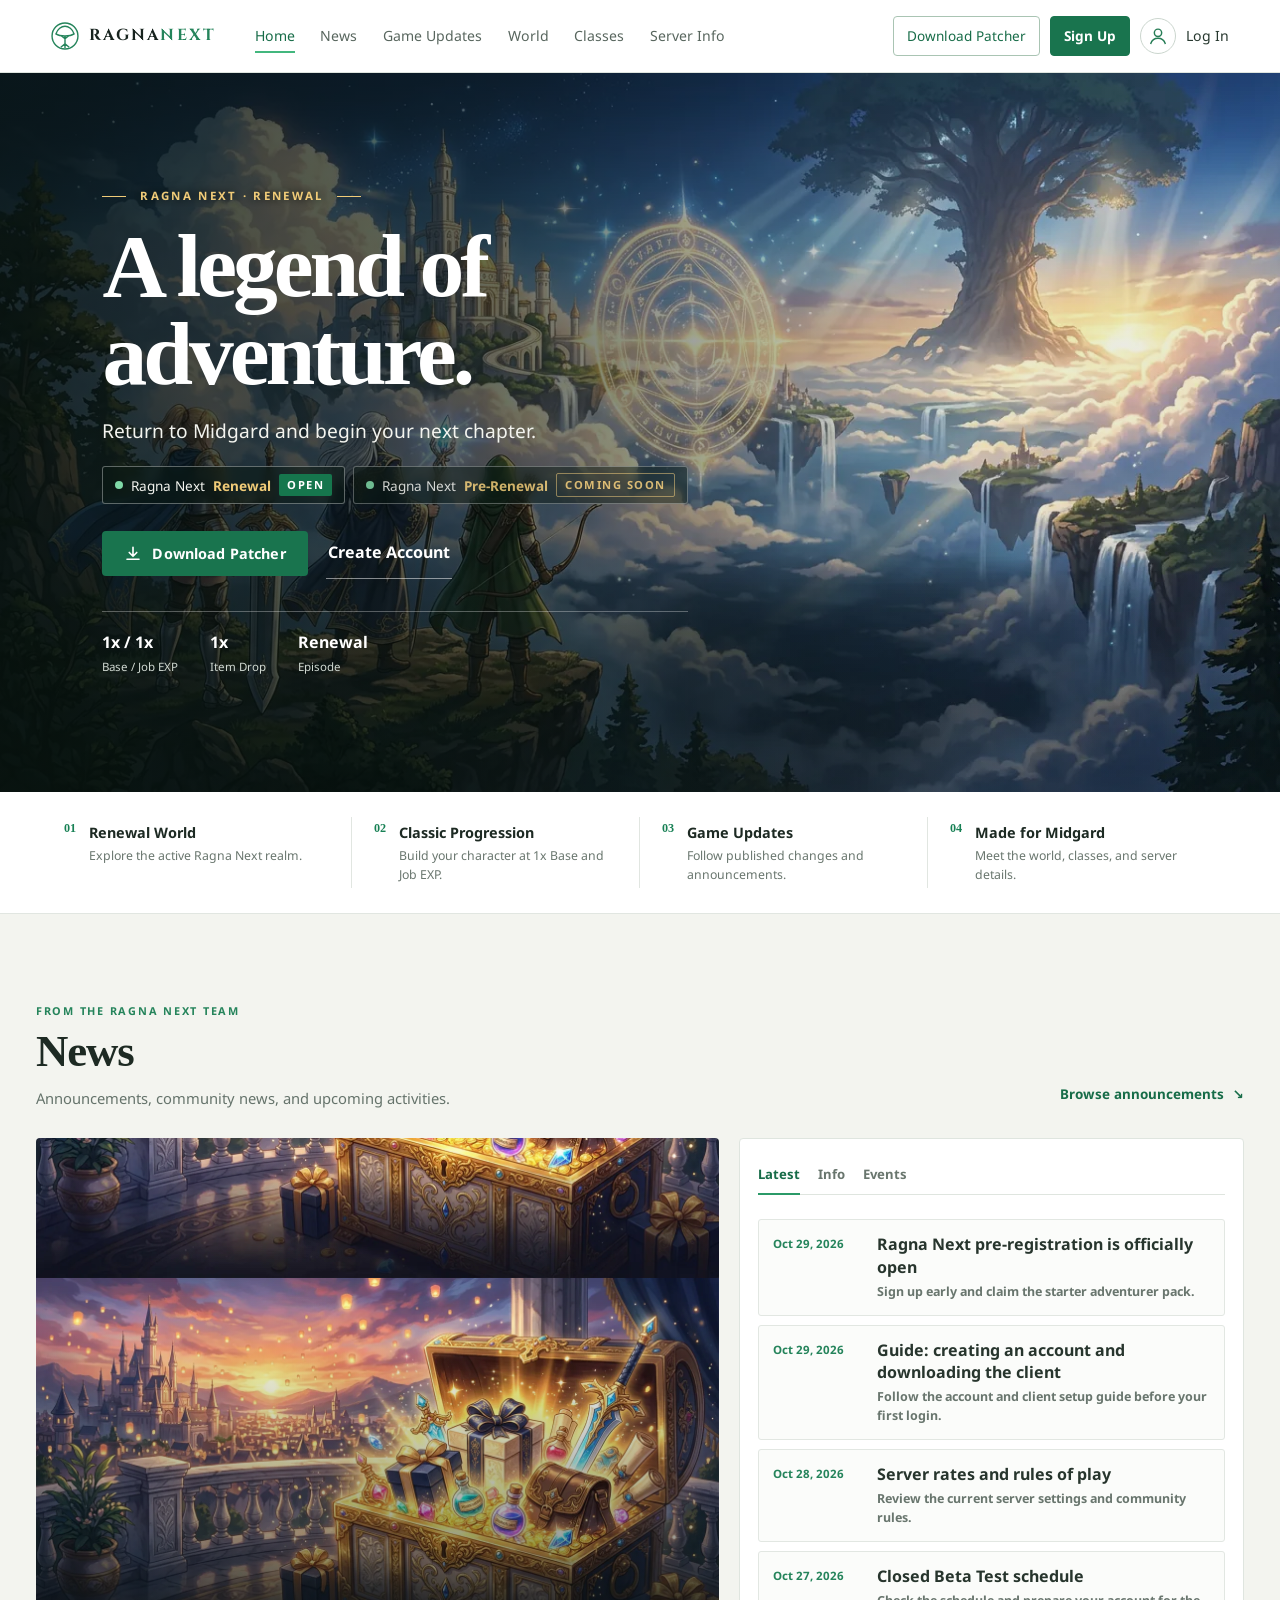
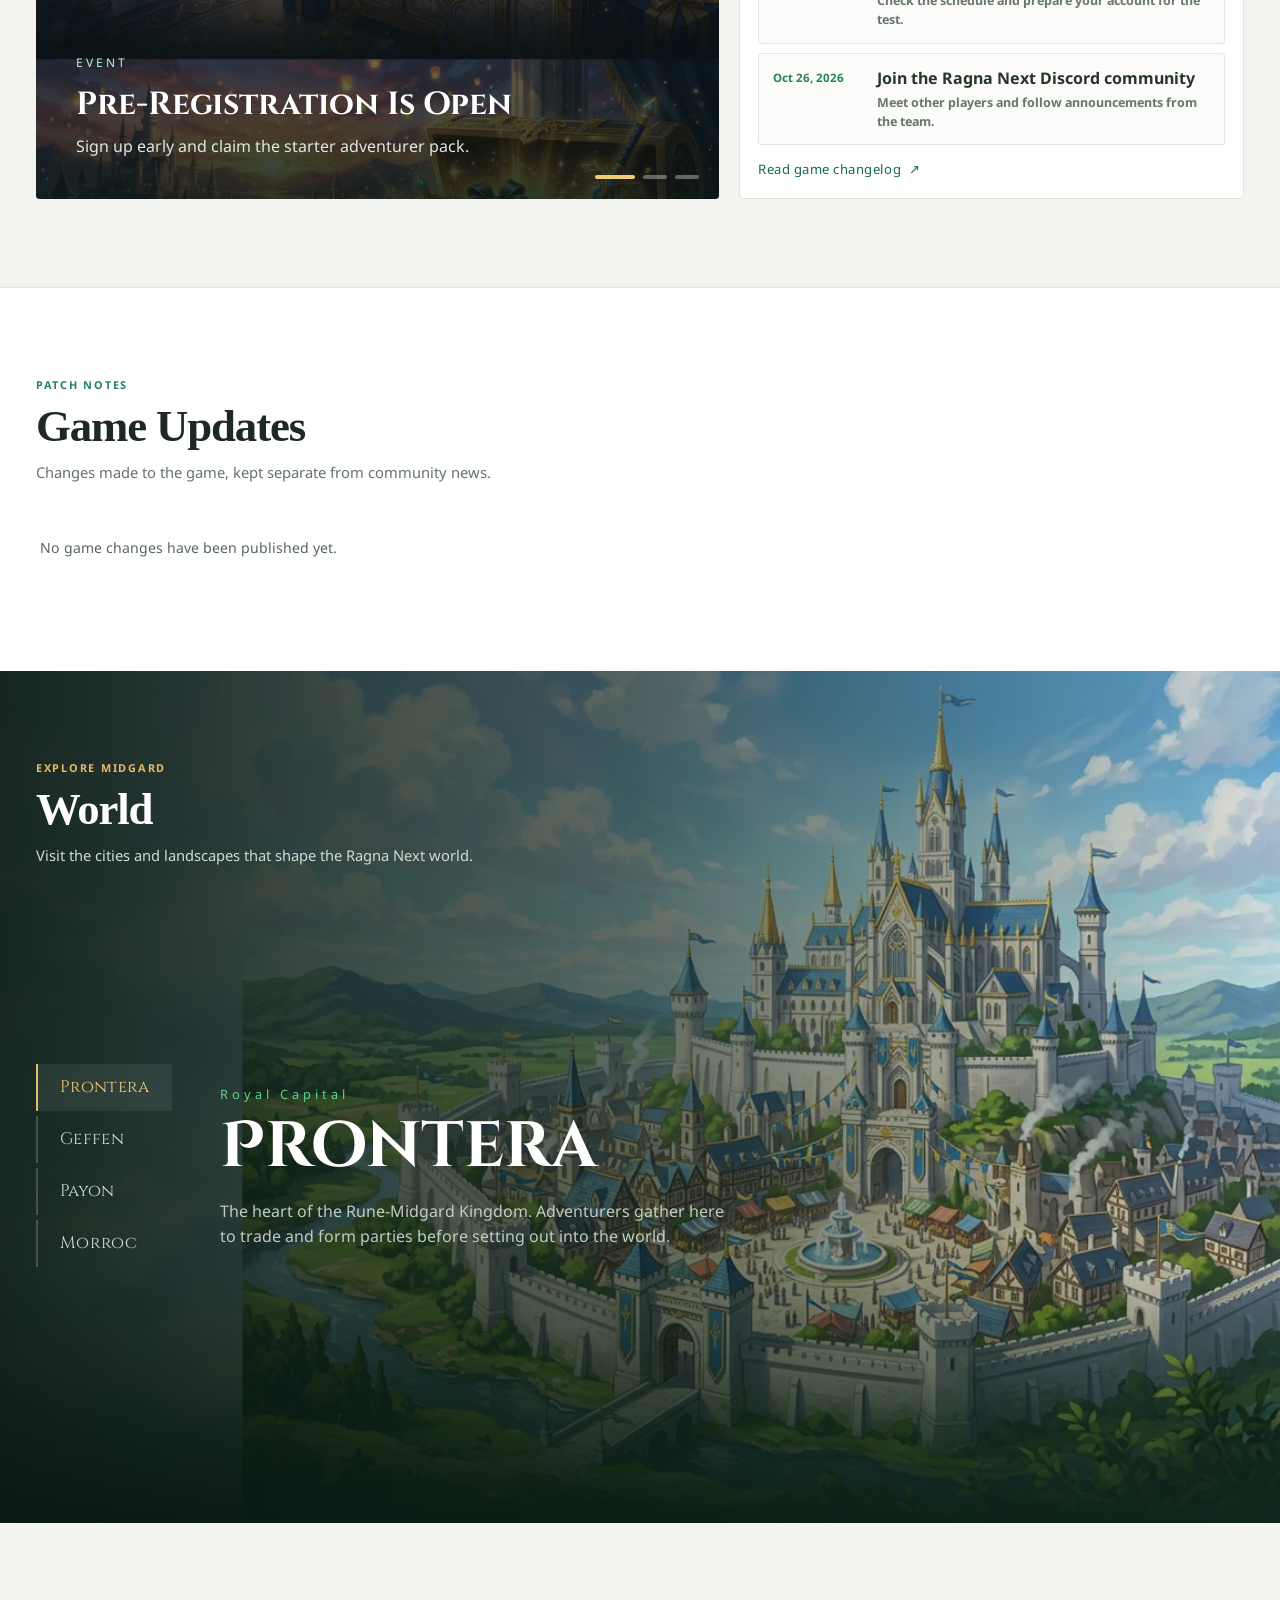
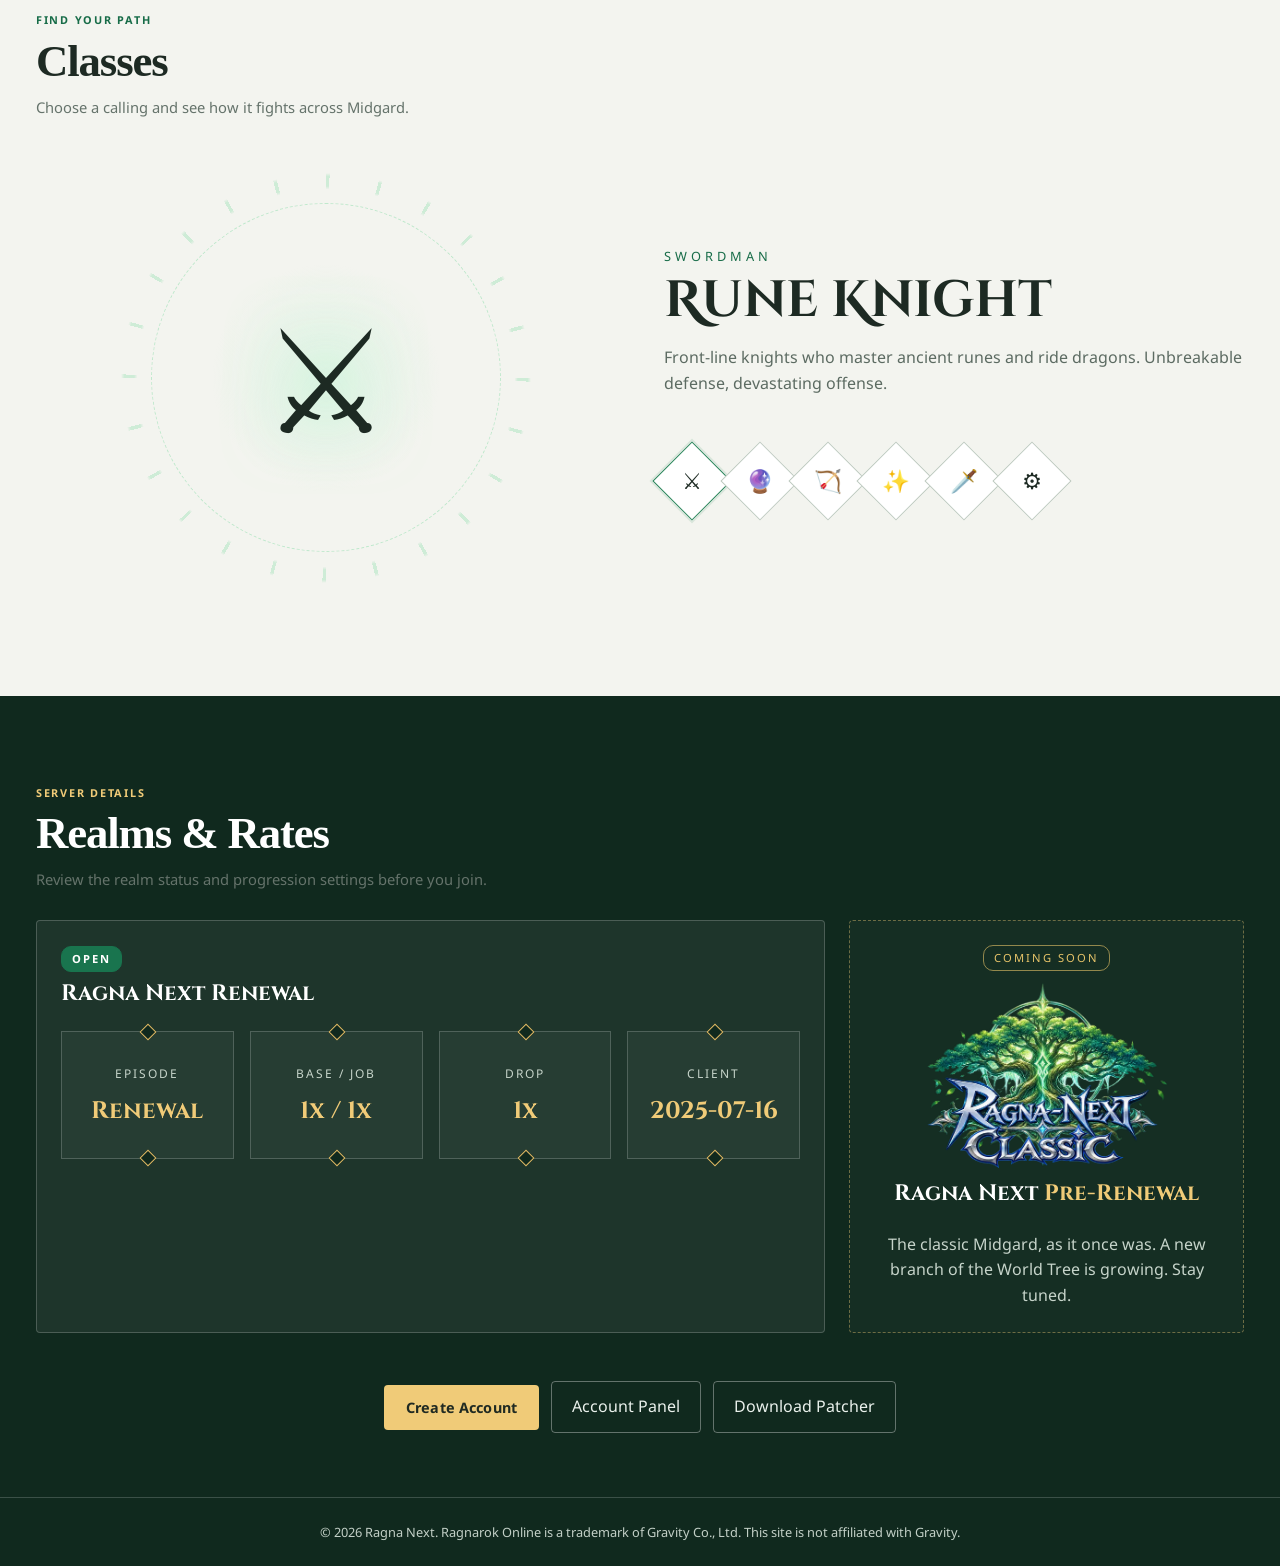
==== index.html @ 9012c8ce "feat: refresh public site sections from reference" ====
<!doctype html>
<html lang="en">
<head>
  <meta charset="utf-8">
  <meta name="viewport" content="width=device-width, initial-scale=1">
  <title>Ragna Next — RO NEXT : Renewal</title>
  <meta name="description" content="Ragna Next: a Ragnarok Online Renewal server. Create your account, download the client, and begin your adventure in Midgard.">
  <link rel="preconnect" href="https://fonts.googleapis.com">
  <link href="https://fonts.googleapis.com/css2?family=Cinzel+Decorative:wght@700;900&family=Cinzel:wght@500;700&family=Noto+Sans:wght@400;500;700&display=swap" rel="stylesheet">
  <link rel="stylesheet" href="assets/style.css?v=20261103-public-refresh-2">
</head>
<body>
  <!-- Top bar -->
  <header class="topbar" id="topbar">
    <a href="#home" class="brand" aria-label="Ragna Next">
      <svg class="brand-mark" viewBox="0 0 40 40" aria-hidden="true"><circle cx="20" cy="20" r="18.5"/><path d="M7 17c2-7 8-11 13-11s11 4 13 11c-3 2-7 3-13 3s-10-1-13-3z"/><path d="M20 20v11M20 24l-5-4M20 24l5-4M20 31l-6 5M20 31l6 5M20 31v6"/></svg>
      <span>RAGNA<b>NEXT</b></span>
    </a>
    <nav class="menu" id="menu" aria-label="Main navigation">
      <a href="#home">Home</a>
      <a href="#news">News</a>
      <a href="#changelog">Game Updates</a>
      <a href="#world">World</a>
      <a href="#heroes">Classes</a>
      <a href="#info">Server Info</a>
      <a class="staff-editor-link staff-dashboard-link" id="staff-editor-link" href="#dashboard" hidden>Dashboard</a>
    </nav>
    <div class="topbar-actions">
      <a class="btn-sm download-link" href="/patcher/Patcher-Portable-0.2.9.exe">Download Patcher</a>
      <a class="btn-sm gold" id="account-register" href="/account/account/create" data-auth="register">Sign Up</a>
      <a class="avatar" id="account-login" href="/account/account/login" data-auth="login" aria-label="Log In">
        <svg viewBox="0 0 24 24" aria-hidden="true"><circle cx="12" cy="8.5" r="4"/><path d="M4 20.5c1.4-4 4.4-6 8-6s6.6 2 8 6"/></svg>
        <span>Log In</span>
      </a>
      <a class="avatar" id="account-profile" href="/account/account/view" aria-label="Account" hidden>
        <svg viewBox="0 0 24 24" aria-hidden="true"><circle cx="12" cy="8.5" r="4"/><path d="M4 20.5c1.4-4 4.4-6 8-6s6.6 2 8 6"/></svg>
        <span id="account-name"></span>
      </a>
      <a class="btn-sm" id="account-logout" href="/account/account/logout" hidden>Log Out</a>
    </div>
    <button class="burger" id="burger" aria-label="Open menu" aria-controls="menu" aria-expanded="false"><span></span><span></span><span></span></button>
  </header>

  <main>
    <!-- HERO -->
    <section id="home" class="panel hero">
      <div class="hero-sky"></div>
      <div class="hero-content">
        <p class="hero-kicker"><span></span>RAGNA NEXT · RENEWAL<span></span></p>
        <h1 class="hero-heading">A legend of<br>adventure.</h1>
        <p class="hero-tag">Return to Midgard and begin your next chapter.</p>
        <div class="servers" aria-label="Servers">
          <span class="server live"><i></i>Ragna Next <b>Renewal</b><small>Open</small></span>
          <span class="server soon"><i></i>Ragna Next <b>Pre-Renewal</b><small>Coming Soon</small></span>
        </div>
        <div class="hero-actions">
          <a href="/patcher/Patcher-Portable-0.2.9.exe" class="btn-download">
            <svg viewBox="0 0 24 24" aria-hidden="true"><path d="M12 3v12m0 0l-5-5m5 5l5-5M4 19h16"/></svg>
            Download Patcher
          </a>
          <a href="/account/account/create" data-auth="register" class="hero-register">Create Account</a>
        </div>
        <div class="hero-facts" aria-label="Renewal server rates">
          <span><b>1x / 1x</b><small>Base / Job EXP</small></span>
          <span><b>1x</b><small>Item Drop</small></span>
          <span><b>Renewal</b><small>Episode</small></span>
        </div>
      </div>
      <a href="#news" class="scroll-hint" aria-label="Explore the website"><span></span></a>
    </section>

    <section class="value-strip" aria-label="Ragna Next at a glance">
      <div class="value-strip-inner">
        <article><span>01</span><div><h2>Renewal World</h2><p>Explore the active Ragna Next realm.</p></div></article>
        <article><span>02</span><div><h2>Classic Progression</h2><p>Build your character at 1x Base and Job EXP.</p></div></article>
        <article><span>03</span><div><h2>Game Updates</h2><p>Follow published changes and announcements.</p></div></article>
        <article><span>04</span><div><h2>Made for Midgard</h2><p>Meet the world, classes, and server details.</p></div></article>
      </div>
    </section>

    <!-- NEWS -->
    <section id="news" class="panel news">
      <div class="wrap">
        <div class="section-heading">
          <div><p class="section-eyebrow">FROM THE RAGNA NEXT TEAM</p><h2 class="title"><span>News</span></h2><p class="section-intro">Announcements, community news, and upcoming activities.</p></div>
          <a class="section-link" href="#news-items">Browse announcements <span aria-hidden="true">↘</span></a>
        </div>
        <div class="news-grid">
          <div class="carousel" id="carousel">
            <div class="slides">
              <article class="slide s1 active"><div><small>EVENT</small><h3>Pre-Registration Is Open</h3><p>Sign up early and claim the starter adventurer pack.</p></div></article>
              <article class="slide s2"><div><small>UPDATE</small><h3>The Latest Renewal Episodes</h3><p>New regions, dungeons, and jobs are ready to explore.</p></div></article>
              <article class="slide s3"><div><small>GUILD</small><h3>War of Emperium</h3><p>Rally your guild and seize the castles of Midgard.</p></div></article>
            </div>
            <div class="carousel-nav"><button aria-label="Slide 1" class="on"></button><button aria-label="Slide 2"></button><button aria-label="Slide 3"></button></div>
          </div>
          <div class="news-list">
            <div class="tabs" role="tablist">
              <button class="tab on" data-cat="all">Latest</button>
              <button class="tab" data-cat="info">Info</button>
              <button class="tab" data-cat="event">Events</button>
            </div>
            <ul id="news-items" aria-live="polite">
              <li><span>Loading latest updates…</span></li>
            </ul>
            <a class="changelog-more" href="#changelog">Read game changelog <span aria-hidden="true">↗</span></a>
          </div>
        </div>
      </div>
    </section>

    <!-- CHANGELOG -->
    <section id="changelog" class="panel changelog">
      <div class="wrap">
        <div class="section-heading changelog-heading">
          <div><p class="section-eyebrow">PATCH NOTES</p><h2 class="title"><span>Game Updates</span></h2><p class="section-intro">Changes made to the game, kept separate from community news.</p></div>
          <a id="staff-editor-button" class="btn-sm staff-editor-link" href="#dashboard" hidden>Manage in Dashboard</a>
        </div>
        <div class="changelog-list" id="changelog-items" aria-live="polite">
          <p class="changelog-empty">Loading changelog…</p>
        </div>
      </div>
    </section>

    <!-- Staff dashboard: shown only after FluxCP confirms editor access -->
    <section id="dashboard" class="panel dashboard" hidden>
      <div class="wrap">
        <div class="staff-editor-heading"><div><p class="staff-editor-kicker">STAFF WORKSPACE</p><h2 class="title"><span>Dashboard</span></h2></div><a class="btn-sm" href="#home">View website</a></div>
        <p class="staff-editor-intro">Manage public website and patcher content in one place.</p>
        <form id="staff-editor-form" class="staff-editor-form" hidden>
          <input type="hidden" name="csrf_token" id="staff-editor-csrf">
          <input type="hidden" name="editor_mode" value="website-cms">
          <div class="dashboard-layout">
            <nav class="dashboard-nav" role="tablist" aria-orientation="vertical" aria-label="Dashboard sections">
              <span class="dashboard-nav-label">CONTENT</span>
              <button type="button" class="dashboard-nav-item on" id="dashboard-overview-tab" data-dashboard-view="overview" role="tab" aria-selected="true" aria-controls="dashboard-overview">Overview</button>
              <button type="button" class="dashboard-nav-item" id="staff-news-tab" data-dashboard-view="news" role="tab" aria-selected="false" aria-controls="staff-news-pane">News</button>
              <button type="button" class="dashboard-nav-item" id="staff-changelog-tab" data-dashboard-view="changelog" role="tab" aria-selected="false" aria-controls="staff-changelog-pane">Changelog</button>
              <button type="button" class="dashboard-nav-item" id="staff-events-tab" data-dashboard-view="events" role="tab" aria-selected="false" aria-controls="staff-events-pane">Events</button>
            </nav>
            <div class="dashboard-content">
              <section id="dashboard-overview" class="dashboard-overview" role="tabpanel" aria-labelledby="dashboard-overview-tab">
                <div class="dashboard-content-heading"><p class="staff-editor-kicker">CONTENT MANAGEMENT</p><h3>Manage publications</h3><p>Choose a content type to review and update what players see on the website and patcher.</p></div>
                <div class="dashboard-cards">
                  <article class="dashboard-card"><span>NEWS</span><strong id="dashboard-news-count">0</strong><p>Community announcements and news.</p><button type="button" class="btn-sm" data-dashboard-view="news">Manage news</button></article>
                  <article class="dashboard-card"><span>CHANGELOG</span><strong id="dashboard-changelog-count">0</strong><p>Game updates shown on the patcher home page and website.</p><button type="button" class="btn-sm" data-dashboard-view="changelog">Manage changelog</button></article>
                  <article class="dashboard-card"><span>EVENTS</span><strong id="dashboard-events-count">0</strong><p>Event schedules and promotion details.</p><button type="button" class="btn-sm" data-dashboard-view="events">Manage events</button></article>
                </div>
              </section>
              <section id="staff-news-pane" class="staff-editor-pane" role="tabpanel" aria-labelledby="staff-news-tab" hidden>
                <div class="dashboard-content-heading"><p class="staff-editor-kicker">PUBLIC CONTENT</p><h3>News</h3><p>Announcements shown on the patcher News tab and website.</p></div>
                <div id="staff-news-entries" class="staff-editor-entries"></div>
                <div class="staff-editor-actions"><button class="btn-sm" id="staff-news-add" type="button">Add news item</button></div>
              </section>
              <section id="staff-changelog-pane" class="staff-editor-pane" role="tabpanel" aria-labelledby="staff-changelog-tab" hidden>
                <div class="dashboard-content-heading"><p class="staff-editor-kicker">GAME UPDATES</p><h3>Changelog</h3><p>Game update notes shown on the patcher home page and website Changelog.</p></div>
                <div id="staff-changelog-entries" class="staff-editor-entries"></div>
                <div class="staff-editor-actions"><button class="btn-sm" id="staff-changelog-add" type="button">Add changelog entry</button></div>
              </section>
              <section id="staff-events-pane" class="staff-editor-pane" role="tabpanel" aria-labelledby="staff-events-tab" hidden>
                <div class="dashboard-content-heading"><p class="staff-editor-kicker">SCHEDULED CONTENT</p><h3>Events</h3><p>Set event dates, summaries, and promotion links.</p></div>
                <div id="staff-event-entries" class="staff-editor-entries"></div>
                <div class="staff-editor-actions"><button class="btn-sm" id="staff-editor-add-event" type="button">Add event</button></div>
              </section>
            </div>
          </div>
          <p id="staff-editor-message" class="staff-editor-message" role="status" aria-live="polite"></p>
          <div class="staff-editor-actions dashboard-save-actions" id="dashboard-save-actions" hidden>
            <button class="btn-sm gold" type="submit">Save changes</button>
          </div>
        </form>
        <p id="staff-editor-loading" class="staff-editor-message" role="status">Checking staff access…</p>
      </div>
    </section>

    <!-- WORLD -->
    <section id="world" class="panel world">
      <div class="world-bg" id="world-bg"></div>
      <div class="wrap">
        <div class="section-heading"><div><p class="section-eyebrow">EXPLORE MIDGARD</p><h2 class="title"><span>World</span></h2><p class="section-intro">Visit the cities and landscapes that shape the Ragna Next world.</p></div></div>
        <div class="world-body">
          <div class="world-tabs" id="world-tabs">
            <button class="on" data-i="0">Prontera</button>
            <button data-i="1">Geffen</button>
            <button data-i="2">Payon</button>
            <button data-i="3">Morroc</button>
          </div>
          <div class="world-text" id="world-text"></div>
        </div>
      </div>
    </section>

    <!-- CLASSES -->
    <section id="heroes" class="panel chars">
      <div class="wrap">
        <div class="section-heading"><div><p class="section-eyebrow">FIND YOUR PATH</p><h2 class="title"><span>Classes</span></h2><p class="section-intro">Choose a calling and see how it fights across Midgard.</p></div></div>
        <div class="char-body">
          <div class="char-art">
            <div class="rune"></div>
            <div class="char-emblem" id="char-emblem">⚔</div>
          </div>
          <div class="char-info">
            <p class="char-role" id="char-role"></p>
            <h3 id="char-name"></h3>
            <p id="char-desc"></p>
            <div class="char-list" id="char-list"></div>
          </div>
        </div>
      </div>
    </section>

    <!-- INFO -->
    <section id="info" class="panel info">
      <div class="wrap">
        <div class="section-heading"><div><p class="section-eyebrow">SERVER DETAILS</p><h2 class="title"><span>Realms & Rates</span></h2><p class="section-intro">Review the realm status and progression settings before you join.</p></div></div>
        <div class="realms">
          <article class="realm">
            <p class="realm-tag live">Open</p>
            <h3>Ragna Next <b>Renewal</b></h3>
            <div class="info-cards">
              <div class="icard"><small>Episode</small><strong>Renewal</strong></div>
              <div class="icard"><small>Base / Job</small><strong>1x / 1x</strong></div>
              <div class="icard"><small>Drop</small><strong>1x</strong></div>
              <div class="icard"><small>Client</small><strong>2025-07-16</strong></div>
            </div>
          </article>
          <article class="realm soon">
            <p class="realm-tag">Coming Soon</p>
            <img class="realm-logo" src="assets/img/logo-pre.webp" width="520" height="401" alt="Ragna-Next Classic" loading="lazy">
            <h3>Ragna Next <b>Pre-Renewal</b></h3>
            <p>The classic Midgard, as it once was. A new branch of the World Tree is growing. Stay tuned.</p>
          </article>
        </div>
        <div class="cta-row">
          <a href="/account/account/create" data-auth="register" class="btn-download">Create Account</a>
          <a href="/account/" class="btn-ghost">Account Panel</a>
          <a href="/patcher/Patcher-Portable-0.2.9.exe" class="btn-ghost">Download Patcher</a>
        </div>
      </div>
      <footer class="footer">
        <p>&copy; <span id="year"></span> Ragna Next. Ragnarok Online is a trademark of Gravity Co., Ltd. This site is not affiliated with Gravity.</p>
      </footer>
    </section>
  </main>

  <!-- Account: log in / sign up (posted to FluxCP at /account) -->
  <div class="auth" id="auth" hidden>
    <div class="auth-backdrop" data-close></div>
    <div class="auth-box" role="dialog" aria-modal="true" aria-label="Ragna Next account">
      <button class="auth-x" data-close aria-label="Close">&times;</button>
      <p class="auth-brand">RAGNA<b>NEXT</b></p>
      <div class="auth-tabs" role="tablist">
        <button type="button" data-pane="login" class="on">Log In</button>
        <button type="button" data-pane="register">Sign Up</button>
      </div>

      <form class="auth-form" id="pane-login" action="/account/account/login" method="post">
        <input type="hidden" name="server" value="RO NEXT : Renewal">
        <input type="hidden" name="return_url" value="/account/account/view">
        <label>Username<input name="username" required minlength="4" maxlength="23" autocomplete="username"></label>
        <label>Password<input type="password" name="password" required autocomplete="current-password"></label>
        <button class="btn-auth">Log In</button>
        <p class="auth-alt"><a href="/account/account/resetpass">Forgot password?</a> · <a href="#" data-pane="register">Create an account</a></p>
      </form>

      <form class="auth-form" id="pane-register" action="/account/account/create" method="post" hidden>
        <input type="hidden" name="server" value="RO NEXT : Renewal">
        <input type="hidden" name="email_address2">
        <label>Username<input name="username" required minlength="4" maxlength="23" pattern="[A-Za-z0-9_]+" autocomplete="username" title="4–23 characters: letters, numbers, underscore"></label>
        <div class="auth-row">
          <label>Password<input type="password" name="password" required minlength="8" maxlength="31" autocomplete="new-password"></label>
          <label>Confirm Password<input type="password" name="confirm_password" required minlength="8" maxlength="31" autocomplete="new-password"></label>
        </div>
        <p class="auth-hint">8–31 characters, with at least 1 uppercase letter, 1 lowercase letter, and 1 number.</p>
        <label>Email<input type="email" name="email_address" required autocomplete="email"></label>
        <fieldset class="auth-birth">
          <legend>Date of Birth</legend>
          <select name="birthdate_day" aria-label="Day" required></select>
          <select name="birthdate_month" aria-label="Month" required></select>
          <select name="birthdate_year" aria-label="Year" required></select>
        </fieldset>
        <fieldset class="auth-gender">
          <legend>Gender</legend>
          <label><input type="radio" name="gender" value="M" required> Male</label>
          <label><input type="radio" name="gender" value="F"> Female</label>
        </fieldset>
        <div class="auth-captcha">
          <img alt="Security code" width="160" height="50">
          <button type="button" class="captcha-refresh" aria-label="New code">&#x21bb;</button>
          <label>Security Code<input name="security_code" required autocomplete="off"></label>
        </div>
        <p class="auth-error" role="alert" hidden></p>
        <button class="btn-auth">Sign Up</button>
        <p class="auth-alt">Already have an account? <a href="#" data-pane="login">Log in</a></p>
      </form>
    </div>
  </div>

  <script src="assets/main.js?v=20261103-public-refresh-2"></script>
</body>
</html>
---- assets/style.css ----
:root {
  --ink: #06120d;
  --night: #0b1f17;
  --cream: #effaf1;
  --text: #e3f1e6;
  --muted: #9fbcaa;
  --gold: #5fd38d;
  --gold-hi: #b8f5cf;
  --gold-lo: #23905a;
  --sky1: #0f3a28;
  --sky2: #2f7a55;
  --dawn: #b8e07a;
  --line: rgba(95, 211, 141, .35);
  --serif: Cinzel, Georgia, serif;
}

* { box-sizing: border-box; margin: 0; padding: 0; }
*[hidden] { display: none !important; }
html { scroll-behavior: smooth; scroll-snap-type: y proximity; }
body { background: var(--ink); color: var(--text); font-family: "Noto Sans", system-ui, sans-serif; line-height: 1.6; overflow-x: hidden; }
a { color: inherit; text-decoration: none; }
button { font: inherit; color: inherit; background: none; border: 0; cursor: pointer; }

.wrap { width: 100%; max-width: 1200px; margin: 0 auto; padding: 0 16px; position: relative; z-index: 2; }
.panel { min-height: 100vh; position: relative; scroll-snap-align: start; padding: 110px 0 80px; overflow: hidden; }

/* ---------- top bar ---------- */
.topbar { position: fixed; inset: 0 0 auto; height: 64px; z-index: 50; display: flex; align-items: center; gap: 32px; padding: 0 24px; background: linear-gradient(rgba(4, 14, 10, .75), rgba(4, 14, 10, 0)); transition: background .3s; }
.topbar.solid { background: rgba(4, 14, 10, .92); box-shadow: 0 1px 0 var(--line); }
.brand { display: flex; align-items: center; gap: 10px; font-family: var(--serif); font-weight: 700; letter-spacing: 3px; font-size: 1.05rem; }
.brand b { color: var(--gold); font-weight: 700; }
.brand-mark { width: 28px; height: 28px; fill: none; stroke: var(--gold); stroke-width: 2; }
.menu { display: flex; gap: 28px; flex: 1; }
.menu a { font-size: .92rem; color: var(--muted); position: relative; padding: 6px 0; transition: color .2s; }
.menu a::after { content: ""; position: absolute; left: 50%; bottom: 0; width: 0; height: 2px; background: var(--gold); transition: all .25s; }
.menu a:hover, .menu a.on { color: var(--cream); }
.menu a:hover::after, .menu a.on::after { left: 0; width: 100%; }
.menu .staff-dashboard-link { margin-left: auto; padding: 6px 14px; border-left: 1px solid var(--line); color: var(--gold-hi); font-weight: 700; }
.menu .staff-dashboard-link::after { left: 14px; }
.topbar-actions { display: flex; gap: 14px; align-items: center; }
.avatar { display: flex; align-items: center; gap: 10px; font-size: .88rem; color: var(--cream); }
.avatar svg { width: 36px; height: 36px; padding: 6px; border-radius: 50%; border: 1px solid var(--line); background: rgba(10, 32, 23, .7); fill: none; stroke: var(--gold-hi); stroke-width: 1.6; stroke-linecap: round; transition: all .2s; }
.avatar:hover svg { border-color: var(--gold); box-shadow: 0 0 12px rgba(95, 211, 141, .5); }
.btn-sm { padding: 6px 18px; border-radius: 20px; font-size: .85rem; border: 1px solid var(--line); transition: all .2s; }
.btn-sm:hover { border-color: var(--gold); color: var(--gold-hi); }
.btn-sm.gold { background: linear-gradient(var(--gold-hi), var(--gold)); color: #04150c; border-color: transparent; font-weight: 700; }
.btn-sm.gold:hover { filter: brightness(1.1); color: #04150c; }
.burger { display: none; margin-left: auto; width: 32px; height: 24px; flex-direction: column; justify-content: space-between; }
.burger span { height: 2px; background: var(--cream); border-radius: 2px; }

/* ---------- side dots ---------- */
.dots { position: fixed; right: 24px; top: 50%; transform: translateY(-50%); z-index: 40; display: flex; flex-direction: column; gap: 18px; }
.dashboard-active .dots { display: none; }
.dots a { width: 11px; height: 11px; transform: rotate(45deg); border: 1px solid var(--gold); border-radius: 0 60% 0 60%; position: relative; transition: all .25s; }
.dots a.on { background: var(--gold); box-shadow: 0 0 10px var(--gold); }
.dots a::before { content: attr(data-label); position: absolute; right: 22px; top: 50%; transform: rotate(-45deg) translate(0, -50%); transform-origin: right center; white-space: nowrap; font-size: .75rem; color: var(--gold-hi); opacity: 0; pointer-events: none; transition: opacity .2s; }
.dots a:hover::before { opacity: 1; }

/* ---------- section titles ---------- */
.title { text-align: center; margin-bottom: 48px; font-family: var(--serif); font-weight: 700; font-size: clamp(1.8rem, 4vw, 2.6rem); letter-spacing: 4px; color: var(--cream); }
.title span { position: relative; padding: 0 64px; }
.title span::before, .title span::after { content: ""; position: absolute; top: 50%; width: 48px; height: 1px; background: linear-gradient(90deg, transparent, var(--gold)); }
.title span::before { left: 0; }
.title span::after { right: 0; transform: scaleX(-1); }

/* ---------- hero ---------- */
.hero { display: flex; align-items: flex-end; justify-content: center; text-align: center; padding: 0 0 clamp(90px, 14vh, 140px); }
.hero-sky { position: absolute; inset: 0; background: url(img/hero.webp) center 30% / cover no-repeat, linear-gradient(180deg, #04100b, var(--sky1) 45%, var(--sky2)); animation: drift 30s ease-in-out infinite alternate; }
/* Eden-green tint over the key art: the World Tree's light */
.hero-sky::before { content: ""; position: absolute; inset: 0; background: linear-gradient(180deg, #0f5a3a, #1f8a58 45%, #0a3a26); mix-blend-mode: color; opacity: .55; }
.hero-sky::after { content: ""; position: absolute; inset: 0; background:
  radial-gradient(ellipse 40% 30% at 75% 22%, rgba(184, 245, 207, .25), transparent 70%),
  linear-gradient(180deg, rgba(4, 14, 10, .55) 0%, transparent 18%, transparent 40%, rgba(4, 14, 10, .6) 68%, var(--ink) 100%),
  radial-gradient(ellipse 55% 40% at 50% 72%, rgba(4, 14, 10, .6), transparent 70%); }
#stars { position: absolute; inset: 0; width: 100%; height: 100%; z-index: 2; pointer-events: none; }
.hero-content { position: relative; z-index: 3; padding: 0 16px; animation: rise 1.2s ease-out both; }
.hero-kicker { display: flex; align-items: center; justify-content: center; gap: 14px; font-family: var(--serif); letter-spacing: 6px; font-size: .85rem; color: var(--gold-hi); text-transform: uppercase; }
.hero-kicker { width: max-content; margin: 0 auto; padding: 4px 18px; border-radius: 20px; font-weight: 700; color: var(--cream);
  background: radial-gradient(ellipse, rgba(4, 14, 10, .85) 40%, rgba(4, 14, 10, 0) 75%); text-shadow: 0 0 10px rgba(4, 14, 10, 1); }
.hero-kicker span { width: 48px; height: 1px; background: var(--gold); }
.hero-logo { margin: 0 0 6px; line-height: 0; }
.hero-logo img { width: auto; height: auto; max-width: min(560px, 90vw); max-height: 52vh; filter: drop-shadow(0 8px 28px rgba(0, 0, 0, .65)) drop-shadow(0 0 40px rgba(95, 211, 141, .3)); }
.hero-tag { color: var(--cream); font-size: clamp(1rem, 2.2vw, 1.2rem); margin-bottom: 18px; text-shadow: 0 2px 10px rgba(0, 0, 0, .7); }
.servers { display: flex; justify-content: center; flex-wrap: wrap; gap: 10px; margin-bottom: 28px; }
.server { display: inline-flex; align-items: center; gap: 8px; padding: 7px 16px; border-radius: 30px; font-size: .85rem; color: var(--cream);
  background: rgba(4, 14, 10, .65); border: 1px solid var(--line); backdrop-filter: blur(4px); }
.server b { color: var(--gold-hi); }
.server small { font-size: .7rem; letter-spacing: 1.5px; text-transform: uppercase; padding: 2px 8px; border-radius: 10px; background: var(--gold); color: #04150c; font-weight: 700; }
.server i { width: 8px; height: 8px; border-radius: 50%; background: var(--gold); box-shadow: 0 0 10px var(--gold); animation: pulse 2s infinite; }
.server.soon { opacity: .85; }
.server.soon i { background: #e8c56a; box-shadow: 0 0 10px #e8c56a; }
.server.soon small { background: transparent; color: #e8c56a; border: 1px solid rgba(232, 197, 106, .6); }
@keyframes pulse { 50% { opacity: .35; } }
.btn-download { display: inline-flex; align-items: center; gap: 12px; padding: 16px 44px; font-family: var(--serif); font-weight: 700; letter-spacing: 2px; font-size: 1.05rem; color: #04150c;
  background: linear-gradient(180deg, var(--gold-hi), var(--gold) 60%, var(--gold-lo)); border-radius: 40px; position: relative;
  box-shadow: 0 0 0 1px rgba(225, 255, 236, .6) inset, 0 8px 30px rgba(95, 211, 141, .45); transition: transform .2s, box-shadow .2s; }
.btn-download::before { content: ""; position: absolute; inset: -6px; border: 1px solid var(--line); border-radius: 46px; }
.btn-download:hover { transform: translateY(-2px); box-shadow: 0 0 0 1px rgba(225, 255, 236, .8) inset, 0 12px 40px rgba(95, 211, 141, .7); }
.btn-download svg { width: 22px; height: 22px; fill: none; stroke: currentColor; stroke-width: 2.2; stroke-linecap: round; stroke-linejoin: round; }
.hero-sub { display: block; margin-top: 22px; font-size: .9rem; color: var(--cream); opacity: .85; }
.hero-sub b { color: var(--gold-hi); }
.hero-sub:hover { opacity: 1; }
.scroll-hint { position: absolute; bottom: 28px; left: 50%; transform: translateX(-50%); z-index: 3; width: 26px; height: 42px; border: 2px solid rgba(244, 236, 220, .7); border-radius: 14px; }
.scroll-hint span { position: absolute; left: 50%; top: 8px; width: 4px; height: 8px; margin-left: -2px; border-radius: 2px; background: var(--cream); animation: wheel 1.6s infinite; }

@keyframes rise { from { opacity: 0; transform: translateY(30px); } to { opacity: 1; transform: none; } }
@keyframes drift { from { transform: scale(1.04); } to { transform: scale(1.1) translateY(-1%); } }
@keyframes wheel { 0% { opacity: 1; transform: translateY(0); } 100% { opacity: 0; transform: translateY(14px); } }

/* ---------- news ---------- */
.news { background: radial-gradient(ellipse at top, #0f2a1e, var(--ink) 70%); }
.news-grid { display: grid; grid-template-columns: 1.5fr 1fr; gap: 32px; }
.carousel { position: relative; aspect-ratio: 16 / 9; border-radius: 6px; overflow: hidden; border: 1px solid var(--line); }
.slide { position: absolute; inset: 0; display: flex; align-items: flex-end; padding: 32px; opacity: 0; transition: opacity .8s; }
.slide.active { opacity: 1; }
.slide::after { content: ""; position: absolute; inset: 0; background: linear-gradient(transparent 40%, rgba(3, 10, 7, .85)); }
.slide > div { position: relative; z-index: 1; }
.slide small { color: var(--gold-hi); letter-spacing: 3px; font-size: .75rem; }
.slide h3 { font-family: var(--serif); font-size: clamp(1.3rem, 3vw, 2rem); margin: 4px 0; }
.slide p { color: var(--muted); }
.s1 { background: url(img/news1.webp) center / cover, linear-gradient(135deg, #3b4f8a, #0f2a1e); }
.s2 { background: url(img/news2.webp) center / cover, linear-gradient(135deg, #1f5a64, #101a2c); }
.s3 { background: url(img/news3.webp) center / cover, linear-gradient(135deg, #6a2d36, #1a1222); }
.slide.active { animation: zoom 6s ease-out both; }
@keyframes zoom { from { background-size: 108%, auto; } to { background-size: 100%, auto; } }
.carousel-nav { position: absolute; z-index: 3; right: 20px; bottom: 20px; display: flex; gap: 8px; }
.carousel-nav button { width: 24px; height: 4px; border-radius: 2px; background: rgba(255, 255, 255, .35); transition: all .3s; }
.carousel-nav button.on { width: 40px; background: var(--gold); }

.tabs { display: flex; gap: 24px; border-bottom: 1px solid var(--line); margin-bottom: 8px; }
.tab { padding: 10px 0; color: var(--muted); position: relative; font-family: var(--serif); font-weight: 700; letter-spacing: 1px; }
.tab.on { color: var(--gold-hi); }
.tab.on::after { content: ""; position: absolute; left: 0; right: 0; bottom: -1px; height: 2px; background: var(--gold); }
#news-items { list-style: none; }
#news-items li.hide { display: none; }
#news-items .news-empty { list-style: none; padding: 14px 4px; color: var(--muted); font-size: .85rem; }
#news-items .news-empty .changelog-empty { font-size: inherit; }
#news-items a { display: flex; justify-content: space-between; gap: 16px; padding: 14px 4px; border-bottom: 1px dashed rgba(95, 211, 141, .18); transition: color .2s, padding .2s; }
#news-items a:hover { color: var(--gold-hi); padding-left: 10px; }
#news-items time { color: var(--muted); font-size: .85rem; flex-shrink: 0; }
.changelog-more { display: inline-flex; align-items: center; gap: 8px; margin-top: 14px; color: var(--gold-hi); font-size: .82rem; letter-spacing: .04em; }
.changelog-more:hover { color: var(--cream); }

/* ---------- changelog ---------- */
.changelog { background: radial-gradient(ellipse at 50% 0, #102b20, var(--ink) 72%); }
.changelog-list { width: min(820px, 100%); max-height: 62vh; overflow: auto; margin: 0 auto; padding: 0 12px; }
.changelog-entry { padding: 18px 4px; border-bottom: 1px solid rgba(95, 211, 141, .2); }
.changelog-entry:first-child { border-top: 1px solid rgba(95, 211, 141, .2); }
.changelog-meta { display: flex; align-items: center; gap: 12px; color: var(--muted); font-size: .76rem; letter-spacing: .08em; text-transform: uppercase; }
.changelog-meta .category { color: var(--gold-hi); }
.changelog-entry h3 { margin: 5px 0; color: var(--cream); font: 700 clamp(1rem, 2vw, 1.35rem) var(--serif); }
.changelog-entry p, .changelog-empty { color: var(--text); opacity: .82; font-size: .9rem; }
.changelog-empty { padding: 24px 4px; text-align: center; }
.changelog-heading, .staff-editor-heading { display: flex; align-items: center; justify-content: space-between; gap: 24px; }
.staff-editor-link { color: var(--gold-hi); border-color: rgba(95, 211, 141, .55); white-space: nowrap; }
.dashboard { height: 100vh; min-height: 100vh; overflow-y: auto; background: linear-gradient(145deg, #0c261b, #06120d 72%); }
.dashboard > .wrap { max-width: 1440px; }
.dashboard .title { margin-bottom: 0; text-align: left; font-size: clamp(1.5rem, 2.5vw, 2rem); letter-spacing: .08em; }
.dashboard .title span { padding: 0; }
.dashboard .title span::before, .dashboard .title span::after { display: none; }
.staff-editor-heading { align-items: flex-end; margin-bottom: 12px; }
.staff-editor-heading .title { flex: 1; }
.staff-editor-kicker { margin-bottom: 6px; color: var(--gold-hi); font-size: .72rem; font-weight: 700; letter-spacing: .2em; }
.staff-editor-intro { margin: 8px 0 24px; color: var(--muted); text-align: left; }
.staff-editor-form { width: 100%; margin: 0 auto; }
.dashboard-layout { display: grid; grid-template-columns: 220px minmax(0, 1fr); min-height: 55vh; border: 1px solid rgba(95, 211, 141, .22); background: rgba(3, 12, 8, .38); }
.dashboard-nav { display: flex; flex-direction: column; gap: 4px; padding: 20px 12px; border-right: 1px solid rgba(95, 211, 141, .22); background: rgba(2, 10, 7, .52); }
.dashboard-nav-label { padding: 0 12px 12px; color: var(--muted); font-size: .68rem; font-weight: 700; letter-spacing: .16em; }
.dashboard-nav-item { min-height: 44px; padding: 10px 12px; border-left: 2px solid transparent; color: var(--muted); text-align: left; transition: color .18s, background .18s, border-color .18s; }
.dashboard-nav-item:hover, .dashboard-nav-item:focus-visible { color: var(--cream); background: rgba(95, 211, 141, .08); outline: none; }
.dashboard-nav-item.on { border-left-color: var(--gold); color: var(--gold-hi); background: rgba(95, 211, 141, .12); font-weight: 700; }
.dashboard-content { min-width: 0; padding: clamp(18px, 3vw, 36px); }
.dashboard-content-heading { margin: 0 0 18px; }
.dashboard-content-heading h3 { margin: 0 0 5px; color: var(--cream); font: 700 1.35rem var(--serif); }
.dashboard-content-heading p:last-child { color: var(--muted); font-size: .88rem; }
.dashboard-cards { display: grid; grid-template-columns: repeat(3, minmax(0, 1fr)); gap: 14px; }
.dashboard-card { display: flex; min-height: 190px; flex-direction: column; align-items: flex-start; padding: 18px; border: 1px solid rgba(95, 211, 141, .24); background: rgba(4, 18, 12, .68); }
.dashboard-card > span { color: var(--gold-hi); font-size: .7rem; font-weight: 700; letter-spacing: .14em; }
.dashboard-card > strong { margin: 14px 0 2px; color: var(--cream); font: 700 2rem var(--serif); }
.dashboard-card p { flex: 1; margin: 0 0 14px; color: var(--muted); font-size: .82rem; }
.dashboard-card .btn-sm { align-self: flex-start; }
.staff-editor-entries { max-height: 50vh; overflow: auto; padding: 4px 12px; }
.staff-editor-entry { position: relative; margin: 0 0 14px; padding: 18px; border: 1px solid rgba(95, 211, 141, .25); background: rgba(3, 12, 8, .56); }
.staff-editor-entry legend { padding: 0 8px; color: var(--gold-hi); font-size: .76rem; letter-spacing: .12em; text-transform: uppercase; }
.staff-editor-grid { display: grid; grid-template-columns: minmax(180px, 1.5fr) minmax(145px, .8fr) minmax(130px, .7fr); gap: 12px; }
.staff-editor-form label { display: flex; flex-direction: column; gap: 6px; margin: 9px 0; color: var(--muted); font-size: .78rem; }
.staff-editor-form input, .staff-editor-form select, .staff-editor-form textarea { width: 100%; padding: 10px 11px; color: var(--cream); font: inherit; font-size: .9rem; background: rgba(2, 8, 5, .8); border: 1px solid rgba(95, 211, 141, .28); border-radius: 3px; outline: none; }
.staff-editor-form input:focus, .staff-editor-form select:focus, .staff-editor-form textarea:focus { border-color: var(--gold-hi); box-shadow: 0 0 0 2px rgba(95, 211, 141, .13); }
.staff-editor-form textarea { resize: vertical; min-height: 76px; }
.staff-editor-remove { display: block; margin: 10px 0 0 auto; color: #ffb6a8; border-color: rgba(255, 182, 168, .35); }
.staff-editor-actions { display: flex; justify-content: flex-end; gap: 12px; padding: 14px 12px; border-top: 1px solid var(--line); }
.staff-editor-message { min-height: 1.5em; margin: 10px 0; color: var(--muted); text-align: center; }
.staff-editor-message.error { color: #ff9b8a; }
.staff-editor-message.success { color: var(--gold-hi); }
.dashboard-save-actions { position: sticky; bottom: 0; z-index: 3; margin-top: 14px; border: 1px solid rgba(95, 211, 141, .2); background: rgba(4, 14, 10, .94); }

/* ---------- world ---------- */
.world-bg { position: absolute; inset: 0; background-size: cover !important; background-position: center right !important; transition: opacity .5s; }
.world-bg.fade { opacity: 0; }
.world-bg::after { content: ""; position: absolute; inset: 0; background: linear-gradient(90deg, rgba(4, 14, 10, .92) 0%, rgba(4, 14, 10, .7) 35%, rgba(4, 14, 10, .2) 70%, rgba(4, 14, 10, .1)), linear-gradient(var(--ink), transparent 18%, transparent 75%, var(--ink)); }
.world-body { display: flex; gap: 48px; align-items: center; min-height: 60vh; }
.world-tabs { display: flex; flex-direction: column; gap: 12px; }
.world-tabs button { font-family: var(--serif); font-size: 1.05rem; letter-spacing: 2px; text-align: left; padding: 10px 22px; border-left: 2px solid rgba(95, 211, 141, .25); color: var(--muted); transition: all .25s; }
.world-tabs button.on, .world-tabs button:hover { color: var(--gold-hi); border-color: var(--gold); background: linear-gradient(90deg, rgba(95, 211, 141, .15), transparent); }
.world-text { max-width: 520px; animation: rise .6s both; }
.world-text small { color: var(--gold); letter-spacing: 4px; font-size: .8rem; }
.world-text h3 { font-family: "Cinzel Decorative", var(--serif); font-size: clamp(2.2rem, 6vw, 4rem); color: var(--cream); line-height: 1.1; margin: 6px 0 16px; }
.world-text p { color: var(--text); opacity: .9; }

/* ---------- characters ---------- */
.chars { background: radial-gradient(ellipse at 30% 50%, #123526, var(--ink) 65%); }
.char-body { display: grid; grid-template-columns: 1fr 1fr; gap: 48px; align-items: center; }
.char-art { position: relative; aspect-ratio: 1; max-width: 460px; width: 100%; margin: 0 auto; display: grid; place-items: center; }
.rune { position: absolute; inset: 0; border-radius: 50%; border: 1px solid var(--line); animation: spin 40s linear infinite;
  background: repeating-conic-gradient(from 0deg, rgba(95, 211, 141, .25) 0 1deg, transparent 1deg 15deg);
  -webkit-mask: radial-gradient(circle, transparent 58%, #000 59%, #000 62%, transparent 63%, transparent 72%, #000 73%); mask: radial-gradient(circle, transparent 58%, #000 59%, #000 62%, transparent 63%, transparent 72%, #000 73%); }
.char-art::before { content: ""; position: absolute; inset: 12%; border-radius: 50%; border: 1px dashed var(--line); animation: spin 60s linear infinite reverse; }
.char-art::after { content: ""; position: absolute; inset: 25%; border-radius: 50%; background: radial-gradient(circle, rgba(184, 245, 207, .35), transparent 70%); }
.char-emblem { position: relative; z-index: 1; font-size: clamp(5rem, 14vw, 9rem); filter: drop-shadow(0 0 30px rgba(184, 245, 207, .6)); animation: rise .6s both; }
.char-role { color: var(--gold); letter-spacing: 4px; font-size: .8rem; text-transform: uppercase; }
.char-info h3 { font-family: "Cinzel Decorative", var(--serif); font-size: clamp(2rem, 5vw, 3.2rem); color: var(--cream); line-height: 1.1; margin: 6px 0 16px; }
.char-info > p:not(.char-role) { color: var(--muted); min-height: 5em; }
.char-list { display: flex; flex-wrap: wrap; gap: 12px; margin-top: 28px; }
.char-list button { width: 56px; height: 56px; transform: rotate(45deg); border: 1px solid var(--line); background: rgba(10, 32, 23, .8); transition: all .2s; }
.char-list button span { display: block; transform: rotate(-45deg); font-size: 1.4rem; }
.char-list button.on, .char-list button:hover { border-color: var(--gold); box-shadow: 0 0 14px rgba(95, 211, 141, .5); }

@keyframes spin { to { transform: rotate(360deg); } }

/* ---------- info ---------- */
.info { background: linear-gradient(180deg, var(--ink), #040d09); display: flex; flex-direction: column; justify-content: center; padding-bottom: 0; }
.info .wrap { flex: 1; display: flex; flex-direction: column; justify-content: center; }
.realms { display: grid; grid-template-columns: 2fr 1fr; gap: 24px; margin-bottom: 48px; }
.realm { padding: 28px; border: 1px solid var(--line); border-radius: 8px; background: linear-gradient(180deg, rgba(95, 211, 141, .07), rgba(4, 14, 10, .4)); }
.realm h3 { font-family: var(--serif); font-size: 1.4rem; color: var(--cream); margin: 4px 0 20px; }
.realm h3 b { color: var(--gold-hi); }
.realm.soon { display: flex; flex-direction: column; justify-content: center; border-style: dashed; border-color: rgba(232, 197, 106, .45);
  background: radial-gradient(ellipse at 50% 0%, rgba(232, 197, 106, .12), transparent 70%), rgba(4, 14, 10, .4); }
.realm.soon h3 b { color: #f0d488; }
.realm.soon { text-align: center; align-items: center; }
.realm.soon .realm-tag { align-self: center; }
.realm-logo { width: 100%; max-width: 240px; height: auto; margin: 12px auto 4px; filter: grayscale(.25) drop-shadow(0 4px 16px rgba(0, 0, 0, .6)); }
.realm.soon p:not(.realm-tag) { color: var(--muted); }
.realm-tag { display: inline-block; align-self: flex-start; font-size: .7rem; letter-spacing: 2px; text-transform: uppercase; padding: 3px 10px; border-radius: 10px; color: #e8c56a; border: 1px solid rgba(232, 197, 106, .6); }
.realm-tag.live { color: #04150c; background: var(--gold); border-color: var(--gold); font-weight: 700; }
.info-cards { display: grid; grid-template-columns: repeat(4, 1fr); gap: 16px; }
.icard { text-align: center; padding: 28px 16px; border: 1px solid var(--line); background: linear-gradient(180deg, rgba(95, 211, 141, .08), transparent); position: relative; }
.icard::before, .icard::after { content: ""; position: absolute; width: 10px; height: 10px; border: 1px solid var(--gold); transform: rotate(45deg); top: -6px; left: 50%; margin-left: -5px; background: var(--ink); }
.icard::after { top: auto; bottom: -6px; }
.icard small { color: var(--muted); letter-spacing: 2px; text-transform: uppercase; font-size: .75rem; }
.icard strong { display: block; font-family: var(--serif); font-size: 1.5rem; color: var(--gold-hi); margin-top: 6px; }
.cta-row { display: flex; gap: 20px; justify-content: center; flex-wrap: wrap; align-items: center; }
.btn-ghost { padding: 14px 32px; border-radius: 40px; border: 1px solid var(--line); color: var(--muted); }
.footer { border-top: 1px solid rgba(95, 211, 141, .15); padding: 24px 16px; text-align: center; color: var(--muted); font-size: .8rem; margin-top: 80px; }

/* ---------- akun (modal masuk / daftar) ---------- */
.auth { position: fixed; inset: 0; z-index: 100; display: grid; place-items: center; padding: 16px; }
.auth[hidden] { display: none; }
.auth-backdrop { position: absolute; inset: 0; background: rgba(2, 8, 5, .78); backdrop-filter: blur(4px); animation: fade .25s both; }
.auth-box { position: relative; width: 100%; max-width: 460px; max-height: calc(100vh - 32px); overflow-y: auto; padding: 36px 32px 28px;
  background: linear-gradient(180deg, #0f2a1e, #081a12); border: 1px solid var(--line); border-radius: 8px;
  box-shadow: 0 0 0 1px rgba(0, 0, 0, .4), 0 30px 80px rgba(0, 0, 0, .6); animation: rise .35s both; }
.auth-box::before { content: ""; position: absolute; inset: 6px; border: 1px solid rgba(95, 211, 141, .15); border-radius: 5px; pointer-events: none; }
.auth-x { position: absolute; top: 10px; right: 14px; font-size: 1.8rem; line-height: 1; color: var(--muted); z-index: 1; }
.auth-x:hover { color: var(--gold-hi); }
.auth-brand { text-align: center; font-family: var(--serif); font-weight: 700; letter-spacing: 4px; font-size: 1.3rem; }
.auth-brand b { color: var(--gold); }
.auth-tabs { display: flex; justify-content: center; gap: 32px; margin: 18px 0 22px; border-bottom: 1px solid var(--line); }
.auth-tabs button { padding: 8px 4px; font-family: var(--serif); font-weight: 700; letter-spacing: 1px; color: var(--muted); position: relative; }
.auth-tabs button.on { color: var(--gold-hi); }
.auth-tabs button.on::after { content: ""; position: absolute; left: 0; right: 0; bottom: -1px; height: 2px; background: var(--gold); }
.auth-form { display: flex; flex-direction: column; gap: 14px; }
.auth-form[hidden] { display: none; }
.auth-form label, .auth-form legend { display: flex; flex-direction: column; gap: 6px; font-size: .8rem; color: var(--muted); letter-spacing: .5px; }
.auth-form input:not([type=radio]), .auth-form select { width: 100%; padding: 11px 12px; font: inherit; font-size: .95rem; color: var(--cream);
  background: rgba(3, 10, 7, .6); border: 1px solid rgba(95, 211, 141, .25); border-radius: 4px; outline: none; transition: border-color .2s, box-shadow .2s; }
.auth-form input:focus, .auth-form select:focus { border-color: var(--gold); box-shadow: 0 0 0 3px rgba(95, 211, 141, .15); }
.auth-row { display: grid; grid-template-columns: 1fr 1fr; gap: 12px; }
.auth-form fieldset { border: 0; min-width: 0; }
.auth-form legend { margin-bottom: 6px; }
.auth-gender { display: flex; flex-wrap: wrap; gap: 4px 16px; }
.auth-gender legend { width: 100%; }
.auth-gender label { flex-direction: row; align-items: center; gap: 6px; color: var(--cream); font-size: .9rem; }
.auth-gender input { accent-color: var(--gold); }
.auth-birth { display: grid; grid-template-columns: 1fr 1.3fr 1.4fr; gap: 6px; }
.auth-birth legend { grid-column: 1 / -1; }
.auth-birth select { padding: 11px 8px; }
.auth-captcha img[src=""], .auth-captcha img:not([src]) { visibility: hidden; }
.auth-hint { font-size: .75rem; color: var(--muted); margin-top: -6px; }
.auth-captcha { display: grid; grid-template-columns: auto auto 1fr; gap: 8px; align-items: end; }
.auth-captcha img { display: block; height: 44px; width: auto; border-radius: 4px; border: 1px solid var(--line); background: #fff; }
.captcha-refresh { width: 36px; height: 44px; font-size: 1.3rem; color: var(--gold-hi); border: 1px solid var(--line); border-radius: 4px; }
.auth-error { color: #ff9b8a; font-size: .85rem; }
.btn-auth { margin-top: 6px; padding: 13px; font-family: var(--serif); font-weight: 700; letter-spacing: 2px; color: #04150c; border-radius: 4px;
  background: linear-gradient(180deg, var(--gold-hi), var(--gold) 60%, var(--gold-lo)); box-shadow: 0 0 0 1px rgba(225, 255, 236, .5) inset; transition: filter .2s; }
.btn-auth:hover { filter: brightness(1.1); }
.auth-alt { text-align: center; font-size: .82rem; color: var(--muted); }
.auth-alt a { color: var(--gold-hi); }
.auth-alt a:hover { text-decoration: underline; }
body.modal-open { overflow: hidden; }

@keyframes fade { from { opacity: 0; } }

/* ---------- responsive ---------- */
@media (max-width: 960px) {
  .news-grid, .char-body { grid-template-columns: 1fr; }
  .info-cards { grid-template-columns: repeat(2, 1fr); }
  .realms { grid-template-columns: 1fr; }
  .world-body { flex-direction: column; align-items: flex-start; gap: 24px; }
  .world-tabs { flex-direction: row; flex-wrap: wrap; }
  .world-tabs button { border-left: 0; border-bottom: 2px solid rgba(95, 211, 141, .25); padding: 8px 12px; }
}
@media (max-width: 760px) {
  .topbar { padding: 0 16px; }
  .burger { display: flex; }
  .menu, .topbar-actions .btn-sm, .avatar span { display: none; }
  .topbar-actions { margin-left: auto; }
  .burger { margin-left: 0; }
  .auth-box { padding: 32px 20px 24px; }
  .auth-row { grid-template-columns: 1fr; }
  .menu.open { display: flex; flex-direction: column; position: absolute; top: 64px; left: 0; right: 0; padding: 16px; gap: 8px; background: rgba(4, 14, 10, .97); border-bottom: 1px solid var(--line); }
  .dots { display: none; }
  .title span { padding: 0 40px; }
  .title span::before, .title span::after { width: 28px; }
  .changelog-heading, .staff-editor-heading { align-items: center; flex-direction: column; }
  .staff-editor-grid { grid-template-columns: 1fr; gap: 2px; }
  .dashboard-layout { grid-template-columns: 1fr; }
  .dashboard-nav { display: grid; grid-template-columns: repeat(4, minmax(max-content, 1fr)); gap: 4px; overflow-x: auto; padding: 8px; border-right: 0; border-bottom: 1px solid rgba(95, 211, 141, .22); }
  .dashboard-nav-label { display: none; }
  .dashboard-nav-item { min-height: 42px; padding: 8px 10px; border-left: 0; border-bottom: 2px solid transparent; text-align: center; white-space: nowrap; }
  .dashboard-nav-item.on { border-bottom-color: var(--gold); }
  .dashboard-content { padding: 18px 12px; }
  .dashboard-cards { grid-template-columns: 1fr; }
  .staff-editor-entry { padding: 14px 10px; }
  .staff-editor-entries { max-height: none; padding: 0; }
  .staff-editor-actions { justify-content: center; flex-wrap: wrap; }
  .menu.open .staff-dashboard-link { margin: 6px 0 0; padding: 12px 8px 4px; border-top: 1px solid var(--line); border-left: 0; }
}
@media (prefers-reduced-motion: reduce) {
  *, *::before, *::after { animation: none !important; transition: none !important; }
  html { scroll-behavior: auto; }
}

/* ---------- public site refresh: reference-led content flow ---------- */
html { scroll-snap-type: none; scroll-padding-top: 76px; }
body { background: #f3f4ef; color: #17231e; }
.panel { min-height: 0; padding: 88px 0; overflow: visible; scroll-snap-align: none; }
.topbar { position: sticky; height: 72px; padding: 0 clamp(18px, 4vw, 64px); gap: clamp(20px, 3vw, 48px); background: #fff; box-shadow: 0 1px 0 #dfe5df; }
.topbar.solid { background: #fff; box-shadow: 0 1px 0 #dfe5df; }
.brand { color: #17231e; font-size: 1rem; letter-spacing: .14em; white-space: nowrap; }
.brand-mark { stroke: #25845b; }
.brand b { color: #25845b; }
.menu { gap: clamp(14px, 2vw, 30px); }
.menu a { color: #58665e; font-size: .88rem; white-space: nowrap; }
.menu a:hover, .menu a.on { color: #176c48; }
.menu a::after { background: #43b77e; }
.topbar-actions { gap: 10px; white-space: nowrap; }
.topbar-actions .btn-sm { color: #33443a; border-color: #d5ddd6; border-radius: 4px; padding: 8px 13px; }
.topbar-actions .btn-sm.gold { color: #fff; background: #19744e; border-color: #19744e; }
.topbar-actions .avatar { color: #27382f; }
.topbar-actions .avatar svg { background: transparent; border-color: #cbd6ce; stroke: #277d56; }
.menu .staff-dashboard-link { color: #176c48; border-color: #d5ddd6; }
.hero { min-height: min(720px, calc(100vh - 72px)); height: min(720px, calc(100vh - 72px)); padding: 48px clamp(24px, 8vw, 128px); align-items: center; justify-content: flex-start; text-align: left; background: #18291f; overflow: hidden; }
.hero-sky { animation: none; background-position: center 42%; }
.hero-sky::before { display: none; }
.hero-sky::after { background: linear-gradient(90deg, rgba(8, 19, 15, .82) 0%, rgba(8, 19, 15, .62) 38%, rgba(8, 19, 15, .08) 76%), linear-gradient(0deg, rgba(8, 19, 15, .35), transparent 36%); }
.hero-content { max-width: 660px; padding: 0; animation: none; }
.hero-kicker { width: auto; justify-content: flex-start; margin: 0 0 18px; padding: 0; border: 0; border-radius: 0; background: none; color: #f0cb78; font: 700 .72rem/1.4 "Noto Sans", sans-serif; letter-spacing: .2em; }
.hero-kicker span { width: 24px; background: #f0cb78; }
.hero-heading { color: #fff; font: 700 clamp(3.2rem, 7vw, 6rem)/.98 Georgia, serif; letter-spacing: -.045em; }
.hero-tag { max-width: 490px; margin: 18px 0 20px; color: #f3f4ef; font-size: clamp(1rem, 1.7vw, 1.2rem); text-shadow: none; }
.servers { justify-content: flex-start; gap: 8px; margin: 0 0 24px; }
.server { padding: 6px 12px; border-radius: 3px; color: #f3f4ef; background: rgba(11, 25, 19, .54); border: 1px solid rgba(255, 255, 255, .34); backdrop-filter: blur(5px); }
.server b { color: #f0cb78; }
.server small { background: #16764d; color: #fff; border-radius: 2px; }
.server.soon small { color: #f0cb78; border-color: rgba(240, 203, 120, .6); }
.server i, .server.soon i { background: #80d9a7; box-shadow: none; animation: none; }
.hero-actions { display: flex; align-items: center; flex-wrap: wrap; gap: 18px; }
.btn-download { gap: 10px; padding: 13px 22px; border-radius: 4px; color: #fff; background: #19744e; box-shadow: none; font: 700 .9rem "Noto Sans", sans-serif; letter-spacing: .01em; }
.btn-download::before { display: none; }
.btn-download:hover { transform: translateY(-1px); background: #125b3d; box-shadow: none; }
.btn-download svg { width: 18px; height: 18px; }
.hero-register { padding: 12px 2px; color: #fff; font-weight: 700; border-bottom: 1px solid rgba(255, 255, 255, .5); }
.hero-register:hover { color: #f0cb78; border-color: #f0cb78; }
.hero-facts { display: flex; gap: 32px; margin-top: 32px; padding-top: 18px; border-top: 1px solid rgba(255,255,255,.3); }
.hero-facts span { display: grid; gap: 2px; }
.hero-facts b { color: #fff; font-size: 1rem; }
.hero-facts small { color: #d1d9d2; font-size: .72rem; }
.scroll-hint { display: none; }
.value-strip { padding: 25px clamp(20px, 5vw, 72px); background: #fff; border-bottom: 1px solid #e1e6e1; }
.value-strip-inner { display: grid; grid-template-columns: repeat(4, minmax(0, 1fr)); max-width: 1320px; margin: 0 auto; }
.value-strip article { display: flex; align-items: flex-start; gap: 13px; padding: 4px 22px; border-right: 1px solid #e1e6e1; }
.value-strip article:first-child { padding-left: 0; }
.value-strip article:last-child { border: 0; }
.value-strip article > span { color: #188155; font: 700 .76rem Georgia, serif; }
.value-strip h2 { margin-bottom: 3px; color: #1d2a23; font-size: .9rem; }
.value-strip p { color: #69766e; font-size: .77rem; line-height: 1.5; }
.news { background: #f3f4ef; }
.news .wrap, .changelog .wrap, .world .wrap, .chars .wrap, .info .wrap { max-width: 1240px; }
.title { margin-bottom: 34px; color: #1d2a23; font: 700 clamp(2rem, 3.6vw, 2.8rem)/1.1 Georgia, serif; letter-spacing: -.025em; text-align: left; }
.title span { padding: 0; }
.title span::before, .title span::after { display: none; }
.news-grid { grid-template-columns: minmax(0, 1.35fr) minmax(320px, 1fr); gap: 22px; align-items: stretch; }
.carousel { min-height: 370px; aspect-ratio: auto; border: 0; border-radius: 4px; }
.slide { padding: clamp(22px, 4vw, 40px); }
.slide::after { background: linear-gradient(0deg, rgba(8, 19, 15, .85), rgba(8, 19, 15, .02) 72%); }
.slide h3 { color: #fff; }
.slide p { color: #e0e8e1; }
.carousel-nav button.on { background: #f0cb78; }
.news-list { padding: 22px; background: #fff; border: 1px solid #dfe5df; border-radius: 4px; }
.tabs { gap: 20px; border-color: #dfe5df; }
.tab { padding: 8px 0 11px; color: #69766e; font: 700 .82rem "Noto Sans", sans-serif; letter-spacing: 0; }
.tab.on { color: #176c48; }
.tab.on::after { background: #2b9a68; }
#news-items { display: grid; gap: 10px; }
#news-items li { min-width: 0; }
#news-items li a { display: flex; align-items: flex-start; gap: 14px; padding: 14px; border: 1px solid #e2e7e2; border-radius: 3px; background: #fbfcfa; color: #27352d; transition: border-color .2s, background .2s; }
#news-items li a:hover { padding-left: 14px; border-color: #7ab99a; background: #f4faf6; color: #176c48; }
#news-items li a > span { font-weight: 700; line-height: 1.45; }
#news-items time { margin-left: auto; color: #738078; font-size: .73rem; white-space: nowrap; }
#news-items .news-empty { padding: 16px; border: 1px dashed #d3ddd5; color: #64736a; }
.changelog-more { color: #176c48; }
.changelog-more:hover { color: #0f5438; }
.changelog { background: #fff; border-top: 1px solid #e1e6e1; }
.changelog-heading { align-items: center; }
.changelog-list { display: grid; grid-template-columns: repeat(2, minmax(0, 1fr)); gap: 14px; width: 100%; max-height: none; padding: 0; overflow: visible; }
.changelog-entry, .changelog-entry:first-child { min-width: 0; padding: 20px; border: 1px solid #dfe5df; border-radius: 4px; background: #fbfcfa; }
.changelog-meta { color: #66756c; font-size: .72rem; }
.changelog-meta .category { color: #176c48; font-weight: 700; }
.changelog-entry h3 { margin: 10px 0 5px; color: #1d2a23; font: 700 1.12rem/1.35 "Noto Sans", sans-serif; }
.changelog-entry p, .changelog-empty { color: #58665e; opacity: 1; font-size: .88rem; }
.changelog-empty { grid-column: 1 / -1; text-align: left; }
.staff-editor-link { color: #176c48; border-color: #9abbaa; }
.world { color: #eef3ed; background: #10291e; }
.world .title { color: #fff; }
.world-bg::after { background: linear-gradient(90deg, rgba(8, 23, 16, .92), rgba(8, 23, 16, .63) 50%, rgba(8, 23, 16, .12)), linear-gradient(0deg, #10291e 0%, transparent 30%); }
.world-tabs { gap: 5px; }
.world-tabs button { border-color: rgba(255,255,255,.2); color: #d0ddd3; letter-spacing: .02em; }
.world-tabs button.on, .world-tabs button:hover { color: #f0cb78; border-color: #e4bc65; background: rgba(255,255,255,.07); }
.world-text h3 { color: #fff; }
.world-text p { color: #d0ddd3; }
.chars { color: #1d2a23; background: #f3f4ef; }
.chars .title { color: #1d2a23; }
.char-info h3 { color: #1d2a23; }
.char-role { color: #176c48; }
.char-info > p:not(.char-role) { color: #5c6b62; }
.char-list button { background: #fff; border-color: #bdc9bf; }
.char-list button.on, .char-list button:hover { border-color: #248257; box-shadow: 0 0 0 2px rgba(36,130,87,.12); }
.info { padding-bottom: 0; color: #eaf1ec; background: #10291e; }
.info .title { color: #fff; }
.realm { padding: 24px; border: 1px solid rgba(255,255,255,.2); border-radius: 4px; background: rgba(255,255,255,.06); }
.realm h3, .realm h3 b { color: #fff; }
.icard { border-color: rgba(255,255,255,.19); background: rgba(255,255,255,.04); }
.icard::before, .icard::after { background: #10291e; border-color: #e4bc65; }
.icard small, .realm.soon p:not(.realm-tag) { color: #c6d4ca; }
.icard strong { color: #f0cb78; }
.realm.soon { background: rgba(255,255,255,.025); border-color: rgba(240,203,120,.4); }
.realm.soon h3 b { color: #f0cb78; }
.realm-tag.live { color: #fff; background: #19744e; border-color: #19744e; }
.realm-logo { filter: none; }
.cta-row { gap: 12px; }
.btn-ghost { padding: 12px 20px; border-radius: 4px; border-color: rgba(255,255,255,.35); color: #eaf1ec; }
.btn-ghost:hover { border-color: #f0cb78; color: #f0cb78; }
.info .btn-download { background: #f0cb78; color: #202a22; }
.footer { margin-top: 64px; border-color: rgba(255,255,255,.18); color: #c3d0c7; }
.dashboard { min-height: 100vh; color: var(--text); background: linear-gradient(145deg, #0c261b, #06120d 72%); }
.dashboard .title { color: var(--cream); }
.auth-box { color: var(--text); }
.download-link { color: #176c48 !important; border-color: #a9c4b3 !important; }
.download-link:hover { background: #f1f8f3; }

/* OTTi-inspired public page structure, using Ragna Next content and colors. */
.section-heading { display: flex; align-items: end; justify-content: space-between; gap: 24px; margin-bottom: 28px; }
.section-heading .title { margin: 0; }
.section-eyebrow { margin: 0 0 8px; color: #25845b; font-size: .68rem; font-weight: 700; letter-spacing: .16em; }
.section-intro { margin: 10px 0 0; color: #65736b; font-size: .92rem; line-height: 1.6; }
.section-link { display: inline-flex; flex: 0 0 auto; align-items: center; gap: 9px; margin-bottom: 5px; color: #176c48; font-size: .84rem; font-weight: 700; }
.section-link:hover { color: #0f5438; }
.news .title, .changelog .title { margin-bottom: 0; }
.news-grid { grid-template-columns: minmax(0, 1.15fr) minmax(360px, .85fr); gap: 20px; }
.carousel { min-height: 420px; }
.news-list { display: flex; flex-direction: column; min-height: 420px; padding: 18px; }
.tabs { flex-wrap: wrap; gap: 18px; }
#news-items { align-content: start; flex: 1; gap: 9px; margin: 16px 0 0; padding: 0; }
#news-items li a { display: grid; grid-template-columns: 92px minmax(0, 1fr); gap: 12px; align-items: start; min-height: 78px; padding: 13px 14px; }
#news-items li a:hover { padding-left: 14px; }
#news-items time { margin: 2px 0 0; color: #25845b; font-size: .72rem; font-weight: 700; white-space: normal; }
.news-item-content { display: grid; gap: 5px; min-width: 0; }
.news-item-title { font-weight: 700; line-height: 1.4; }
.news-item-summary { color: #69766e; font-size: .78rem; line-height: 1.5; }
.changelog-list { grid-template-columns: repeat(2, minmax(0, 1fr)); gap: 16px; }
.changelog-entry { transition: border-color .2s, background .2s, transform .2s; }
.changelog-entry:hover { transform: translateY(-2px); border-color: #9abbaa; background: #fff; }
.world .section-eyebrow { color: #e4bc65; }
.world .section-intro { color: #d0ddd3; }
.chars .section-eyebrow { color: #176c48; }
.info .section-eyebrow { color: #f0cb78; }
.topbar { z-index: 100; }
.burger { border: 1px solid #d5ddd6; border-radius: 4px; background: #fff; }
.burger span { background: #26382e; }
.menu a:focus-visible, .topbar-actions a:focus-visible, .burger:focus-visible, .section-link:focus-visible { outline: 3px solid #43b77e; outline-offset: 4px; }
.tab:focus-visible, .carousel-nav button:focus-visible, .world-tabs button:focus-visible, .char-list button:focus-visible { outline: 3px solid #43b77e; outline-offset: 3px; }

@media (max-width: 1040px) {
  .topbar { gap: 18px; }
  .menu { gap: 14px; }
  .topbar-actions .download-link { display: none; }
  .value-strip-inner { grid-template-columns: repeat(2, minmax(0, 1fr)); gap: 16px 0; }
  .value-strip article:nth-child(2) { border-right: 0; }
  .value-strip article:nth-child(3) { padding-left: 0; }
}
@media (max-width: 760px) {
  .topbar { position: sticky; height: 64px; padding: 0 16px; }
  .topbar-actions #account-register { display: inline-flex; }
  .menu.open { top: 64px; background: #fff; border-color: #dfe5df; }
  .menu.open a { color: #38483e; }
  .menu.open a.on, .menu.open a:hover { color: #176c48; }
  .menu.open { z-index: 105; max-height: calc(100vh - 64px); overflow-y: auto; padding: 10px 20px 18px; box-shadow: 0 12px 24px rgba(10, 30, 20, .12); }
  .menu.open a { min-height: 42px; display: flex; align-items: center; border-bottom: 1px solid #edf0ed; }
  .menu.open a::after { display: none; }
  .menu.open .staff-dashboard-link { border-bottom: 0; }
  .burger span { background: #26382e; }
  .hero { height: auto; min-height: 650px; padding: 72px 24px 64px; }
  .hero-sky { background-position: 58% center; }
  .hero-sky::after { background: linear-gradient(90deg, rgba(8,19,15,.82), rgba(8,19,15,.35)), linear-gradient(0deg, rgba(8,19,15,.55), transparent); }
  .hero-heading { font-size: clamp(3.1rem, 13vw, 5rem); }
  .hero-facts { gap: 18px; justify-content: space-between; }
  .value-strip { padding: 21px 16px; }
  .value-strip article { padding: 4px 12px; }
  .value-strip article:nth-child(3) { padding-left: 0; }
  .value-strip h2 { font-size: .82rem; }
  .value-strip p { font-size: .7rem; }
  .panel { padding: 64px 0; }
  .news-grid, .changelog-list { grid-template-columns: 1fr; }
  .carousel { min-height: 270px; }
  .news-list { min-height: 0; padding: 16px; }
  #news-items li a { grid-template-columns: 74px minmax(0, 1fr); gap: 10px; }
  #news-items time { margin: 2px 0 0; }
  .section-heading { align-items: flex-start; flex-direction: column; gap: 12px; }
  .changelog-heading { align-items: flex-start; flex-direction: column; }
  .world-body { min-height: 0; }
  .realms { grid-template-columns: 1fr; }
  .info-cards { grid-template-columns: repeat(2, minmax(0, 1fr)); }
  .cta-row { justify-content: flex-start; }
}
@media (max-width: 430px) {
  .value-strip-inner { grid-template-columns: 1fr; }
  .value-strip article, .value-strip article:nth-child(3) { padding: 5px 0; border-right: 0; }
  .servers { align-items: flex-start; flex-direction: column; }
  .hero-facts { gap: 12px; }
  .hero-facts b { font-size: .88rem; }
  .hero-facts small { font-size: .64rem; }
}
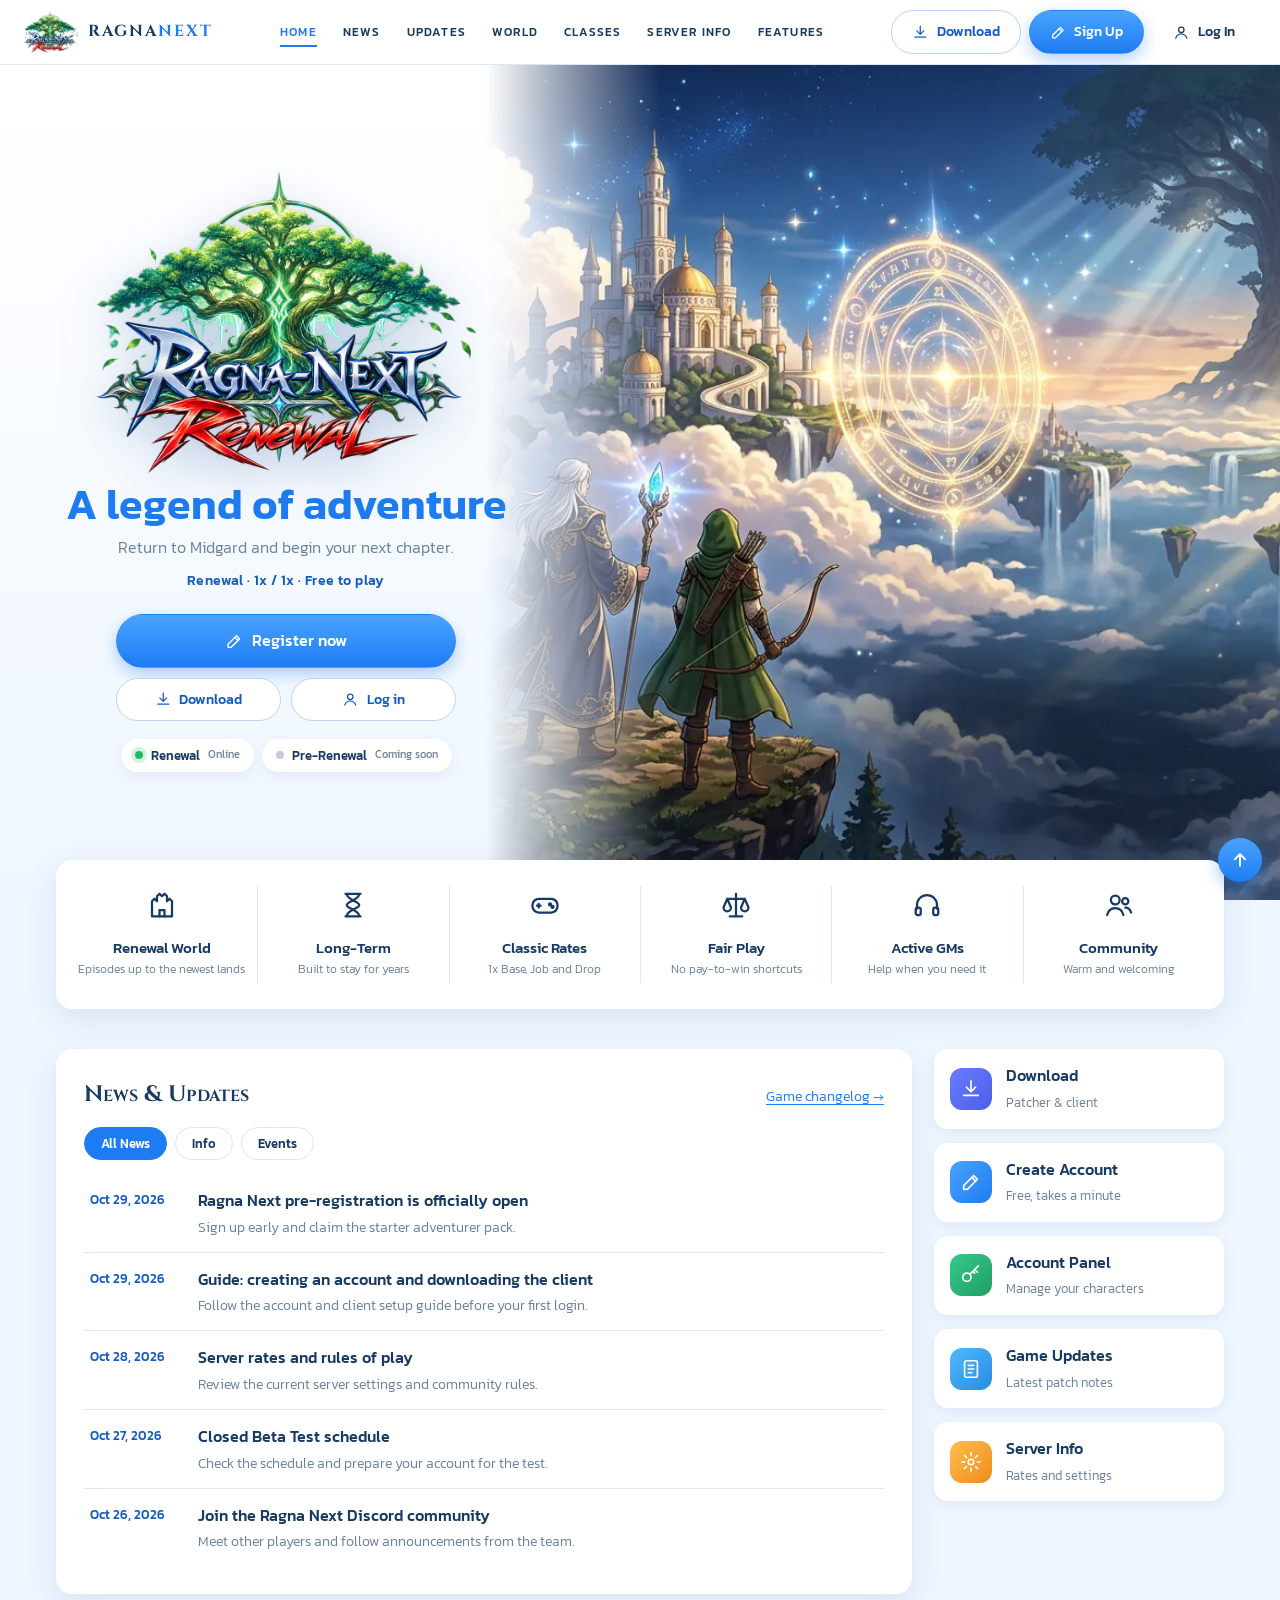
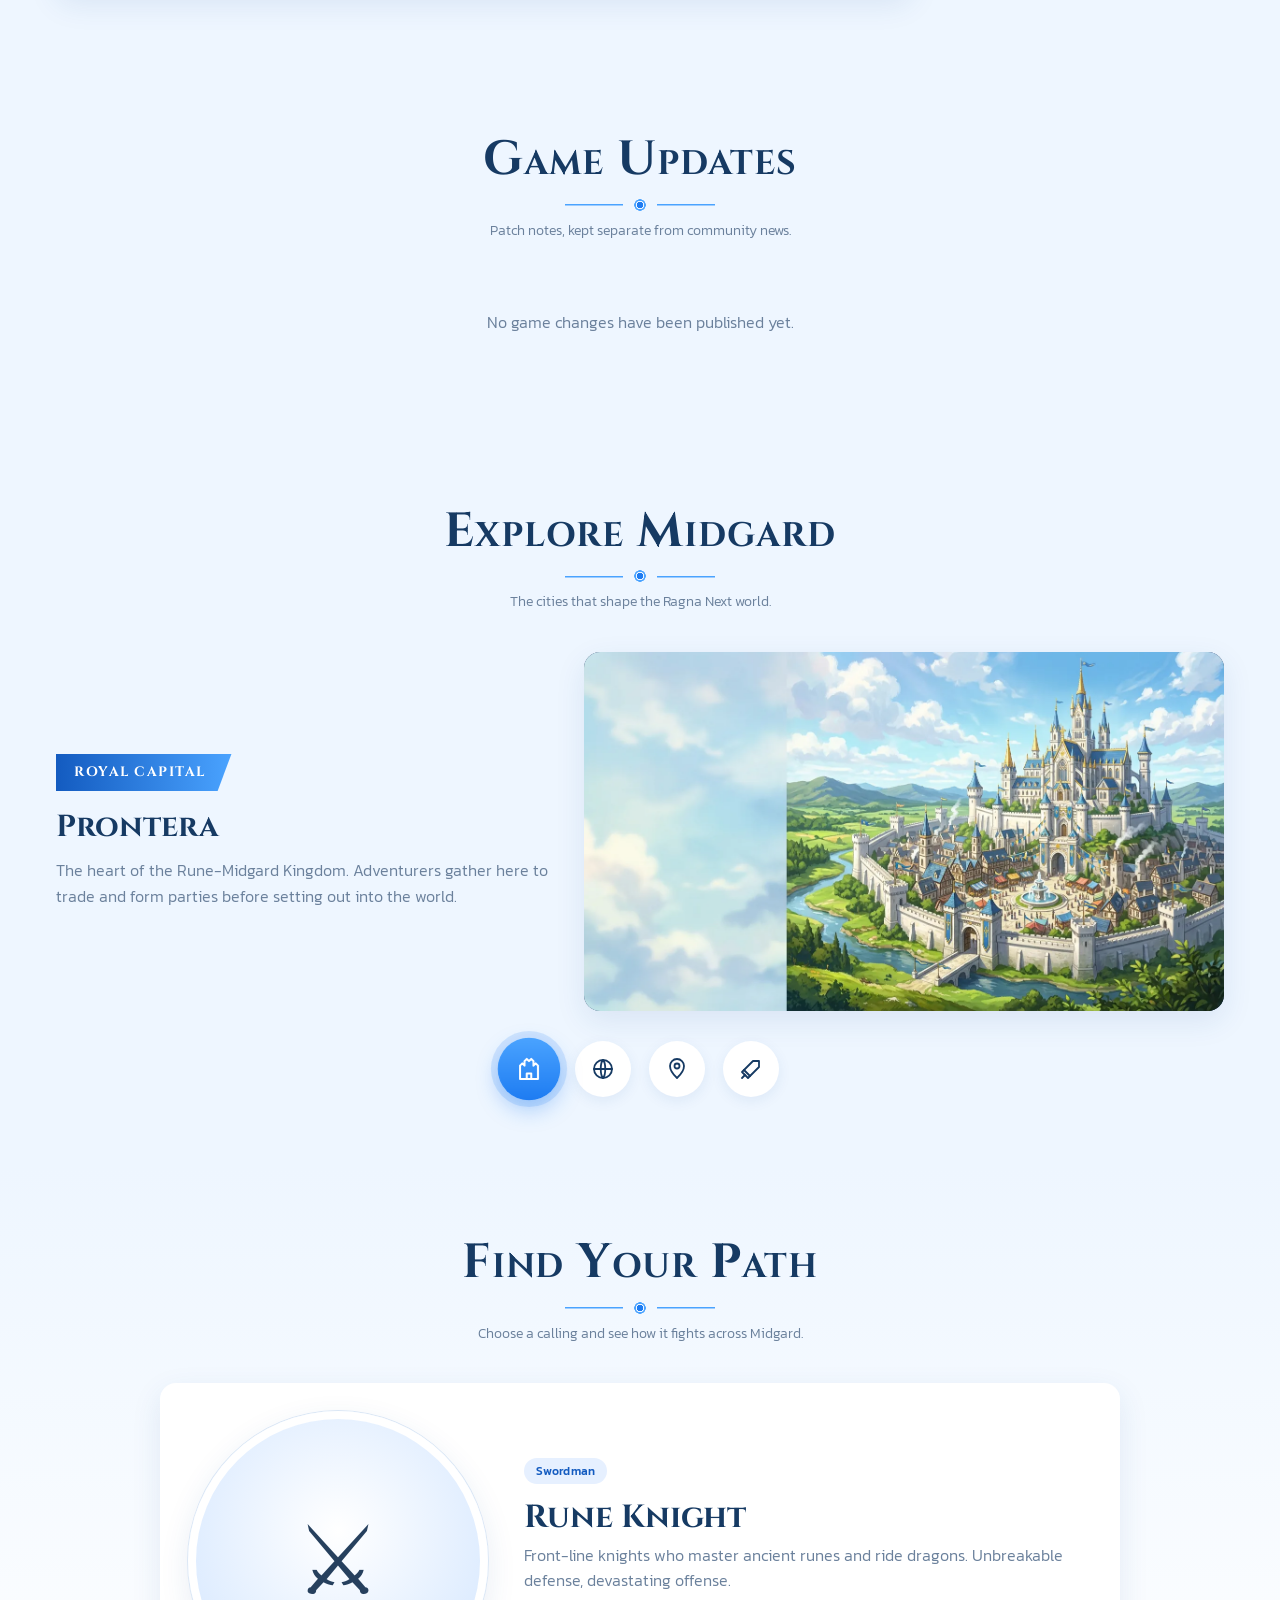
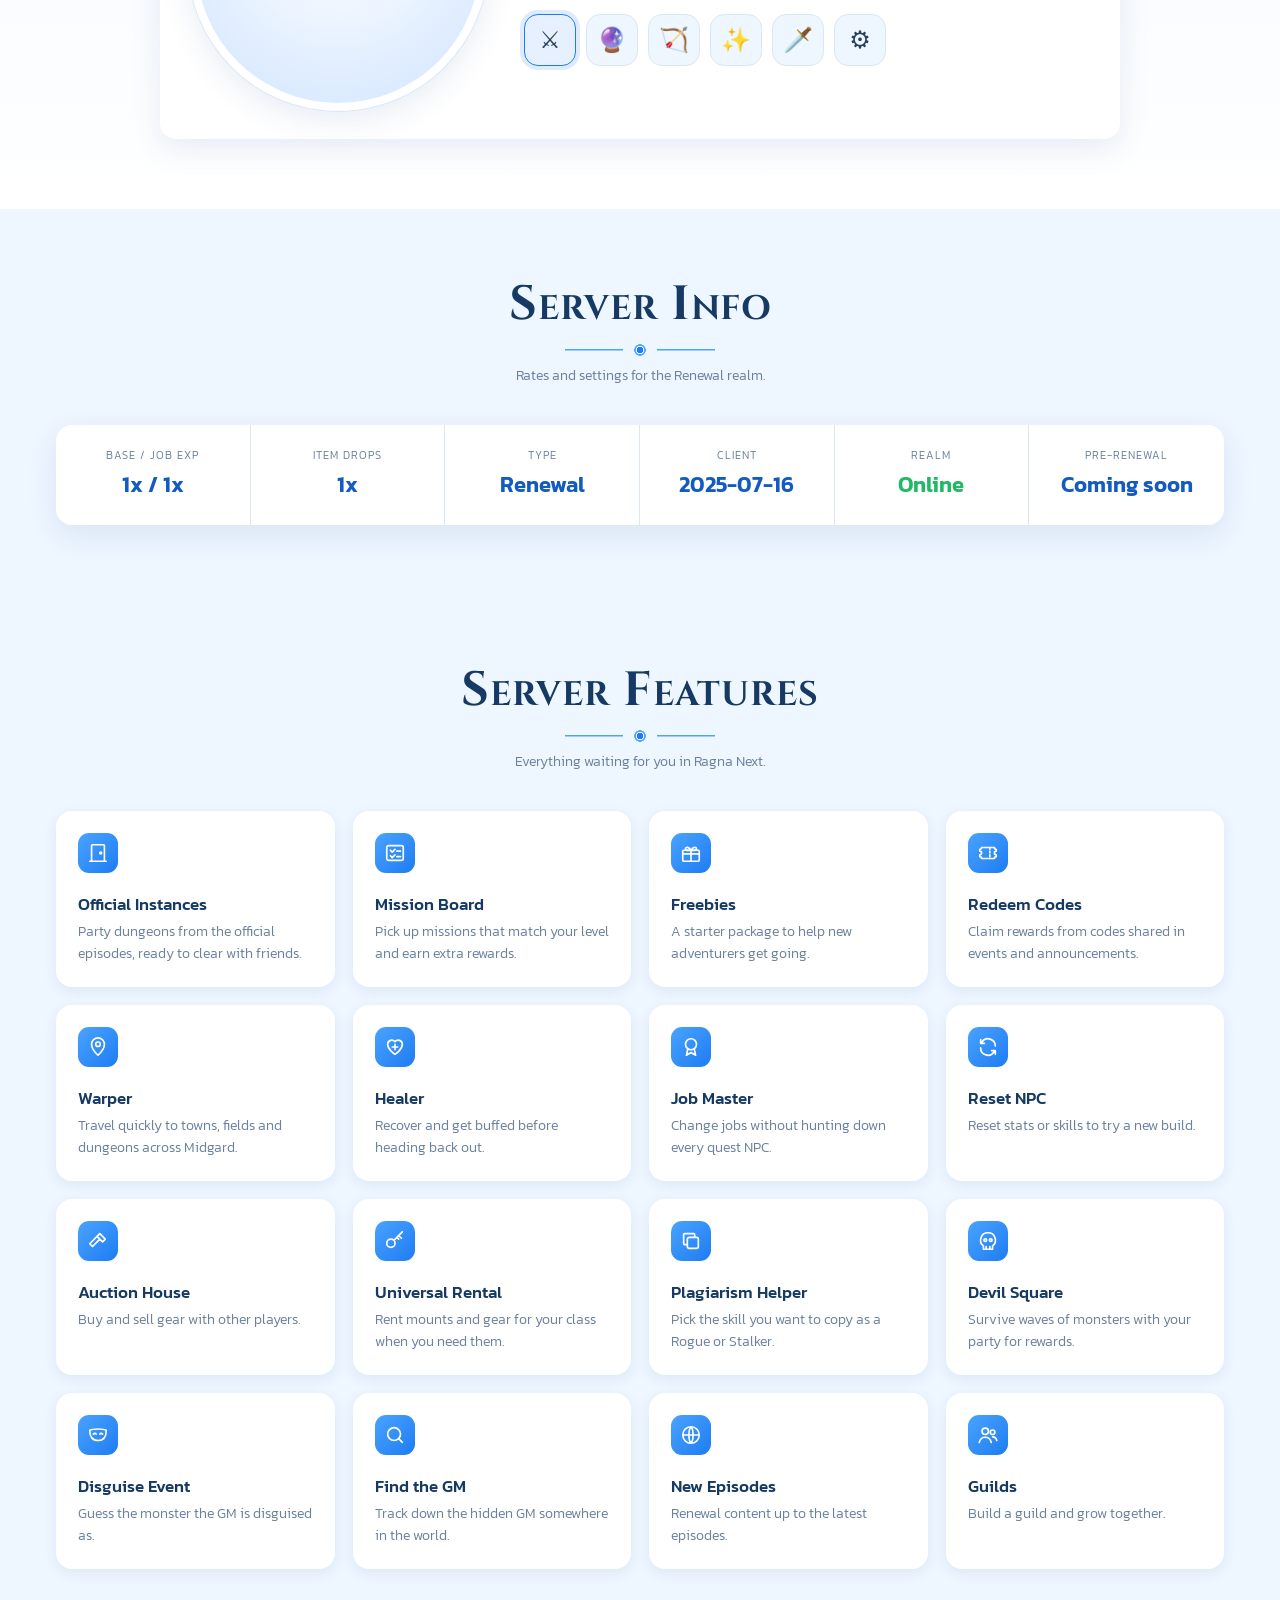
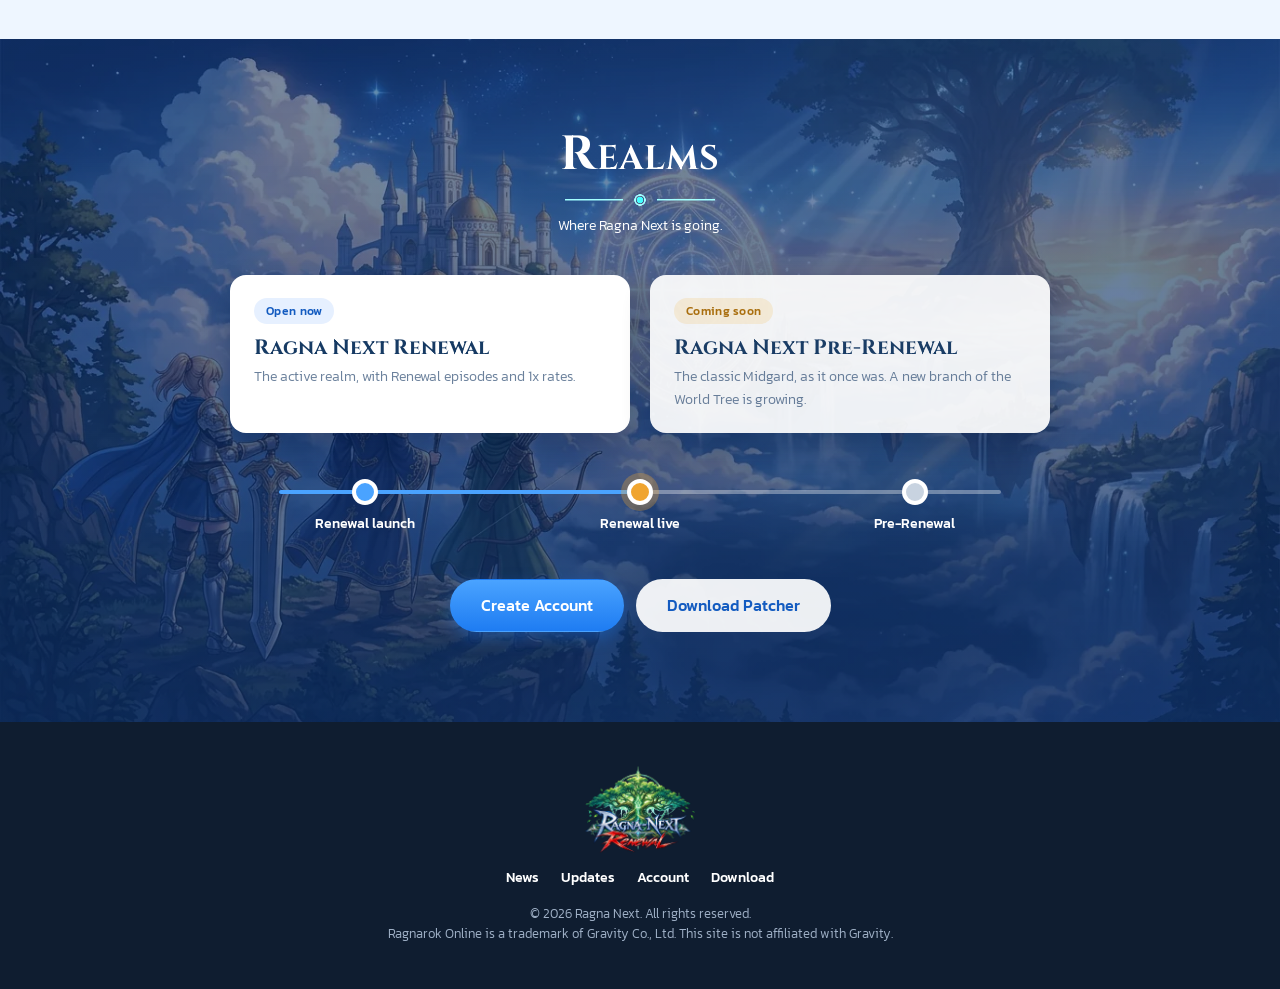
==== commit 165a1090: "Redesign homepage with light sky theme Light blue/white layout: hero with logo and art, values strip" ====
--- a/index.html
+++ b/index.html
@@ -6,37 +6,64 @@
   <title>Ragna Next — RO NEXT : Renewal</title>
   <meta name="description" content="Ragna Next: a Ragnarok Online Renewal server. Create your account, download the client, and begin your adventure in Midgard.">
   <link rel="preconnect" href="https://fonts.googleapis.com">
-  <link href="https://fonts.googleapis.com/css2?family=Cinzel+Decorative:wght@700;900&family=Cinzel:wght@500;700&family=Noto+Sans:wght@400;500;700&display=swap" rel="stylesheet">
-  <link rel="stylesheet" href="assets/style.css?v=20261103-public-refresh-2">
+  <link href="https://fonts.googleapis.com/css2?family=Cinzel:wght@500;700;900&family=Kanit:wght@300;400;500;600&display=swap" rel="stylesheet">
+  <link rel="stylesheet" href="assets/style.css?v=20261104-sky-1">
 </head>
 <body>
+  <svg width="0" height="0" style="position:absolute" aria-hidden="true">
+    <defs>
+      <symbol id="i-castle" viewBox="0 0 24 24"><path d="M4 21V9l2-2 2 2V5l2-2 2 2 2-2 2 2v4l2-2 2 2v12z"/><path d="M10 21v-5h4v5"/></symbol>
+      <symbol id="i-hourglass" viewBox="0 0 24 24"><path d="M6 3h12M6 21h12M7 3c0 5 10 6 10 9s-10 4-10 9M17 3c0 5-10 6-10 9s10 4 10 9"/></symbol>
+      <symbol id="i-pad" viewBox="0 0 24 24"><rect x="2" y="7" width="20" height="11" rx="5"/><path d="M7 11v3M5.5 12.5h3"/><circle cx="16" cy="11.5" r=".8"/><circle cx="18" cy="13.5" r=".8"/></symbol>
+      <symbol id="i-scale" viewBox="0 0 24 24"><path d="M12 3v18M7 21h10M5 7h14M5 7l-3 7a3 3 0 006 0zM19 7l-3 7a3 3 0 006 0z"/></symbol>
+      <symbol id="i-headset" viewBox="0 0 24 24"><path d="M4 15v-3a8 8 0 0116 0v3"/><rect x="3" y="14" width="4" height="6" rx="1.5"/><rect x="17" y="14" width="4" height="6" rx="1.5"/></symbol>
+      <symbol id="i-users" viewBox="0 0 24 24"><circle cx="9" cy="8" r="3.5"/><path d="M2.5 20c.8-3.5 3.3-5.5 6.5-5.5s5.7 2 6.5 5.5"/><circle cx="17" cy="9" r="2.5"/><path d="M17 14c2.3 0 4 1.4 4.6 4"/></symbol>
+      <symbol id="i-download" viewBox="0 0 24 24"><path d="M12 3v12m0 0l-5-5m5 5l5-5M4 19h16"/></symbol>
+      <symbol id="i-user" viewBox="0 0 24 24"><circle cx="12" cy="8.5" r="4"/><path d="M4 20.5c1.4-4 4.4-6 8-6s6.6 2 8 6"/></symbol>
+      <symbol id="i-pen" viewBox="0 0 24 24"><path d="M4 20h4L19 9l-4-4L4 16z"/><path d="M13 7l4 4"/></symbol>
+      <symbol id="i-scroll" viewBox="0 0 24 24"><rect x="5" y="3" width="14" height="18" rx="2"/><path d="M9 8h6M9 12h6M9 16h4"/></symbol>
+      <symbol id="i-gear" viewBox="0 0 24 24"><circle cx="12" cy="12" r="3"/><path d="M12 2v3M12 19v3M2 12h3M19 12h3M4.9 4.9l2.1 2.1M17 17l2.1 2.1M4.9 19.1L7 17M17 7l2.1-2.1"/></symbol>
+      <symbol id="i-globe" viewBox="0 0 24 24"><circle cx="12" cy="12" r="9"/><path d="M3 12h18M12 3c3 3 3 15 0 18M12 3c-3 3-3 15 0 18"/></symbol>
+      <symbol id="i-sword" viewBox="0 0 24 24"><path d="M14 4h6v6L9 21l-6-6z"/><path d="M5 13l6 6M3 21l3-3"/></symbol>
+      <symbol id="i-heart" viewBox="0 0 24 24"><path d="M12 20s-8-5-8-11a4.5 4.5 0 018-2.8A4.5 4.5 0 0120 9c0 6-8 11-8 11z"/><path d="M12 9v6M9 12h6"/></symbol>
+      <symbol id="i-pin" viewBox="0 0 24 24"><path d="M12 21s-7-6.5-7-12a7 7 0 0114 0c0 5.5-7 12-7 12z"/><circle cx="12" cy="9" r="2.5"/></symbol>
+      <symbol id="i-badge" viewBox="0 0 24 24"><circle cx="12" cy="9" r="6"/><path d="M8.5 14l-1.5 7 5-3 5 3-1.5-7"/></symbol>
+      <symbol id="i-refresh" viewBox="0 0 24 24"><path d="M20 11a8 8 0 00-14.6-4.5M4 4v4h4M4 13a8 8 0 0014.6 4.5M20 20v-4h-4"/></symbol>
+      <symbol id="i-gift" viewBox="0 0 24 24"><rect x="3" y="9" width="18" height="12" rx="1"/><path d="M3 13h18M12 9v12M12 9c-2-4-6-4-6-1.5S10 9 12 9zM12 9c2-4 6-4 6-1.5S14 9 12 9z"/></symbol>
+      <symbol id="i-board" viewBox="0 0 24 24"><rect x="3" y="4" width="18" height="16" rx="2"/><path d="M7 9l2 2 3-3M7 15l2 2 3-3M14 10h4M14 16h4"/></symbol>
+      <symbol id="i-hammer" viewBox="0 0 24 24"><path d="M14 4l6 6-3 3-6-6zM11 7l-8 8 3 3 8-8"/></symbol>
+      <symbol id="i-key" viewBox="0 0 24 24"><circle cx="7.5" cy="14.5" r="4.5"/><path d="M11 11l9-9M16 6l3 3M14 8l2 2"/></symbol>
+      <symbol id="i-ticket" viewBox="0 0 24 24"><path d="M3 8a2 2 0 002-2h14a2 2 0 002 2v2a2 2 0 000 4v2a2 2 0 00-2 2H5a2 2 0 00-2-2v-2a2 2 0 000-4z"/><path d="M14 6v12" stroke-dasharray="2 2"/></symbol>
+      <symbol id="i-skull" viewBox="0 0 24 24"><path d="M12 3a8 8 0 00-5 14.3V21h10v-3.7A8 8 0 0012 3z"/><circle cx="9" cy="11" r="1.5"/><circle cx="15" cy="11" r="1.5"/><path d="M10 21v-3M14 21v-3"/></symbol>
+      <symbol id="i-mask" viewBox="0 0 24 24"><path d="M3 7c3-2 15-2 18 0 0 7-3 11-9 11S3 14 3 7z"/><path d="M7 11c1-1 2.5-1 3 0M14 11c.5-1 2-1 3 0"/></symbol>
+      <symbol id="i-search" viewBox="0 0 24 24"><circle cx="11" cy="11" r="7"/><path d="M20 20l-4-4"/></symbol>
+      <symbol id="i-door" viewBox="0 0 24 24"><path d="M5 21V4a1 1 0 011-1h12a1 1 0 011 1v17M3 21h18"/><circle cx="15" cy="12" r="1"/></symbol>
+      <symbol id="i-copy" viewBox="0 0 24 24"><rect x="8" y="8" width="12" height="12" rx="2"/><path d="M16 8V5a1 1 0 00-1-1H5a1 1 0 00-1 1v10a1 1 0 001 1h3"/></symbol>
+    </defs>
+  </svg>
+
   <!-- Top bar -->
   <header class="topbar" id="topbar">
-    <a href="#home" class="brand" aria-label="Ragna Next">
-      <svg class="brand-mark" viewBox="0 0 40 40" aria-hidden="true"><circle cx="20" cy="20" r="18.5"/><path d="M7 17c2-7 8-11 13-11s11 4 13 11c-3 2-7 3-13 3s-10-1-13-3z"/><path d="M20 20v11M20 24l-5-4M20 24l5-4M20 31l-6 5M20 31l6 5M20 31v6"/></svg>
+    <a href="#home" class="brand" aria-label="Ragna Next home">
+      <img src="assets/img/logo-re.webp" width="900" height="713" alt="">
       <span>RAGNA<b>NEXT</b></span>
     </a>
     <nav class="menu" id="menu" aria-label="Main navigation">
       <a href="#home">Home</a>
       <a href="#news">News</a>
-      <a href="#changelog">Game Updates</a>
+      <a href="#changelog">Updates</a>
       <a href="#world">World</a>
       <a href="#heroes">Classes</a>
       <a href="#info">Server Info</a>
+      <a href="#features">Features</a>
       <a class="staff-editor-link staff-dashboard-link" id="staff-editor-link" href="#dashboard" hidden>Dashboard</a>
     </nav>
     <div class="topbar-actions">
-      <a class="btn-sm download-link" href="/patcher/Patcher-Portable-0.2.9.exe">Download Patcher</a>
-      <a class="btn-sm gold" id="account-register" href="/account/account/create" data-auth="register">Sign Up</a>
-      <a class="avatar" id="account-login" href="/account/account/login" data-auth="login" aria-label="Log In">
-        <svg viewBox="0 0 24 24" aria-hidden="true"><circle cx="12" cy="8.5" r="4"/><path d="M4 20.5c1.4-4 4.4-6 8-6s6.6 2 8 6"/></svg>
-        <span>Log In</span>
-      </a>
-      <a class="avatar" id="account-profile" href="/account/account/view" aria-label="Account" hidden>
-        <svg viewBox="0 0 24 24" aria-hidden="true"><circle cx="12" cy="8.5" r="4"/><path d="M4 20.5c1.4-4 4.4-6 8-6s6.6 2 8 6"/></svg>
-        <span id="account-name"></span>
-      </a>
-      <a class="btn-sm" id="account-logout" href="/account/account/logout" hidden>Log Out</a>
+      <a class="btn btn-outline download-link" href="/patcher/Patcher-Portable-0.2.9.exe"><svg><use href="#i-download"/></svg><span>Download</span></a>
+      <a class="btn btn-primary" id="account-register" href="/account/account/create" data-auth="register"><svg><use href="#i-pen"/></svg><span>Sign Up</span></a>
+      <a class="btn btn-ghost" id="account-login" href="/account/account/login" data-auth="login"><svg><use href="#i-user"/></svg><span>Log In</span></a>
+      <a class="btn btn-primary" id="account-profile" href="/account/account/view" hidden><svg><use href="#i-user"/></svg><span id="account-name"></span></a>
+      <a class="btn btn-ghost" id="account-logout" href="/account/account/logout" hidden>Log Out</a>
     </div>
     <button class="burger" id="burger" aria-label="Open menu" aria-controls="menu" aria-expanded="false"><span></span><span></span><span></span></button>
   </header>
@@ -44,77 +71,77 @@
   <main>
     <!-- HERO -->
     <section id="home" class="panel hero">
-      <div class="hero-sky"></div>
-      <div class="hero-content">
-        <p class="hero-kicker"><span></span>RAGNA NEXT · RENEWAL<span></span></p>
-        <h1 class="hero-heading">A legend of<br>adventure.</h1>
-        <p class="hero-tag">Return to Midgard and begin your next chapter.</p>
-        <div class="servers" aria-label="Servers">
-          <span class="server live"><i></i>Ragna Next <b>Renewal</b><small>Open</small></span>
-          <span class="server soon"><i></i>Ragna Next <b>Pre-Renewal</b><small>Coming Soon</small></span>
-        </div>
-        <div class="hero-actions">
-          <a href="/patcher/Patcher-Portable-0.2.9.exe" class="btn-download">
-            <svg viewBox="0 0 24 24" aria-hidden="true"><path d="M12 3v12m0 0l-5-5m5 5l5-5M4 19h16"/></svg>
-            Download Patcher
-          </a>
-          <a href="/account/account/create" data-auth="register" class="hero-register">Create Account</a>
-        </div>
-        <div class="hero-facts" aria-label="Renewal server rates">
-          <span><b>1x / 1x</b><small>Base / Job EXP</small></span>
-          <span><b>1x</b><small>Item Drop</small></span>
-          <span><b>Renewal</b><small>Episode</small></span>
-        </div>
-      </div>
-      <a href="#news" class="scroll-hint" aria-label="Explore the website"><span></span></a>
-    </section>
-
-    <section class="value-strip" aria-label="Ragna Next at a glance">
-      <div class="value-strip-inner">
-        <article><span>01</span><div><h2>Renewal World</h2><p>Explore the active Ragna Next realm.</p></div></article>
-        <article><span>02</span><div><h2>Classic Progression</h2><p>Build your character at 1x Base and Job EXP.</p></div></article>
-        <article><span>03</span><div><h2>Game Updates</h2><p>Follow published changes and announcements.</p></div></article>
-        <article><span>04</span><div><h2>Made for Midgard</h2><p>Meet the world, classes, and server details.</p></div></article>
+      <div class="hero-art" aria-hidden="true"></div>
+      <div class="hero-inner">
+        <div class="hero-content">
+          <img class="hero-logo" src="assets/img/logo-re.webp" width="900" height="713" alt="Ragna-Next Renewal">
+          <h1 class="hero-heading">A legend of adventure</h1>
+          <p class="hero-tag">Return to Midgard and begin your next chapter.</p>
+          <p class="hero-sub">Renewal · 1x / 1x · Free to play</p>
+          <div class="hero-actions">
+            <a href="/account/account/create" data-auth="register" class="btn btn-primary btn-lg"><svg><use href="#i-pen"/></svg>Register now</a>
+            <div class="hero-actions-row">
+              <a href="/patcher/Patcher-Portable-0.2.9.exe" class="btn btn-outline"><svg><use href="#i-download"/></svg>Download</a>
+              <a href="/account/account/login" data-auth="login" class="btn btn-outline"><svg><use href="#i-user"/></svg>Log in</a>
+            </div>
+          </div>
+          <div class="servers" aria-label="Servers">
+            <span class="server live"><i></i>Renewal <small>Online</small></span>
+            <span class="server soon"><i></i>Pre-Renewal <small>Coming soon</small></span>
+          </div>
+        </div>
+      </div>
+    </section>
+
+    <!-- Values strip -->
+    <section class="values" aria-label="Ragna Next at a glance">
+      <div class="wrap">
+        <div class="values-card">
+          <article><svg><use href="#i-castle"/></svg><h2>Renewal World</h2><p>Episodes up to the newest lands</p></article>
+          <article><svg><use href="#i-hourglass"/></svg><h2>Long-Term</h2><p>Built to stay for years</p></article>
+          <article><svg><use href="#i-pad"/></svg><h2>Classic Rates</h2><p>1x Base, Job and Drop</p></article>
+          <article><svg><use href="#i-scale"/></svg><h2>Fair Play</h2><p>No pay-to-win shortcuts</p></article>
+          <article><svg><use href="#i-headset"/></svg><h2>Active GMs</h2><p>Help when you need it</p></article>
+          <article><svg><use href="#i-users"/></svg><h2>Community</h2><p>Warm and welcoming</p></article>
+        </div>
       </div>
     </section>
 
     <!-- NEWS -->
     <section id="news" class="panel news">
-      <div class="wrap">
-        <div class="section-heading">
-          <div><p class="section-eyebrow">FROM THE RAGNA NEXT TEAM</p><h2 class="title"><span>News</span></h2><p class="section-intro">Announcements, community news, and upcoming activities.</p></div>
-          <a class="section-link" href="#news-items">Browse announcements <span aria-hidden="true">↘</span></a>
-        </div>
-        <div class="news-grid">
-          <div class="carousel" id="carousel">
-            <div class="slides">
-              <article class="slide s1 active"><div><small>EVENT</small><h3>Pre-Registration Is Open</h3><p>Sign up early and claim the starter adventurer pack.</p></div></article>
-              <article class="slide s2"><div><small>UPDATE</small><h3>The Latest Renewal Episodes</h3><p>New regions, dungeons, and jobs are ready to explore.</p></div></article>
-              <article class="slide s3"><div><small>GUILD</small><h3>War of Emperium</h3><p>Rally your guild and seize the castles of Midgard.</p></div></article>
-            </div>
-            <div class="carousel-nav"><button aria-label="Slide 1" class="on"></button><button aria-label="Slide 2"></button><button aria-label="Slide 3"></button></div>
-          </div>
-          <div class="news-list">
-            <div class="tabs" role="tablist">
-              <button class="tab on" data-cat="all">Latest</button>
-              <button class="tab" data-cat="info">Info</button>
-              <button class="tab" data-cat="event">Events</button>
-            </div>
-            <ul id="news-items" aria-live="polite">
-              <li><span>Loading latest updates…</span></li>
-            </ul>
-            <a class="changelog-more" href="#changelog">Read game changelog <span aria-hidden="true">↗</span></a>
-          </div>
-        </div>
+      <div class="wrap news-layout">
+        <div class="card news-card">
+          <div class="card-head">
+            <h2 class="card-title">News &amp; Updates</h2>
+            <a class="card-link" href="#changelog">Game changelog →</a>
+          </div>
+          <div class="tabs" role="tablist">
+            <button class="tab on" data-cat="all">All News</button>
+            <button class="tab" data-cat="info">Info</button>
+            <button class="tab" data-cat="event">Events</button>
+          </div>
+          <ul id="news-items" aria-live="polite">
+            <li class="news-empty"><span>Loading latest updates…</span></li>
+          </ul>
+        </div>
+        <aside class="quick-links" aria-label="Quick links">
+          <a href="/patcher/Patcher-Portable-0.2.9.exe" class="qlink"><span class="qicon"><svg><use href="#i-download"/></svg></span><span><b>Download</b><small>Patcher &amp; client</small></span></a>
+          <a href="/account/account/create" data-auth="register" class="qlink"><span class="qicon c2"><svg><use href="#i-pen"/></svg></span><span><b>Create Account</b><small>Free, takes a minute</small></span></a>
+          <a href="/account/" class="qlink"><span class="qicon c3"><svg><use href="#i-key"/></svg></span><span><b>Account Panel</b><small>Manage your characters</small></span></a>
+          <a href="#changelog" class="qlink"><span class="qicon c4"><svg><use href="#i-scroll"/></svg></span><span><b>Game Updates</b><small>Latest patch notes</small></span></a>
+          <a href="#info" class="qlink"><span class="qicon c5"><svg><use href="#i-gear"/></svg></span><span><b>Server Info</b><small>Rates and settings</small></span></a>
+        </aside>
       </div>
     </section>
 
     <!-- CHANGELOG -->
     <section id="changelog" class="panel changelog">
       <div class="wrap">
-        <div class="section-heading changelog-heading">
-          <div><p class="section-eyebrow">PATCH NOTES</p><h2 class="title"><span>Game Updates</span></h2><p class="section-intro">Changes made to the game, kept separate from community news.</p></div>
-          <a id="staff-editor-button" class="btn-sm staff-editor-link" href="#dashboard" hidden>Manage in Dashboard</a>
+        <div class="section-heading">
+          <h2 class="title">Game Updates</h2>
+          <span class="ornament" aria-hidden="true"></span>
+          <p class="section-intro">Patch notes, kept separate from community news.</p>
+          <a id="staff-editor-button" class="btn btn-outline staff-editor-link" href="#dashboard" hidden>Manage in Dashboard</a>
         </div>
         <div class="changelog-list" id="changelog-items" aria-live="polite">
           <p class="changelog-empty">Loading changelog…</p>
@@ -125,7 +152,7 @@
     <!-- Staff dashboard: shown only after FluxCP confirms editor access -->
     <section id="dashboard" class="panel dashboard" hidden>
       <div class="wrap">
-        <div class="staff-editor-heading"><div><p class="staff-editor-kicker">STAFF WORKSPACE</p><h2 class="title"><span>Dashboard</span></h2></div><a class="btn-sm" href="#home">View website</a></div>
+        <div class="staff-editor-heading"><div><p class="staff-editor-kicker">STAFF WORKSPACE</p><h2 class="title">Dashboard</h2></div><a class="btn btn-outline" href="#home">View website</a></div>
         <p class="staff-editor-intro">Manage public website and patcher content in one place.</p>
         <form id="staff-editor-form" class="staff-editor-form" hidden>
           <input type="hidden" name="csrf_token" id="staff-editor-csrf">
@@ -142,50 +169,54 @@
               <section id="dashboard-overview" class="dashboard-overview" role="tabpanel" aria-labelledby="dashboard-overview-tab">
                 <div class="dashboard-content-heading"><p class="staff-editor-kicker">CONTENT MANAGEMENT</p><h3>Manage publications</h3><p>Choose a content type to review and update what players see on the website and patcher.</p></div>
                 <div class="dashboard-cards">
-                  <article class="dashboard-card"><span>NEWS</span><strong id="dashboard-news-count">0</strong><p>Community announcements and news.</p><button type="button" class="btn-sm" data-dashboard-view="news">Manage news</button></article>
-                  <article class="dashboard-card"><span>CHANGELOG</span><strong id="dashboard-changelog-count">0</strong><p>Game updates shown on the patcher home page and website.</p><button type="button" class="btn-sm" data-dashboard-view="changelog">Manage changelog</button></article>
-                  <article class="dashboard-card"><span>EVENTS</span><strong id="dashboard-events-count">0</strong><p>Event schedules and promotion details.</p><button type="button" class="btn-sm" data-dashboard-view="events">Manage events</button></article>
+                  <article class="dashboard-card"><span>NEWS</span><strong id="dashboard-news-count">0</strong><p>Community announcements and news.</p><button type="button" class="btn btn-outline" data-dashboard-view="news">Manage news</button></article>
+                  <article class="dashboard-card"><span>CHANGELOG</span><strong id="dashboard-changelog-count">0</strong><p>Game updates shown on the patcher home page and website.</p><button type="button" class="btn btn-outline" data-dashboard-view="changelog">Manage changelog</button></article>
+                  <article class="dashboard-card"><span>EVENTS</span><strong id="dashboard-events-count">0</strong><p>Event schedules and promotion details.</p><button type="button" class="btn btn-outline" data-dashboard-view="events">Manage events</button></article>
                 </div>
               </section>
               <section id="staff-news-pane" class="staff-editor-pane" role="tabpanel" aria-labelledby="staff-news-tab" hidden>
                 <div class="dashboard-content-heading"><p class="staff-editor-kicker">PUBLIC CONTENT</p><h3>News</h3><p>Announcements shown on the patcher News tab and website.</p></div>
                 <div id="staff-news-entries" class="staff-editor-entries"></div>
-                <div class="staff-editor-actions"><button class="btn-sm" id="staff-news-add" type="button">Add news item</button></div>
+                <div class="staff-editor-actions"><button class="btn btn-outline" id="staff-news-add" type="button">Add news item</button></div>
               </section>
               <section id="staff-changelog-pane" class="staff-editor-pane" role="tabpanel" aria-labelledby="staff-changelog-tab" hidden>
                 <div class="dashboard-content-heading"><p class="staff-editor-kicker">GAME UPDATES</p><h3>Changelog</h3><p>Game update notes shown on the patcher home page and website Changelog.</p></div>
                 <div id="staff-changelog-entries" class="staff-editor-entries"></div>
-                <div class="staff-editor-actions"><button class="btn-sm" id="staff-changelog-add" type="button">Add changelog entry</button></div>
+                <div class="staff-editor-actions"><button class="btn btn-outline" id="staff-changelog-add" type="button">Add changelog entry</button></div>
               </section>
               <section id="staff-events-pane" class="staff-editor-pane" role="tabpanel" aria-labelledby="staff-events-tab" hidden>
                 <div class="dashboard-content-heading"><p class="staff-editor-kicker">SCHEDULED CONTENT</p><h3>Events</h3><p>Set event dates, summaries, and promotion links.</p></div>
                 <div id="staff-event-entries" class="staff-editor-entries"></div>
-                <div class="staff-editor-actions"><button class="btn-sm" id="staff-editor-add-event" type="button">Add event</button></div>
+                <div class="staff-editor-actions"><button class="btn btn-outline" id="staff-editor-add-event" type="button">Add event</button></div>
               </section>
             </div>
           </div>
           <p id="staff-editor-message" class="staff-editor-message" role="status" aria-live="polite"></p>
           <div class="staff-editor-actions dashboard-save-actions" id="dashboard-save-actions" hidden>
-            <button class="btn-sm gold" type="submit">Save changes</button>
+            <button class="btn btn-primary" type="submit">Save changes</button>
           </div>
         </form>
         <p id="staff-editor-loading" class="staff-editor-message" role="status">Checking staff access…</p>
       </div>
     </section>
 
-    <!-- WORLD -->
+    <!-- WORLD showcase -->
     <section id="world" class="panel world">
-      <div class="world-bg" id="world-bg"></div>
-      <div class="wrap">
-        <div class="section-heading"><div><p class="section-eyebrow">EXPLORE MIDGARD</p><h2 class="title"><span>World</span></h2><p class="section-intro">Visit the cities and landscapes that shape the Ragna Next world.</p></div></div>
-        <div class="world-body">
-          <div class="world-tabs" id="world-tabs">
-            <button class="on" data-i="0">Prontera</button>
-            <button data-i="1">Geffen</button>
-            <button data-i="2">Payon</button>
-            <button data-i="3">Morroc</button>
-          </div>
+      <div class="wrap">
+        <div class="section-heading">
+          <h2 class="title">Explore Midgard</h2>
+          <span class="ornament" aria-hidden="true"></span>
+          <p class="section-intro">The cities that shape the Ragna Next world.</p>
+        </div>
+        <div class="showcase">
           <div class="world-text" id="world-text"></div>
+          <div class="showcase-media"><div class="world-bg" id="world-bg"></div></div>
+        </div>
+        <div class="world-tabs" id="world-tabs">
+          <button class="on" data-i="0" aria-label="Prontera"><svg><use href="#i-castle"/></svg></button>
+          <button data-i="1" aria-label="Geffen"><svg><use href="#i-globe"/></svg></button>
+          <button data-i="2" aria-label="Payon"><svg><use href="#i-pin"/></svg></button>
+          <button data-i="3" aria-label="Morroc"><svg><use href="#i-sword"/></svg></button>
         </div>
       </div>
     </section>
@@ -193,14 +224,15 @@
     <!-- CLASSES -->
     <section id="heroes" class="panel chars">
       <div class="wrap">
-        <div class="section-heading"><div><p class="section-eyebrow">FIND YOUR PATH</p><h2 class="title"><span>Classes</span></h2><p class="section-intro">Choose a calling and see how it fights across Midgard.</p></div></div>
-        <div class="char-body">
-          <div class="char-art">
-            <div class="rune"></div>
-            <div class="char-emblem" id="char-emblem">⚔</div>
-          </div>
+        <div class="section-heading">
+          <h2 class="title">Find Your Path</h2>
+          <span class="ornament" aria-hidden="true"></span>
+          <p class="section-intro">Choose a calling and see how it fights across Midgard.</p>
+        </div>
+        <div class="card char-body">
+          <div class="char-art"><div class="char-emblem" id="char-emblem">⚔</div></div>
           <div class="char-info">
-            <p class="char-role" id="char-role"></p>
+            <p class="pill" id="char-role"></p>
             <h3 id="char-name"></h3>
             <p id="char-desc"></p>
             <div class="char-list" id="char-list"></div>
@@ -209,39 +241,96 @@
       </div>
     </section>
 
-    <!-- INFO -->
+    <!-- SERVER INFO -->
     <section id="info" class="panel info">
       <div class="wrap">
-        <div class="section-heading"><div><p class="section-eyebrow">SERVER DETAILS</p><h2 class="title"><span>Realms & Rates</span></h2><p class="section-intro">Review the realm status and progression settings before you join.</p></div></div>
-        <div class="realms">
+        <div class="section-heading">
+          <h2 class="title">Server Info</h2>
+          <span class="ornament" aria-hidden="true"></span>
+          <p class="section-intro">Rates and settings for the Renewal realm.</p>
+        </div>
+        <div class="stat-grid">
+          <div><small>Base / Job EXP</small><strong>1x / 1x</strong></div>
+          <div><small>Item Drops</small><strong>1x</strong></div>
+          <div><small>Type</small><strong>Renewal</strong></div>
+          <div><small>Client</small><strong>2025-07-16</strong></div>
+          <div><small>Realm</small><strong class="ok">Online</strong></div>
+          <div><small>Pre-Renewal</small><strong>Coming soon</strong></div>
+        </div>
+      </div>
+    </section>
+
+    <!-- FEATURES -->
+    <section id="features" class="panel features">
+      <div class="wrap">
+        <div class="section-heading">
+          <h2 class="title">Server Features</h2>
+          <span class="ornament" aria-hidden="true"></span>
+          <p class="section-intro">Everything waiting for you in Ragna Next.</p>
+        </div>
+        <div class="feature-grid">
+          <article><svg><use href="#i-door"/></svg><h3>Official Instances</h3><p>Party dungeons from the official episodes, ready to clear with friends.</p></article>
+          <article><svg><use href="#i-board"/></svg><h3>Mission Board</h3><p>Pick up missions that match your level and earn extra rewards.</p></article>
+          <article><svg><use href="#i-gift"/></svg><h3>Freebies</h3><p>A starter package to help new adventurers get going.</p></article>
+          <article><svg><use href="#i-ticket"/></svg><h3>Redeem Codes</h3><p>Claim rewards from codes shared in events and announcements.</p></article>
+          <article><svg><use href="#i-pin"/></svg><h3>Warper</h3><p>Travel quickly to towns, fields and dungeons across Midgard.</p></article>
+          <article><svg><use href="#i-heart"/></svg><h3>Healer</h3><p>Recover and get buffed before heading back out.</p></article>
+          <article><svg><use href="#i-badge"/></svg><h3>Job Master</h3><p>Change jobs without hunting down every quest NPC.</p></article>
+          <article><svg><use href="#i-refresh"/></svg><h3>Reset NPC</h3><p>Reset stats or skills to try a new build.</p></article>
+          <article><svg><use href="#i-hammer"/></svg><h3>Auction House</h3><p>Buy and sell gear with other players.</p></article>
+          <article><svg><use href="#i-key"/></svg><h3>Universal Rental</h3><p>Rent mounts and gear for your class when you need them.</p></article>
+          <article><svg><use href="#i-copy"/></svg><h3>Plagiarism Helper</h3><p>Pick the skill you want to copy as a Rogue or Stalker.</p></article>
+          <article><svg><use href="#i-skull"/></svg><h3>Devil Square</h3><p>Survive waves of monsters with your party for rewards.</p></article>
+          <article><svg><use href="#i-mask"/></svg><h3>Disguise Event</h3><p>Guess the monster the GM is disguised as.</p></article>
+          <article><svg><use href="#i-search"/></svg><h3>Find the GM</h3><p>Track down the hidden GM somewhere in the world.</p></article>
+          <article><svg><use href="#i-globe"/></svg><h3>New Episodes</h3><p>Renewal content up to the latest episodes.</p></article>
+          <article><svg><use href="#i-users"/></svg><h3>Guilds</h3><p>Build a guild and grow together.</p></article>
+        </div>
+      </div>
+    </section>
+
+    <!-- REALMS band -->
+    <section id="realms" class="panel realms-band">
+      <div class="wrap">
+        <div class="section-heading light">
+          <h2 class="title">Realms</h2>
+          <span class="ornament" aria-hidden="true"></span>
+          <p class="section-intro">Where Ragna Next is going.</p>
+        </div>
+        <div class="realm-cards">
           <article class="realm">
-            <p class="realm-tag live">Open</p>
-            <h3>Ragna Next <b>Renewal</b></h3>
-            <div class="info-cards">
-              <div class="icard"><small>Episode</small><strong>Renewal</strong></div>
-              <div class="icard"><small>Base / Job</small><strong>1x / 1x</strong></div>
-              <div class="icard"><small>Drop</small><strong>1x</strong></div>
-              <div class="icard"><small>Client</small><strong>2025-07-16</strong></div>
-            </div>
+            <span class="pill">Open now</span>
+            <h3>Ragna Next Renewal</h3>
+            <p>The active realm, with Renewal episodes and 1x rates.</p>
           </article>
           <article class="realm soon">
-            <p class="realm-tag">Coming Soon</p>
-            <img class="realm-logo" src="assets/img/logo-pre.webp" width="520" height="401" alt="Ragna-Next Classic" loading="lazy">
-            <h3>Ragna Next <b>Pre-Renewal</b></h3>
-            <p>The classic Midgard, as it once was. A new branch of the World Tree is growing. Stay tuned.</p>
+            <span class="pill pill-gold">Coming soon</span>
+            <h3>Ragna Next Pre-Renewal</h3>
+            <p>The classic Midgard, as it once was. A new branch of the World Tree is growing.</p>
           </article>
         </div>
+        <ol class="timeline" aria-label="Realm timeline">
+          <li class="done"><i></i>Renewal launch</li>
+          <li class="now"><i></i>Renewal live</li>
+          <li><i></i>Pre-Renewal</li>
+        </ol>
         <div class="cta-row">
-          <a href="/account/account/create" data-auth="register" class="btn-download">Create Account</a>
-          <a href="/account/" class="btn-ghost">Account Panel</a>
-          <a href="/patcher/Patcher-Portable-0.2.9.exe" class="btn-ghost">Download Patcher</a>
-        </div>
-      </div>
-      <footer class="footer">
-        <p>&copy; <span id="year"></span> Ragna Next. Ragnarok Online is a trademark of Gravity Co., Ltd. This site is not affiliated with Gravity.</p>
-      </footer>
+          <a href="/account/account/create" data-auth="register" class="btn btn-primary btn-lg">Create Account</a>
+          <a href="/patcher/Patcher-Portable-0.2.9.exe" class="btn btn-light btn-lg">Download Patcher</a>
+        </div>
+      </div>
     </section>
   </main>
+
+  <footer class="footer">
+    <img src="assets/img/logo-re.webp" width="900" height="713" alt="Ragna Next" loading="lazy">
+    <nav aria-label="Footer">
+      <a href="#news">News</a><a href="#changelog">Updates</a><a href="/account/">Account</a><a href="/patcher/Patcher-Portable-0.2.9.exe">Download</a>
+    </nav>
+    <p>&copy; <span id="year"></span> Ragna Next. All rights reserved.</p>
+    <p>Ragnarok Online is a trademark of Gravity Co., Ltd. This site is not affiliated with Gravity.</p>
+  </footer>
+  <a href="#home" class="to-top" aria-label="Back to top"><svg viewBox="0 0 24 24"><path d="M12 19V5M6 11l6-6 6 6"/></svg></a>
 
   <!-- Account: log in / sign up (posted to FluxCP at /account) -->
   <div class="auth" id="auth" hidden>
@@ -259,7 +348,7 @@
         <input type="hidden" name="return_url" value="/account/account/view">
         <label>Username<input name="username" required minlength="4" maxlength="23" autocomplete="username"></label>
         <label>Password<input type="password" name="password" required autocomplete="current-password"></label>
-        <button class="btn-auth">Log In</button>
+        <button class="btn btn-primary btn-auth">Log In</button>
         <p class="auth-alt"><a href="/account/account/resetpass">Forgot password?</a> · <a href="#" data-pane="register">Create an account</a></p>
       </form>
 
@@ -290,12 +379,12 @@
           <label>Security Code<input name="security_code" required autocomplete="off"></label>
         </div>
         <p class="auth-error" role="alert" hidden></p>
-        <button class="btn-auth">Sign Up</button>
+        <button class="btn btn-primary btn-auth">Sign Up</button>
         <p class="auth-alt">Already have an account? <a href="#" data-pane="login">Log in</a></p>
       </form>
     </div>
   </div>
 
-  <script src="assets/main.js?v=20261103-public-refresh-2"></script>
+  <script src="assets/main.js?v=20261104-sky-1"></script>
 </body>
 </html>
--- a/assets/style.css
+++ b/assets/style.css
@@ -1,553 +1,340 @@
+/* Ragna Next — light "sky" theme */
 :root {
-  --ink: #06120d;
-  --night: #0b1f17;
-  --cream: #effaf1;
-  --text: #e3f1e6;
-  --muted: #9fbcaa;
-  --gold: #5fd38d;
-  --gold-hi: #b8f5cf;
-  --gold-lo: #23905a;
-  --sky1: #0f3a28;
-  --sky2: #2f7a55;
-  --dawn: #b8e07a;
-  --line: rgba(95, 211, 141, .35);
-  --serif: Cinzel, Georgia, serif;
+  --bg: #eef6ff;
+  --bg2: #e3efff;
+  --card: #ffffff;
+  --ink: #163a63;
+  --text: #26405e;
+  --muted: #6b819c;
+  --line: #dbe7f5;
+  --blue: #1e7cf2;
+  --blue-hi: #4aa3ff;
+  --blue-lo: #135bc0;
+  --gold: #f0a530;
+  --green: #22b866;
+  --navy: #0f1d30;
+  --shadow: 0 10px 30px rgba(30, 80, 150, .10);
+  --shadow-sm: 0 4px 14px rgba(30, 80, 150, .08);
+  --radius: 16px;
+  --serif: Cinzel, "Times New Roman", serif;
+  --sans: Kanit, system-ui, -apple-system, "Segoe UI", sans-serif;
 }
 
 * { box-sizing: border-box; margin: 0; padding: 0; }
 *[hidden] { display: none !important; }
-html { scroll-behavior: smooth; scroll-snap-type: y proximity; }
-body { background: var(--ink); color: var(--text); font-family: "Noto Sans", system-ui, sans-serif; line-height: 1.6; overflow-x: hidden; }
+html { scroll-behavior: smooth; }
+body { background: var(--bg); color: var(--text); font-family: var(--sans); font-weight: 300; line-height: 1.6; overflow-x: hidden; }
+body.modal-open { overflow: hidden; }
 a { color: inherit; text-decoration: none; }
 button { font: inherit; color: inherit; background: none; border: 0; cursor: pointer; }
-
-.wrap { width: 100%; max-width: 1200px; margin: 0 auto; padding: 0 16px; position: relative; z-index: 2; }
-.panel { min-height: 100vh; position: relative; scroll-snap-align: start; padding: 110px 0 80px; overflow: hidden; }
+img { max-width: 100%; display: block; }
+svg { width: 1.15em; height: 1.15em; fill: none; stroke: currentColor; stroke-width: 1.8; stroke-linecap: round; stroke-linejoin: round; flex: none; }
+:focus-visible { outline: 3px solid rgba(30, 124, 242, .45); outline-offset: 2px; }
+
+.wrap { width: 100%; max-width: 1200px; margin: 0 auto; padding: 0 16px; position: relative; }
+.panel { position: relative; padding: 70px 0; scroll-margin-top: 64px; }
+.card { background: var(--card); border-radius: var(--radius); box-shadow: var(--shadow); padding: 28px; }
+
+/* ---------- buttons ---------- */
+.btn { display: inline-flex; align-items: center; justify-content: center; gap: 8px; padding: 9px 20px; border-radius: 999px; font-weight: 500; font-size: .9rem; white-space: nowrap; transition: transform .15s, box-shadow .2s, background .2s, color .2s, border-color .2s; border: 1.5px solid transparent; }
+.btn:hover { transform: translateY(-1px); }
+.btn-primary { background: linear-gradient(180deg, var(--blue-hi), var(--blue)); color: #fff; box-shadow: 0 6px 16px rgba(30, 124, 242, .35); }
+.btn-primary:hover { box-shadow: 0 8px 22px rgba(30, 124, 242, .45); }
+.btn-outline { background: #fff; color: var(--blue-lo); border-color: #b9d4f5; }
+.btn-outline:hover { border-color: var(--blue); color: var(--blue); }
+.btn-ghost { color: var(--ink); }
+.btn-ghost:hover { color: var(--blue); }
+.btn-light { background: rgba(255, 255, 255, .92); color: var(--blue-lo); }
+.btn-lg { padding: 13px 30px; font-size: 1rem; }
+
+.pill { display: inline-block; padding: 3px 12px; border-radius: 999px; background: #e6f0ff; color: var(--blue-lo); font-size: .78rem; font-weight: 500; letter-spacing: .3px; }
+.pill-gold { background: #fff3dc; color: #b06f05; }
 
 /* ---------- top bar ---------- */
-.topbar { position: fixed; inset: 0 0 auto; height: 64px; z-index: 50; display: flex; align-items: center; gap: 32px; padding: 0 24px; background: linear-gradient(rgba(4, 14, 10, .75), rgba(4, 14, 10, 0)); transition: background .3s; }
-.topbar.solid { background: rgba(4, 14, 10, .92); box-shadow: 0 1px 0 var(--line); }
-.brand { display: flex; align-items: center; gap: 10px; font-family: var(--serif); font-weight: 700; letter-spacing: 3px; font-size: 1.05rem; }
-.brand b { color: var(--gold); font-weight: 700; }
-.brand-mark { width: 28px; height: 28px; fill: none; stroke: var(--gold); stroke-width: 2; }
-.menu { display: flex; gap: 28px; flex: 1; }
-.menu a { font-size: .92rem; color: var(--muted); position: relative; padding: 6px 0; transition: color .2s; }
-.menu a::after { content: ""; position: absolute; left: 50%; bottom: 0; width: 0; height: 2px; background: var(--gold); transition: all .25s; }
-.menu a:hover, .menu a.on { color: var(--cream); }
+.topbar { position: sticky; top: 0; z-index: 50; height: 64px; display: flex; align-items: center; gap: 28px; padding: 0 24px; background: rgba(255, 255, 255, .96); backdrop-filter: blur(8px); box-shadow: 0 1px 0 var(--line); transition: box-shadow .3s; }
+.topbar.solid { box-shadow: 0 6px 20px rgba(30, 80, 150, .10); }
+.brand { display: flex; align-items: center; gap: 10px; font-family: var(--serif); font-weight: 700; letter-spacing: 2px; color: var(--ink); }
+.brand img { width: 54px; height: auto; }
+.brand b { color: var(--blue); }
+.menu { display: flex; gap: 26px; flex: 1; justify-content: center; }
+.menu a { font-size: .74rem; font-weight: 500; letter-spacing: 1.2px; text-transform: uppercase; color: var(--ink); position: relative; padding: 6px 0; transition: color .2s; }
+.menu a::after { content: ""; position: absolute; left: 50%; bottom: 0; width: 0; height: 2px; background: var(--blue); transition: all .25s; }
+.menu a:hover, .menu a.on { color: var(--blue); }
 .menu a:hover::after, .menu a.on::after { left: 0; width: 100%; }
-.menu .staff-dashboard-link { margin-left: auto; padding: 6px 14px; border-left: 1px solid var(--line); color: var(--gold-hi); font-weight: 700; }
-.menu .staff-dashboard-link::after { left: 14px; }
-.topbar-actions { display: flex; gap: 14px; align-items: center; }
-.avatar { display: flex; align-items: center; gap: 10px; font-size: .88rem; color: var(--cream); }
-.avatar svg { width: 36px; height: 36px; padding: 6px; border-radius: 50%; border: 1px solid var(--line); background: rgba(10, 32, 23, .7); fill: none; stroke: var(--gold-hi); stroke-width: 1.6; stroke-linecap: round; transition: all .2s; }
-.avatar:hover svg { border-color: var(--gold); box-shadow: 0 0 12px rgba(95, 211, 141, .5); }
-.btn-sm { padding: 6px 18px; border-radius: 20px; font-size: .85rem; border: 1px solid var(--line); transition: all .2s; }
-.btn-sm:hover { border-color: var(--gold); color: var(--gold-hi); }
-.btn-sm.gold { background: linear-gradient(var(--gold-hi), var(--gold)); color: #04150c; border-color: transparent; font-weight: 700; }
-.btn-sm.gold:hover { filter: brightness(1.1); color: #04150c; }
-.burger { display: none; margin-left: auto; width: 32px; height: 24px; flex-direction: column; justify-content: space-between; }
-.burger span { height: 2px; background: var(--cream); border-radius: 2px; }
-
-/* ---------- side dots ---------- */
-.dots { position: fixed; right: 24px; top: 50%; transform: translateY(-50%); z-index: 40; display: flex; flex-direction: column; gap: 18px; }
-.dashboard-active .dots { display: none; }
-.dots a { width: 11px; height: 11px; transform: rotate(45deg); border: 1px solid var(--gold); border-radius: 0 60% 0 60%; position: relative; transition: all .25s; }
-.dots a.on { background: var(--gold); box-shadow: 0 0 10px var(--gold); }
-.dots a::before { content: attr(data-label); position: absolute; right: 22px; top: 50%; transform: rotate(-45deg) translate(0, -50%); transform-origin: right center; white-space: nowrap; font-size: .75rem; color: var(--gold-hi); opacity: 0; pointer-events: none; transition: opacity .2s; }
-.dots a:hover::before { opacity: 1; }
-
-/* ---------- section titles ---------- */
-.title { text-align: center; margin-bottom: 48px; font-family: var(--serif); font-weight: 700; font-size: clamp(1.8rem, 4vw, 2.6rem); letter-spacing: 4px; color: var(--cream); }
-.title span { position: relative; padding: 0 64px; }
-.title span::before, .title span::after { content: ""; position: absolute; top: 50%; width: 48px; height: 1px; background: linear-gradient(90deg, transparent, var(--gold)); }
-.title span::before { left: 0; }
-.title span::after { right: 0; transform: scaleX(-1); }
+.menu .staff-dashboard-link { color: var(--gold); }
+.topbar-actions { display: flex; gap: 8px; align-items: center; }
+.burger { display: none; width: 42px; height: 38px; border: 1.5px solid #b9d4f5; border-radius: 10px; flex-direction: column; justify-content: center; align-items: center; gap: 4px; margin-left: auto; }
+.burger span { width: 18px; height: 2px; background: var(--ink); border-radius: 2px; }
 
 /* ---------- hero ---------- */
-.hero { display: flex; align-items: flex-end; justify-content: center; text-align: center; padding: 0 0 clamp(90px, 14vh, 140px); }
-.hero-sky { position: absolute; inset: 0; background: url(img/hero.webp) center 30% / cover no-repeat, linear-gradient(180deg, #04100b, var(--sky1) 45%, var(--sky2)); animation: drift 30s ease-in-out infinite alternate; }
-/* Eden-green tint over the key art: the World Tree's light */
-.hero-sky::before { content: ""; position: absolute; inset: 0; background: linear-gradient(180deg, #0f5a3a, #1f8a58 45%, #0a3a26); mix-blend-mode: color; opacity: .55; }
-.hero-sky::after { content: ""; position: absolute; inset: 0; background:
-  radial-gradient(ellipse 40% 30% at 75% 22%, rgba(184, 245, 207, .25), transparent 70%),
-  linear-gradient(180deg, rgba(4, 14, 10, .55) 0%, transparent 18%, transparent 40%, rgba(4, 14, 10, .6) 68%, var(--ink) 100%),
-  radial-gradient(ellipse 55% 40% at 50% 72%, rgba(4, 14, 10, .6), transparent 70%); }
-#stars { position: absolute; inset: 0; width: 100%; height: 100%; z-index: 2; pointer-events: none; }
-.hero-content { position: relative; z-index: 3; padding: 0 16px; animation: rise 1.2s ease-out both; }
-.hero-kicker { display: flex; align-items: center; justify-content: center; gap: 14px; font-family: var(--serif); letter-spacing: 6px; font-size: .85rem; color: var(--gold-hi); text-transform: uppercase; }
-.hero-kicker { width: max-content; margin: 0 auto; padding: 4px 18px; border-radius: 20px; font-weight: 700; color: var(--cream);
-  background: radial-gradient(ellipse, rgba(4, 14, 10, .85) 40%, rgba(4, 14, 10, 0) 75%); text-shadow: 0 0 10px rgba(4, 14, 10, 1); }
-.hero-kicker span { width: 48px; height: 1px; background: var(--gold); }
-.hero-logo { margin: 0 0 6px; line-height: 0; }
-.hero-logo img { width: auto; height: auto; max-width: min(560px, 90vw); max-height: 52vh; filter: drop-shadow(0 8px 28px rgba(0, 0, 0, .65)) drop-shadow(0 0 40px rgba(95, 211, 141, .3)); }
-.hero-tag { color: var(--cream); font-size: clamp(1rem, 2.2vw, 1.2rem); margin-bottom: 18px; text-shadow: 0 2px 10px rgba(0, 0, 0, .7); }
-.servers { display: flex; justify-content: center; flex-wrap: wrap; gap: 10px; margin-bottom: 28px; }
-.server { display: inline-flex; align-items: center; gap: 8px; padding: 7px 16px; border-radius: 30px; font-size: .85rem; color: var(--cream);
-  background: rgba(4, 14, 10, .65); border: 1px solid var(--line); backdrop-filter: blur(4px); }
-.server b { color: var(--gold-hi); }
-.server small { font-size: .7rem; letter-spacing: 1.5px; text-transform: uppercase; padding: 2px 8px; border-radius: 10px; background: var(--gold); color: #04150c; font-weight: 700; }
-.server i { width: 8px; height: 8px; border-radius: 50%; background: var(--gold); box-shadow: 0 0 10px var(--gold); animation: pulse 2s infinite; }
-.server.soon { opacity: .85; }
-.server.soon i { background: #e8c56a; box-shadow: 0 0 10px #e8c56a; }
-.server.soon small { background: transparent; color: #e8c56a; border: 1px solid rgba(232, 197, 106, .6); }
-@keyframes pulse { 50% { opacity: .35; } }
-.btn-download { display: inline-flex; align-items: center; gap: 12px; padding: 16px 44px; font-family: var(--serif); font-weight: 700; letter-spacing: 2px; font-size: 1.05rem; color: #04150c;
-  background: linear-gradient(180deg, var(--gold-hi), var(--gold) 60%, var(--gold-lo)); border-radius: 40px; position: relative;
-  box-shadow: 0 0 0 1px rgba(225, 255, 236, .6) inset, 0 8px 30px rgba(95, 211, 141, .45); transition: transform .2s, box-shadow .2s; }
-.btn-download::before { content: ""; position: absolute; inset: -6px; border: 1px solid var(--line); border-radius: 46px; }
-.btn-download:hover { transform: translateY(-2px); box-shadow: 0 0 0 1px rgba(225, 255, 236, .8) inset, 0 12px 40px rgba(95, 211, 141, .7); }
-.btn-download svg { width: 22px; height: 22px; fill: none; stroke: currentColor; stroke-width: 2.2; stroke-linecap: round; stroke-linejoin: round; }
-.hero-sub { display: block; margin-top: 22px; font-size: .9rem; color: var(--cream); opacity: .85; }
-.hero-sub b { color: var(--gold-hi); }
-.hero-sub:hover { opacity: 1; }
-.scroll-hint { position: absolute; bottom: 28px; left: 50%; transform: translateX(-50%); z-index: 3; width: 26px; height: 42px; border: 2px solid rgba(244, 236, 220, .7); border-radius: 14px; }
-.scroll-hint span { position: absolute; left: 50%; top: 8px; width: 4px; height: 8px; margin-left: -2px; border-radius: 2px; background: var(--cream); animation: wheel 1.6s infinite; }
-
-@keyframes rise { from { opacity: 0; transform: translateY(30px); } to { opacity: 1; transform: none; } }
-@keyframes drift { from { transform: scale(1.04); } to { transform: scale(1.1) translateY(-1%); } }
-@keyframes wheel { 0% { opacity: 1; transform: translateY(0); } 100% { opacity: 0; transform: translateY(14px); } }
+.hero { padding: 0; min-height: calc(100vh - 64px); display: flex; align-items: center; overflow: hidden; background: linear-gradient(180deg, #fff 0%, var(--bg) 100%); }
+.hero-art { position: absolute; inset: 0 0 0 38%; background: url(img/hero.webp) center / cover no-repeat; -webkit-mask-image: linear-gradient(90deg, transparent 0, #000 22%); mask-image: linear-gradient(90deg, transparent 0, #000 22%); }
+.hero-inner { position: relative; width: 100%; max-width: 1200px; margin: 0 auto; padding: 40px 16px 60px; }
+.hero-content { width: min(460px, 100%); text-align: center; display: flex; flex-direction: column; align-items: center; animation: rise .8s ease both; }
+.hero-logo { width: min(380px, 85%); height: auto; filter: drop-shadow(0 14px 24px rgba(20, 70, 140, .25)); }
+.hero-heading { margin-top: 6px; font-weight: 600; font-size: clamp(1.9rem, 3.6vw, 2.7rem); line-height: 1.15; color: var(--blue); }
+.hero-tag { color: var(--muted); margin-top: 6px; }
+.hero-sub { margin-top: 10px; color: var(--blue-lo); font-weight: 500; font-size: .85rem; letter-spacing: .4px; }
+.hero-actions { margin-top: 22px; display: grid; gap: 10px; width: min(340px, 100%); }
+.hero-actions .btn-lg { width: 100%; }
+.hero-actions-row { display: grid; grid-template-columns: 1fr 1fr; gap: 10px; }
+.servers { margin-top: 18px; display: flex; gap: 8px; flex-wrap: wrap; justify-content: center; }
+.server { display: inline-flex; align-items: center; gap: 8px; padding: 6px 14px; border-radius: 999px; background: #fff; box-shadow: var(--shadow-sm); font-size: .82rem; font-weight: 500; color: var(--ink); }
+.server small { color: var(--muted); font-weight: 400; }
+.server i { width: 8px; height: 8px; border-radius: 50%; background: #c1ccd8; }
+.server.live i { background: var(--green); box-shadow: 0 0 0 4px rgba(34, 184, 102, .18); animation: pulse 2s infinite; }
+@keyframes pulse { 50% { box-shadow: 0 0 0 7px rgba(34, 184, 102, 0); } }
+@keyframes rise { from { opacity: 0; transform: translateY(16px); } }
+
+/* ---------- values strip ---------- */
+.values { position: relative; z-index: 3; margin-top: -40px; }
+.values-card { display: grid; grid-template-columns: repeat(6, 1fr); background: var(--card); border-radius: var(--radius); box-shadow: var(--shadow); padding: 26px 10px; }
+.values-card article { text-align: center; padding: 4px 10px; }
+.values-card article + article { border-left: 1px solid var(--line); }
+.values-card svg { width: 30px; height: 30px; color: var(--ink); margin: 0 auto 8px; }
+.values-card h2 { font-size: .95rem; font-weight: 500; color: var(--ink); }
+.values-card p { font-size: .76rem; color: var(--muted); }
+
+/* ---------- section headings ---------- */
+.section-heading { text-align: center; margin-bottom: 38px; }
+.title { font-family: var(--serif); font-weight: 700; font-size: clamp(2rem, 4.4vw, 3rem); color: var(--ink); letter-spacing: 1px; line-height: 1.1; font-variant: small-caps; }
+.ornament { display: block; width: 150px; height: 12px; margin: 12px auto 8px; background:
+  linear-gradient(var(--blue-hi), var(--blue-hi)) left center / 58px 1.5px no-repeat,
+  linear-gradient(var(--blue-hi), var(--blue-hi)) right center / 58px 1.5px no-repeat,
+  radial-gradient(circle, var(--blue) 0 3px, transparent 3.5px) center / 12px 12px no-repeat,
+  radial-gradient(circle, transparent 4px, var(--blue-hi) 4.5px 5.5px, transparent 6px) center / 14px 14px no-repeat; }
+.section-intro { color: var(--muted); font-size: .9rem; }
+.section-heading .btn { margin-top: 16px; }
+.section-heading.light .title, .section-heading.light .section-intro { color: #fff; }
 
 /* ---------- news ---------- */
-.news { background: radial-gradient(ellipse at top, #0f2a1e, var(--ink) 70%); }
-.news-grid { display: grid; grid-template-columns: 1.5fr 1fr; gap: 32px; }
-.carousel { position: relative; aspect-ratio: 16 / 9; border-radius: 6px; overflow: hidden; border: 1px solid var(--line); }
-.slide { position: absolute; inset: 0; display: flex; align-items: flex-end; padding: 32px; opacity: 0; transition: opacity .8s; }
-.slide.active { opacity: 1; }
-.slide::after { content: ""; position: absolute; inset: 0; background: linear-gradient(transparent 40%, rgba(3, 10, 7, .85)); }
-.slide > div { position: relative; z-index: 1; }
-.slide small { color: var(--gold-hi); letter-spacing: 3px; font-size: .75rem; }
-.slide h3 { font-family: var(--serif); font-size: clamp(1.3rem, 3vw, 2rem); margin: 4px 0; }
-.slide p { color: var(--muted); }
-.s1 { background: url(img/news1.webp) center / cover, linear-gradient(135deg, #3b4f8a, #0f2a1e); }
-.s2 { background: url(img/news2.webp) center / cover, linear-gradient(135deg, #1f5a64, #101a2c); }
-.s3 { background: url(img/news3.webp) center / cover, linear-gradient(135deg, #6a2d36, #1a1222); }
-.slide.active { animation: zoom 6s ease-out both; }
-@keyframes zoom { from { background-size: 108%, auto; } to { background-size: 100%, auto; } }
-.carousel-nav { position: absolute; z-index: 3; right: 20px; bottom: 20px; display: flex; gap: 8px; }
-.carousel-nav button { width: 24px; height: 4px; border-radius: 2px; background: rgba(255, 255, 255, .35); transition: all .3s; }
-.carousel-nav button.on { width: 40px; background: var(--gold); }
-
-.tabs { display: flex; gap: 24px; border-bottom: 1px solid var(--line); margin-bottom: 8px; }
-.tab { padding: 10px 0; color: var(--muted); position: relative; font-family: var(--serif); font-weight: 700; letter-spacing: 1px; }
-.tab.on { color: var(--gold-hi); }
-.tab.on::after { content: ""; position: absolute; left: 0; right: 0; bottom: -1px; height: 2px; background: var(--gold); }
-#news-items { list-style: none; }
+.news { padding-top: 40px; }
+.news-layout { display: grid; grid-template-columns: 1fr 290px; gap: 22px; align-items: start; }
+.card-head { display: flex; align-items: baseline; justify-content: space-between; gap: 12px; margin-bottom: 14px; }
+.card-title { font-family: var(--serif); font-variant: small-caps; font-size: 1.4rem; color: var(--ink); }
+.card-link { color: var(--blue); font-size: .85rem; text-decoration: underline; text-underline-offset: 3px; }
+.tabs { display: flex; gap: 8px; flex-wrap: wrap; margin-bottom: 14px; }
+.tab { padding: 5px 16px; border-radius: 999px; border: 1.5px solid var(--line); font-size: .82rem; font-weight: 500; color: var(--ink); transition: all .2s; }
+.tab:hover { border-color: var(--blue-hi); }
+.tab.on { background: var(--blue); border-color: var(--blue); color: #fff; }
+#news-items { list-style: none; min-height: 160px; }
 #news-items li.hide { display: none; }
-#news-items .news-empty { list-style: none; padding: 14px 4px; color: var(--muted); font-size: .85rem; }
-#news-items .news-empty .changelog-empty { font-size: inherit; }
-#news-items a { display: flex; justify-content: space-between; gap: 16px; padding: 14px 4px; border-bottom: 1px dashed rgba(95, 211, 141, .18); transition: color .2s, padding .2s; }
-#news-items a:hover { color: var(--gold-hi); padding-left: 10px; }
-#news-items time { color: var(--muted); font-size: .85rem; flex-shrink: 0; }
-.changelog-more { display: inline-flex; align-items: center; gap: 8px; margin-top: 14px; color: var(--gold-hi); font-size: .82rem; letter-spacing: .04em; }
-.changelog-more:hover { color: var(--cream); }
+#news-items li + li { border-top: 1px solid var(--line); }
+#news-items a { display: flex; gap: 16px; padding: 14px 6px; border-radius: 10px; transition: background .2s; }
+#news-items a:hover { background: #f4f9ff; }
+#news-items time { flex: none; width: 92px; font-size: .8rem; color: var(--blue-lo); font-weight: 500; padding-top: 2px; }
+.news-item-content { display: grid; gap: 2px; }
+.news-item-title { color: var(--ink); font-weight: 500; }
+.news-item-summary { color: var(--muted); font-size: .86rem; }
+.news-empty { padding: 50px 0; text-align: center; color: var(--muted); }
+
+.quick-links { display: grid; gap: 14px; }
+.qlink { display: flex; align-items: center; gap: 14px; background: var(--card); border-radius: 14px; padding: 14px 16px; box-shadow: var(--shadow-sm); transition: transform .2s, box-shadow .2s; }
+.qlink:hover { transform: translateY(-2px); box-shadow: var(--shadow); }
+.qlink b { display: block; font-weight: 500; color: var(--ink); }
+.qlink small { color: var(--muted); font-size: .8rem; }
+.qicon { width: 42px; height: 42px; border-radius: 12px; display: grid; place-items: center; color: #fff; background: linear-gradient(135deg, #6a7dff, #4b5ee8); }
+.qicon svg { width: 22px; height: 22px; }
+.qicon.c2 { background: linear-gradient(135deg, #4aa3ff, #1e7cf2); }
+.qicon.c3 { background: linear-gradient(135deg, #36c98a, #1f9e66); }
+.qicon.c4 { background: linear-gradient(135deg, #4fb8ff, #2a8ce0); }
+.qicon.c5 { background: linear-gradient(135deg, #ffbf4d, #f08a1c); }
 
 /* ---------- changelog ---------- */
-.changelog { background: radial-gradient(ellipse at 50% 0, #102b20, var(--ink) 72%); }
-.changelog-list { width: min(820px, 100%); max-height: 62vh; overflow: auto; margin: 0 auto; padding: 0 12px; }
-.changelog-entry { padding: 18px 4px; border-bottom: 1px solid rgba(95, 211, 141, .2); }
-.changelog-entry:first-child { border-top: 1px solid rgba(95, 211, 141, .2); }
-.changelog-meta { display: flex; align-items: center; gap: 12px; color: var(--muted); font-size: .76rem; letter-spacing: .08em; text-transform: uppercase; }
-.changelog-meta .category { color: var(--gold-hi); }
-.changelog-entry h3 { margin: 5px 0; color: var(--cream); font: 700 clamp(1rem, 2vw, 1.35rem) var(--serif); }
-.changelog-entry p, .changelog-empty { color: var(--text); opacity: .82; font-size: .9rem; }
-.changelog-empty { padding: 24px 4px; text-align: center; }
-.changelog-heading, .staff-editor-heading { display: flex; align-items: center; justify-content: space-between; gap: 24px; }
-.staff-editor-link { color: var(--gold-hi); border-color: rgba(95, 211, 141, .55); white-space: nowrap; }
-.dashboard { height: 100vh; min-height: 100vh; overflow-y: auto; background: linear-gradient(145deg, #0c261b, #06120d 72%); }
-.dashboard > .wrap { max-width: 1440px; }
-.dashboard .title { margin-bottom: 0; text-align: left; font-size: clamp(1.5rem, 2.5vw, 2rem); letter-spacing: .08em; }
-.dashboard .title span { padding: 0; }
-.dashboard .title span::before, .dashboard .title span::after { display: none; }
-.staff-editor-heading { align-items: flex-end; margin-bottom: 12px; }
-.staff-editor-heading .title { flex: 1; }
-.staff-editor-kicker { margin-bottom: 6px; color: var(--gold-hi); font-size: .72rem; font-weight: 700; letter-spacing: .2em; }
-.staff-editor-intro { margin: 8px 0 24px; color: var(--muted); text-align: left; }
-.staff-editor-form { width: 100%; margin: 0 auto; }
-.dashboard-layout { display: grid; grid-template-columns: 220px minmax(0, 1fr); min-height: 55vh; border: 1px solid rgba(95, 211, 141, .22); background: rgba(3, 12, 8, .38); }
-.dashboard-nav { display: flex; flex-direction: column; gap: 4px; padding: 20px 12px; border-right: 1px solid rgba(95, 211, 141, .22); background: rgba(2, 10, 7, .52); }
-.dashboard-nav-label { padding: 0 12px 12px; color: var(--muted); font-size: .68rem; font-weight: 700; letter-spacing: .16em; }
-.dashboard-nav-item { min-height: 44px; padding: 10px 12px; border-left: 2px solid transparent; color: var(--muted); text-align: left; transition: color .18s, background .18s, border-color .18s; }
-.dashboard-nav-item:hover, .dashboard-nav-item:focus-visible { color: var(--cream); background: rgba(95, 211, 141, .08); outline: none; }
-.dashboard-nav-item.on { border-left-color: var(--gold); color: var(--gold-hi); background: rgba(95, 211, 141, .12); font-weight: 700; }
-.dashboard-content { min-width: 0; padding: clamp(18px, 3vw, 36px); }
-.dashboard-content-heading { margin: 0 0 18px; }
-.dashboard-content-heading h3 { margin: 0 0 5px; color: var(--cream); font: 700 1.35rem var(--serif); }
-.dashboard-content-heading p:last-child { color: var(--muted); font-size: .88rem; }
-.dashboard-cards { display: grid; grid-template-columns: repeat(3, minmax(0, 1fr)); gap: 14px; }
-.dashboard-card { display: flex; min-height: 190px; flex-direction: column; align-items: flex-start; padding: 18px; border: 1px solid rgba(95, 211, 141, .24); background: rgba(4, 18, 12, .68); }
-.dashboard-card > span { color: var(--gold-hi); font-size: .7rem; font-weight: 700; letter-spacing: .14em; }
-.dashboard-card > strong { margin: 14px 0 2px; color: var(--cream); font: 700 2rem var(--serif); }
-.dashboard-card p { flex: 1; margin: 0 0 14px; color: var(--muted); font-size: .82rem; }
-.dashboard-card .btn-sm { align-self: flex-start; }
-.staff-editor-entries { max-height: 50vh; overflow: auto; padding: 4px 12px; }
-.staff-editor-entry { position: relative; margin: 0 0 14px; padding: 18px; border: 1px solid rgba(95, 211, 141, .25); background: rgba(3, 12, 8, .56); }
-.staff-editor-entry legend { padding: 0 8px; color: var(--gold-hi); font-size: .76rem; letter-spacing: .12em; text-transform: uppercase; }
-.staff-editor-grid { display: grid; grid-template-columns: minmax(180px, 1.5fr) minmax(145px, .8fr) minmax(130px, .7fr); gap: 12px; }
-.staff-editor-form label { display: flex; flex-direction: column; gap: 6px; margin: 9px 0; color: var(--muted); font-size: .78rem; }
-.staff-editor-form input, .staff-editor-form select, .staff-editor-form textarea { width: 100%; padding: 10px 11px; color: var(--cream); font: inherit; font-size: .9rem; background: rgba(2, 8, 5, .8); border: 1px solid rgba(95, 211, 141, .28); border-radius: 3px; outline: none; }
-.staff-editor-form input:focus, .staff-editor-form select:focus, .staff-editor-form textarea:focus { border-color: var(--gold-hi); box-shadow: 0 0 0 2px rgba(95, 211, 141, .13); }
-.staff-editor-form textarea { resize: vertical; min-height: 76px; }
-.staff-editor-remove { display: block; margin: 10px 0 0 auto; color: #ffb6a8; border-color: rgba(255, 182, 168, .35); }
-.staff-editor-actions { display: flex; justify-content: flex-end; gap: 12px; padding: 14px 12px; border-top: 1px solid var(--line); }
-.staff-editor-message { min-height: 1.5em; margin: 10px 0; color: var(--muted); text-align: center; }
-.staff-editor-message.error { color: #ff9b8a; }
-.staff-editor-message.success { color: var(--gold-hi); }
-.dashboard-save-actions { position: sticky; bottom: 0; z-index: 3; margin-top: 14px; border: 1px solid rgba(95, 211, 141, .2); background: rgba(4, 14, 10, .94); }
-
-/* ---------- world ---------- */
-.world-bg { position: absolute; inset: 0; background-size: cover !important; background-position: center right !important; transition: opacity .5s; }
+.changelog-list { display: grid; gap: 14px; max-width: 860px; margin: 0 auto; }
+.changelog-entry { background: var(--card); border-radius: 14px; box-shadow: var(--shadow-sm); padding: 20px 24px; border-left: 4px solid var(--blue); transition: transform .2s, box-shadow .2s; }
+.changelog-entry:hover { transform: translateY(-2px); box-shadow: var(--shadow); }
+.changelog-meta { display: flex; gap: 12px; align-items: center; font-size: .8rem; color: var(--muted); }
+.changelog-meta .category { padding: 2px 10px; border-radius: 999px; background: #e6f0ff; color: var(--blue-lo); font-weight: 500; }
+.changelog-entry h3 { margin-top: 8px; color: var(--ink); font-weight: 500; font-size: 1.1rem; }
+.changelog-entry p { color: var(--muted); font-size: .9rem; white-space: pre-line; }
+.changelog-empty { text-align: center; color: var(--muted); padding: 30px 0; }
+
+/* ---------- world showcase ---------- */
+.showcase { display: grid; grid-template-columns: 1fr 1.3fr; gap: 36px; align-items: center; }
+.world-text { animation: rise .5s ease both; }
+.world-text small { display: inline-block; padding: 8px 26px 8px 18px; background: linear-gradient(90deg, var(--blue-lo), var(--blue-hi)); color: #fff; font-family: var(--serif); font-weight: 700; letter-spacing: 1.5px; text-transform: uppercase; font-size: .85rem; clip-path: polygon(0 0, 100% 0, 92% 100%, 0 100%); }
+.world-text h3 { margin-top: 12px; font-family: var(--serif); color: var(--ink); font-size: 1.9rem; }
+.world-text p { color: var(--muted); margin-top: 6px; }
+.showcase-media { border-radius: var(--radius); overflow: hidden; box-shadow: var(--shadow); aspect-ratio: 16 / 9; background: var(--bg2); }
+.world-bg { width: 100%; height: 100%; transition: opacity .25s; }
 .world-bg.fade { opacity: 0; }
-.world-bg::after { content: ""; position: absolute; inset: 0; background: linear-gradient(90deg, rgba(4, 14, 10, .92) 0%, rgba(4, 14, 10, .7) 35%, rgba(4, 14, 10, .2) 70%, rgba(4, 14, 10, .1)), linear-gradient(var(--ink), transparent 18%, transparent 75%, var(--ink)); }
-.world-body { display: flex; gap: 48px; align-items: center; min-height: 60vh; }
-.world-tabs { display: flex; flex-direction: column; gap: 12px; }
-.world-tabs button { font-family: var(--serif); font-size: 1.05rem; letter-spacing: 2px; text-align: left; padding: 10px 22px; border-left: 2px solid rgba(95, 211, 141, .25); color: var(--muted); transition: all .25s; }
-.world-tabs button.on, .world-tabs button:hover { color: var(--gold-hi); border-color: var(--gold); background: linear-gradient(90deg, rgba(95, 211, 141, .15), transparent); }
-.world-text { max-width: 520px; animation: rise .6s both; }
-.world-text small { color: var(--gold); letter-spacing: 4px; font-size: .8rem; }
-.world-text h3 { font-family: "Cinzel Decorative", var(--serif); font-size: clamp(2.2rem, 6vw, 4rem); color: var(--cream); line-height: 1.1; margin: 6px 0 16px; }
-.world-text p { color: var(--text); opacity: .9; }
-
-/* ---------- characters ---------- */
-.chars { background: radial-gradient(ellipse at 30% 50%, #123526, var(--ink) 65%); }
-.char-body { display: grid; grid-template-columns: 1fr 1fr; gap: 48px; align-items: center; }
-.char-art { position: relative; aspect-ratio: 1; max-width: 460px; width: 100%; margin: 0 auto; display: grid; place-items: center; }
-.rune { position: absolute; inset: 0; border-radius: 50%; border: 1px solid var(--line); animation: spin 40s linear infinite;
-  background: repeating-conic-gradient(from 0deg, rgba(95, 211, 141, .25) 0 1deg, transparent 1deg 15deg);
-  -webkit-mask: radial-gradient(circle, transparent 58%, #000 59%, #000 62%, transparent 63%, transparent 72%, #000 73%); mask: radial-gradient(circle, transparent 58%, #000 59%, #000 62%, transparent 63%, transparent 72%, #000 73%); }
-.char-art::before { content: ""; position: absolute; inset: 12%; border-radius: 50%; border: 1px dashed var(--line); animation: spin 60s linear infinite reverse; }
-.char-art::after { content: ""; position: absolute; inset: 25%; border-radius: 50%; background: radial-gradient(circle, rgba(184, 245, 207, .35), transparent 70%); }
-.char-emblem { position: relative; z-index: 1; font-size: clamp(5rem, 14vw, 9rem); filter: drop-shadow(0 0 30px rgba(184, 245, 207, .6)); animation: rise .6s both; }
-.char-role { color: var(--gold); letter-spacing: 4px; font-size: .8rem; text-transform: uppercase; }
-.char-info h3 { font-family: "Cinzel Decorative", var(--serif); font-size: clamp(2rem, 5vw, 3.2rem); color: var(--cream); line-height: 1.1; margin: 6px 0 16px; }
-.char-info > p:not(.char-role) { color: var(--muted); min-height: 5em; }
-.char-list { display: flex; flex-wrap: wrap; gap: 12px; margin-top: 28px; }
-.char-list button { width: 56px; height: 56px; transform: rotate(45deg); border: 1px solid var(--line); background: rgba(10, 32, 23, .8); transition: all .2s; }
-.char-list button span { display: block; transform: rotate(-45deg); font-size: 1.4rem; }
-.char-list button.on, .char-list button:hover { border-color: var(--gold); box-shadow: 0 0 14px rgba(95, 211, 141, .5); }
-
-@keyframes spin { to { transform: rotate(360deg); } }
-
-/* ---------- info ---------- */
-.info { background: linear-gradient(180deg, var(--ink), #040d09); display: flex; flex-direction: column; justify-content: center; padding-bottom: 0; }
-.info .wrap { flex: 1; display: flex; flex-direction: column; justify-content: center; }
-.realms { display: grid; grid-template-columns: 2fr 1fr; gap: 24px; margin-bottom: 48px; }
-.realm { padding: 28px; border: 1px solid var(--line); border-radius: 8px; background: linear-gradient(180deg, rgba(95, 211, 141, .07), rgba(4, 14, 10, .4)); }
-.realm h3 { font-family: var(--serif); font-size: 1.4rem; color: var(--cream); margin: 4px 0 20px; }
-.realm h3 b { color: var(--gold-hi); }
-.realm.soon { display: flex; flex-direction: column; justify-content: center; border-style: dashed; border-color: rgba(232, 197, 106, .45);
-  background: radial-gradient(ellipse at 50% 0%, rgba(232, 197, 106, .12), transparent 70%), rgba(4, 14, 10, .4); }
-.realm.soon h3 b { color: #f0d488; }
-.realm.soon { text-align: center; align-items: center; }
-.realm.soon .realm-tag { align-self: center; }
-.realm-logo { width: 100%; max-width: 240px; height: auto; margin: 12px auto 4px; filter: grayscale(.25) drop-shadow(0 4px 16px rgba(0, 0, 0, .6)); }
-.realm.soon p:not(.realm-tag) { color: var(--muted); }
-.realm-tag { display: inline-block; align-self: flex-start; font-size: .7rem; letter-spacing: 2px; text-transform: uppercase; padding: 3px 10px; border-radius: 10px; color: #e8c56a; border: 1px solid rgba(232, 197, 106, .6); }
-.realm-tag.live { color: #04150c; background: var(--gold); border-color: var(--gold); font-weight: 700; }
-.info-cards { display: grid; grid-template-columns: repeat(4, 1fr); gap: 16px; }
-.icard { text-align: center; padding: 28px 16px; border: 1px solid var(--line); background: linear-gradient(180deg, rgba(95, 211, 141, .08), transparent); position: relative; }
-.icard::before, .icard::after { content: ""; position: absolute; width: 10px; height: 10px; border: 1px solid var(--gold); transform: rotate(45deg); top: -6px; left: 50%; margin-left: -5px; background: var(--ink); }
-.icard::after { top: auto; bottom: -6px; }
-.icard small { color: var(--muted); letter-spacing: 2px; text-transform: uppercase; font-size: .75rem; }
-.icard strong { display: block; font-family: var(--serif); font-size: 1.5rem; color: var(--gold-hi); margin-top: 6px; }
-.cta-row { display: flex; gap: 20px; justify-content: center; flex-wrap: wrap; align-items: center; }
-.btn-ghost { padding: 14px 32px; border-radius: 40px; border: 1px solid var(--line); color: var(--muted); }
-.footer { border-top: 1px solid rgba(95, 211, 141, .15); padding: 24px 16px; text-align: center; color: var(--muted); font-size: .8rem; margin-top: 80px; }
-
-/* ---------- akun (modal masuk / daftar) ---------- */
+.world-tabs { display: flex; justify-content: center; gap: 18px; margin-top: 30px; }
+.world-tabs button { width: 56px; height: 56px; border-radius: 50%; background: #fff; color: var(--ink); box-shadow: var(--shadow-sm); display: grid; place-items: center; transition: all .2s; }
+.world-tabs button svg { width: 24px; height: 24px; }
+.world-tabs button:hover { color: var(--blue); }
+.world-tabs button.on { background: linear-gradient(180deg, var(--blue-hi), var(--blue)); color: #fff; transform: scale(1.12); box-shadow: 0 0 0 6px rgba(30, 124, 242, .15), 0 8px 20px rgba(30, 124, 242, .35); }
+
+/* ---------- classes ---------- */
+.chars { background: linear-gradient(180deg, var(--bg), #fff); }
+.char-body { display: grid; grid-template-columns: 300px 1fr; gap: 36px; align-items: center; max-width: 960px; margin: 0 auto; }
+.char-art { aspect-ratio: 1; border-radius: 50%; display: grid; place-items: center; background: radial-gradient(circle at 50% 40%, #fff, #dcebff 70%); box-shadow: inset 0 0 0 8px #fff, 0 0 0 1px var(--line), var(--shadow); }
+.char-emblem { font-size: 6rem; animation: rise .5s ease both; }
+.char-info h3 { font-family: var(--serif); font-size: 2rem; color: var(--ink); margin-top: 8px; }
+.char-info > p:not(.pill) { color: var(--muted); }
+.char-list { display: flex; gap: 10px; flex-wrap: wrap; margin-top: 20px; }
+.char-list button { width: 52px; height: 52px; border-radius: 14px; background: var(--bg); font-size: 1.5rem; border: 1.5px solid var(--line); transition: all .2s; }
+.char-list button:hover { border-color: var(--blue-hi); }
+.char-list button.on { border-color: var(--blue); background: #e6f0ff; box-shadow: 0 0 0 4px rgba(30, 124, 242, .15); }
+
+/* ---------- server info ---------- */
+.stat-grid { display: grid; grid-template-columns: repeat(6, 1fr); background: var(--card); border-radius: var(--radius); box-shadow: var(--shadow); overflow: hidden; }
+.stat-grid div { padding: 22px 10px; text-align: center; border-right: 1px solid var(--line); }
+.stat-grid div:last-child { border-right: 0; }
+.stat-grid small { display: block; text-transform: uppercase; letter-spacing: 1px; font-size: .68rem; color: var(--muted); }
+.stat-grid strong { display: block; margin-top: 4px; font-size: 1.35rem; font-weight: 600; color: var(--blue-lo); }
+.stat-grid strong.ok { color: var(--green); }
+
+/* ---------- features ---------- */
+.feature-grid { display: grid; grid-template-columns: repeat(4, 1fr); gap: 18px; }
+.feature-grid article { background: var(--card); border-radius: var(--radius); box-shadow: var(--shadow-sm); padding: 22px; transition: transform .2s, box-shadow .2s; }
+.feature-grid article:hover { transform: translateY(-3px); box-shadow: var(--shadow); }
+.feature-grid svg { width: 40px; height: 40px; padding: 9px; border-radius: 11px; color: #fff; background: linear-gradient(135deg, var(--blue-hi), var(--blue)); }
+.feature-grid h3 { margin-top: 12px; font-weight: 500; color: var(--ink); font-size: 1.05rem; }
+.feature-grid p { margin-top: 2px; font-size: .85rem; color: var(--muted); }
+
+/* ---------- realms band ---------- */
+.realms-band { padding: 90px 0; background: linear-gradient(180deg, rgba(14, 50, 110, .55), rgba(14, 50, 110, .75)), url(img/hero.webp) center / cover no-repeat; color: #fff; }
+.realms-band .ornament { filter: brightness(2.2); }
+.realm-cards { display: grid; grid-template-columns: 1fr 1fr; gap: 20px; max-width: 820px; margin: 0 auto; }
+.realm { background: #fff; color: var(--text); border-radius: var(--radius); padding: 22px 24px; box-shadow: 0 14px 30px rgba(0, 20, 60, .3); }
+.realm h3 { margin-top: 8px; font-family: var(--serif); color: var(--ink); font-size: 1.3rem; }
+.realm p { color: var(--muted); font-size: .9rem; }
+.realm.soon { opacity: .92; }
+.timeline { list-style: none; display: flex; justify-content: space-between; max-width: 820px; margin: 46px auto 0; position: relative; }
+.timeline::before { content: ""; position: absolute; left: 6%; right: 6%; top: 11px; height: 4px; border-radius: 4px; background: linear-gradient(90deg, var(--blue-hi) 0 50%, rgba(255, 255, 255, .35) 50%); }
+.timeline li { position: relative; display: flex; flex-direction: column; align-items: center; gap: 8px; font-size: .85rem; font-weight: 500; width: 33%; text-align: center; }
+.timeline i { width: 26px; height: 26px; border-radius: 50%; background: #c8d3e0; border: 4px solid #fff; }
+.timeline .done i { background: var(--blue-hi); }
+.timeline .now i { background: var(--gold); box-shadow: 0 0 0 6px rgba(240, 165, 48, .3); }
+.cta-row { display: flex; gap: 12px; justify-content: center; flex-wrap: wrap; margin-top: 44px; }
+
+/* ---------- footer ---------- */
+.footer { background: var(--navy); color: #9fb0c6; text-align: center; padding: 44px 16px; font-size: .8rem; }
+.footer img { width: 110px; height: auto; margin: 0 auto 14px; }
+.footer nav { display: flex; gap: 22px; justify-content: center; flex-wrap: wrap; margin-bottom: 14px; }
+.footer nav a { color: #fff; font-weight: 500; font-size: .88rem; }
+.footer nav a:hover { color: var(--blue-hi); }
+.to-top { position: fixed; right: 18px; bottom: 18px; z-index: 40; width: 44px; height: 44px; border-radius: 50%; display: grid; place-items: center; color: #fff; background: linear-gradient(180deg, var(--blue-hi), var(--blue)); box-shadow: 0 6px 16px rgba(30, 124, 242, .4); }
+.to-top svg { width: 20px; height: 20px; stroke-width: 2.4; }
+
+/* ---------- staff dashboard ---------- */
+.dashboard { background: #fff; }
+.dashboard-active main > .panel:not(.dashboard), .dashboard-active .values { display: none; }
+.staff-editor-heading { display: flex; justify-content: space-between; align-items: end; gap: 16px; flex-wrap: wrap; }
+.staff-editor-kicker { font-size: .72rem; letter-spacing: 2px; color: var(--blue); font-weight: 600; }
+.staff-editor-intro { color: var(--muted); margin: 8px 0 24px; }
+.dashboard-layout { display: grid; grid-template-columns: 210px 1fr; gap: 24px; }
+.dashboard-nav { display: flex; flex-direction: column; gap: 4px; background: var(--bg); border-radius: 14px; padding: 14px; align-self: start; }
+.dashboard-nav-label { font-size: .68rem; letter-spacing: 2px; color: var(--muted); padding: 4px 10px; }
+.dashboard-nav-item { text-align: left; padding: 9px 12px; border-radius: 10px; font-weight: 500; color: var(--ink); }
+.dashboard-nav-item:hover, .dashboard-nav-item:focus-visible { background: #fff; }
+.dashboard-nav-item.on { background: var(--blue); color: #fff; }
+.dashboard-content-heading { margin-bottom: 18px; }
+.dashboard-content-heading h3 { font-size: 1.4rem; color: var(--ink); font-weight: 500; }
+.dashboard-content-heading p:last-child { color: var(--muted); }
+.dashboard-cards { display: grid; grid-template-columns: repeat(3, 1fr); gap: 16px; }
+.dashboard-card { border: 1px solid var(--line); border-radius: 14px; padding: 18px; display: grid; gap: 6px; align-content: start; }
+.dashboard-card > span { font-size: .72rem; letter-spacing: 2px; color: var(--muted); }
+.dashboard-card > strong { font-size: 2rem; color: var(--blue-lo); font-weight: 600; }
+.dashboard-card p { color: var(--muted); font-size: .86rem; }
+.dashboard-card .btn { justify-self: start; margin-top: 6px; }
+.staff-editor-entries { display: grid; gap: 14px; }
+.staff-editor-entry { border: 1px solid var(--line); border-radius: 14px; padding: 16px; display: grid; gap: 12px; }
+.staff-editor-entry legend { padding: 0 8px; font-weight: 500; color: var(--blue-lo); }
+.staff-editor-grid { display: grid; grid-template-columns: repeat(auto-fit, minmax(180px, 1fr)); gap: 12px; }
+.staff-editor-entry label { display: grid; gap: 4px; font-size: .82rem; color: var(--muted); }
+.staff-editor-entry input, .staff-editor-entry select, .staff-editor-entry textarea { font: inherit; font-weight: 400; color: var(--ink); background: var(--bg); border: 1.5px solid var(--line); border-radius: 10px; padding: 8px 10px; width: 100%; }
+.staff-editor-entry input:focus, .staff-editor-entry select:focus, .staff-editor-entry textarea:focus { outline: none; border-color: var(--blue-hi); background: #fff; }
+.staff-editor-remove { justify-self: start; }
+.staff-editor-actions { display: flex; gap: 10px; margin-top: 16px; }
+.staff-editor-message { margin-top: 14px; color: var(--muted); }
+.staff-editor-message.error { color: #d23b3b; }
+.staff-editor-message.success { color: var(--green); }
+
+/* ---------- auth modal ---------- */
 .auth { position: fixed; inset: 0; z-index: 100; display: grid; place-items: center; padding: 16px; }
-.auth[hidden] { display: none; }
-.auth-backdrop { position: absolute; inset: 0; background: rgba(2, 8, 5, .78); backdrop-filter: blur(4px); animation: fade .25s both; }
-.auth-box { position: relative; width: 100%; max-width: 460px; max-height: calc(100vh - 32px); overflow-y: auto; padding: 36px 32px 28px;
-  background: linear-gradient(180deg, #0f2a1e, #081a12); border: 1px solid var(--line); border-radius: 8px;
-  box-shadow: 0 0 0 1px rgba(0, 0, 0, .4), 0 30px 80px rgba(0, 0, 0, .6); animation: rise .35s both; }
-.auth-box::before { content: ""; position: absolute; inset: 6px; border: 1px solid rgba(95, 211, 141, .15); border-radius: 5px; pointer-events: none; }
-.auth-x { position: absolute; top: 10px; right: 14px; font-size: 1.8rem; line-height: 1; color: var(--muted); z-index: 1; }
-.auth-x:hover { color: var(--gold-hi); }
-.auth-brand { text-align: center; font-family: var(--serif); font-weight: 700; letter-spacing: 4px; font-size: 1.3rem; }
-.auth-brand b { color: var(--gold); }
-.auth-tabs { display: flex; justify-content: center; gap: 32px; margin: 18px 0 22px; border-bottom: 1px solid var(--line); }
-.auth-tabs button { padding: 8px 4px; font-family: var(--serif); font-weight: 700; letter-spacing: 1px; color: var(--muted); position: relative; }
-.auth-tabs button.on { color: var(--gold-hi); }
-.auth-tabs button.on::after { content: ""; position: absolute; left: 0; right: 0; bottom: -1px; height: 2px; background: var(--gold); }
-.auth-form { display: flex; flex-direction: column; gap: 14px; }
-.auth-form[hidden] { display: none; }
-.auth-form label, .auth-form legend { display: flex; flex-direction: column; gap: 6px; font-size: .8rem; color: var(--muted); letter-spacing: .5px; }
-.auth-form input:not([type=radio]), .auth-form select { width: 100%; padding: 11px 12px; font: inherit; font-size: .95rem; color: var(--cream);
-  background: rgba(3, 10, 7, .6); border: 1px solid rgba(95, 211, 141, .25); border-radius: 4px; outline: none; transition: border-color .2s, box-shadow .2s; }
-.auth-form input:focus, .auth-form select:focus { border-color: var(--gold); box-shadow: 0 0 0 3px rgba(95, 211, 141, .15); }
-.auth-row { display: grid; grid-template-columns: 1fr 1fr; gap: 12px; }
-.auth-form fieldset { border: 0; min-width: 0; }
-.auth-form legend { margin-bottom: 6px; }
-.auth-gender { display: flex; flex-wrap: wrap; gap: 4px 16px; }
-.auth-gender legend { width: 100%; }
-.auth-gender label { flex-direction: row; align-items: center; gap: 6px; color: var(--cream); font-size: .9rem; }
-.auth-gender input { accent-color: var(--gold); }
-.auth-birth { display: grid; grid-template-columns: 1fr 1.3fr 1.4fr; gap: 6px; }
-.auth-birth legend { grid-column: 1 / -1; }
-.auth-birth select { padding: 11px 8px; }
-.auth-captcha img[src=""], .auth-captcha img:not([src]) { visibility: hidden; }
-.auth-hint { font-size: .75rem; color: var(--muted); margin-top: -6px; }
-.auth-captcha { display: grid; grid-template-columns: auto auto 1fr; gap: 8px; align-items: end; }
-.auth-captcha img { display: block; height: 44px; width: auto; border-radius: 4px; border: 1px solid var(--line); background: #fff; }
-.captcha-refresh { width: 36px; height: 44px; font-size: 1.3rem; color: var(--gold-hi); border: 1px solid var(--line); border-radius: 4px; }
-.auth-error { color: #ff9b8a; font-size: .85rem; }
-.btn-auth { margin-top: 6px; padding: 13px; font-family: var(--serif); font-weight: 700; letter-spacing: 2px; color: #04150c; border-radius: 4px;
-  background: linear-gradient(180deg, var(--gold-hi), var(--gold) 60%, var(--gold-lo)); box-shadow: 0 0 0 1px rgba(225, 255, 236, .5) inset; transition: filter .2s; }
-.btn-auth:hover { filter: brightness(1.1); }
+.auth-backdrop { position: absolute; inset: 0; background: rgba(15, 29, 48, .55); backdrop-filter: blur(3px); }
+.auth-box { position: relative; width: min(480px, 100%); max-height: calc(100vh - 32px); overflow-y: auto; background: #fff; border-radius: 20px; padding: 30px 28px 24px; box-shadow: 0 30px 60px rgba(0, 20, 60, .3); animation: rise .3s ease both; }
+.auth-x { position: absolute; top: 10px; right: 14px; font-size: 1.6rem; color: var(--muted); }
+.auth-x:hover { color: var(--ink); }
+.auth-brand { text-align: center; font-family: var(--serif); font-weight: 700; letter-spacing: 3px; color: var(--ink); font-size: 1.2rem; }
+.auth-brand b { color: var(--blue); }
+.auth-tabs { display: grid; grid-template-columns: 1fr 1fr; background: var(--bg); border-radius: 999px; padding: 4px; margin: 16px 0 20px; }
+.auth-tabs button { padding: 8px; border-radius: 999px; font-weight: 500; color: var(--muted); }
+.auth-tabs button.on { background: #fff; color: var(--blue); box-shadow: var(--shadow-sm); }
+.auth-form { display: grid; gap: 12px; }
+.auth-form label, .auth-form legend { display: grid; gap: 4px; font-size: .82rem; color: var(--muted); font-weight: 400; }
+.auth-form fieldset { border: 0; }
+.auth-form input:not([type=radio]), .auth-form select { font: inherit; font-weight: 400; color: var(--ink); background: var(--bg); border: 1.5px solid var(--line); border-radius: 10px; padding: 9px 12px; width: 100%; }
+.auth-form input:focus, .auth-form select:focus { outline: none; border-color: var(--blue-hi); background: #fff; }
+.auth-row { display: grid; grid-template-columns: 1fr 1fr; gap: 10px; }
+.auth-hint { font-size: .76rem; color: var(--muted); margin-top: -4px; }
+.auth-birth { display: grid; grid-template-columns: 1fr 1.4fr 1fr; gap: 8px; }
+.auth-birth legend { grid-column: 1 / -1; margin-bottom: 4px; }
+.auth-gender { display: flex; gap: 18px; align-items: center; flex-wrap: wrap; }
+.auth-gender legend { margin-bottom: 4px; width: 100%; }
+.auth-gender label { display: flex; gap: 6px; align-items: center; color: var(--ink); }
+.auth-gender input { accent-color: var(--blue); }
+.auth-captcha { display: grid; grid-template-columns: 160px 40px 1fr; gap: 8px; align-items: end; }
+.auth-captcha img { height: 50px; border-radius: 8px; background: var(--bg); border: 1px solid var(--line); }
+.captcha-refresh { height: 50px; border-radius: 8px; background: var(--bg); font-size: 1.2rem; color: var(--blue); }
+.auth-error { color: #d23b3b; font-size: .85rem; }
+.btn-auth { width: 100%; padding: 11px; font-size: 1rem; margin-top: 4px; }
 .auth-alt { text-align: center; font-size: .82rem; color: var(--muted); }
-.auth-alt a { color: var(--gold-hi); }
+.auth-alt a { color: var(--blue); }
 .auth-alt a:hover { text-decoration: underline; }
-body.modal-open { overflow: hidden; }
-
-@keyframes fade { from { opacity: 0; } }
 
 /* ---------- responsive ---------- */
+@media (max-width: 1100px) {
+  .menu { gap: 16px; }
+  .brand span { display: none; }
+  .topbar-actions .download-link span { display: none; }
+}
 @media (max-width: 960px) {
-  .news-grid, .char-body { grid-template-columns: 1fr; }
-  .info-cards { grid-template-columns: repeat(2, 1fr); }
-  .realms { grid-template-columns: 1fr; }
-  .world-body { flex-direction: column; align-items: flex-start; gap: 24px; }
-  .world-tabs { flex-direction: row; flex-wrap: wrap; }
-  .world-tabs button { border-left: 0; border-bottom: 2px solid rgba(95, 211, 141, .25); padding: 8px 12px; }
-}
-@media (max-width: 760px) {
-  .topbar { padding: 0 16px; }
+  .topbar { gap: 12px; padding: 0 16px; }
   .burger { display: flex; }
-  .menu, .topbar-actions .btn-sm, .avatar span { display: none; }
+  .menu { position: fixed; inset: 64px 0 auto; flex-direction: column; gap: 0; background: #fff; padding: 8px 16px 16px; box-shadow: 0 14px 24px rgba(30, 80, 150, .15); display: none; }
+  .menu.open { display: flex; animation: rise .2s ease both; }
+  .menu a { padding: 12px 4px; border-bottom: 1px solid var(--line); font-size: .85rem; }
+  .menu a::after { display: none; }
   .topbar-actions { margin-left: auto; }
+  .topbar-actions .btn-ghost, .topbar-actions .download-link { display: none; }
   .burger { margin-left: 0; }
-  .auth-box { padding: 32px 20px 24px; }
-  .auth-row { grid-template-columns: 1fr; }
-  .menu.open { display: flex; flex-direction: column; position: absolute; top: 64px; left: 0; right: 0; padding: 16px; gap: 8px; background: rgba(4, 14, 10, .97); border-bottom: 1px solid var(--line); }
-  .dots { display: none; }
-  .title span { padding: 0 40px; }
-  .title span::before, .title span::after { width: 28px; }
-  .changelog-heading, .staff-editor-heading { align-items: center; flex-direction: column; }
-  .staff-editor-grid { grid-template-columns: 1fr; gap: 2px; }
+  .hero-art { inset: 0; opacity: .28; -webkit-mask-image: none; mask-image: none; }
+  .hero-content { margin: 0 auto; }
+  .values-card { grid-template-columns: repeat(3, 1fr); row-gap: 22px; }
+  .values-card article:nth-child(4) { border-left: 0; }
+  .news-layout { grid-template-columns: 1fr; }
+  .quick-links { grid-template-columns: repeat(auto-fit, minmax(220px, 1fr)); }
+  .showcase { grid-template-columns: 1fr; }
+  .showcase-media { order: -1; }
+  .char-body { grid-template-columns: 1fr; text-align: center; }
+  .char-art { width: 220px; margin: 0 auto; }
+  .char-list { justify-content: center; }
+  .stat-grid { grid-template-columns: repeat(3, 1fr); }
+  .stat-grid div:nth-child(3n) { border-right: 0; }
+  .stat-grid div:nth-child(-n+3) { border-bottom: 1px solid var(--line); }
+  .feature-grid { grid-template-columns: repeat(2, 1fr); }
   .dashboard-layout { grid-template-columns: 1fr; }
-  .dashboard-nav { display: grid; grid-template-columns: repeat(4, minmax(max-content, 1fr)); gap: 4px; overflow-x: auto; padding: 8px; border-right: 0; border-bottom: 1px solid rgba(95, 211, 141, .22); }
-  .dashboard-nav-label { display: none; }
-  .dashboard-nav-item { min-height: 42px; padding: 8px 10px; border-left: 0; border-bottom: 2px solid transparent; text-align: center; white-space: nowrap; }
-  .dashboard-nav-item.on { border-bottom-color: var(--gold); }
-  .dashboard-content { padding: 18px 12px; }
   .dashboard-cards { grid-template-columns: 1fr; }
-  .staff-editor-entry { padding: 14px 10px; }
-  .staff-editor-entries { max-height: none; padding: 0; }
-  .staff-editor-actions { justify-content: center; flex-wrap: wrap; }
-  .menu.open .staff-dashboard-link { margin: 6px 0 0; padding: 12px 8px 4px; border-top: 1px solid var(--line); border-left: 0; }
+}
+@media (max-width: 560px) {
+  .panel { padding: 50px 0; }
+  .card { padding: 20px 16px; }
+  .values-card { grid-template-columns: repeat(2, 1fr); }
+  .values-card article { border-left: 0 !important; }
+  .stat-grid { grid-template-columns: repeat(2, 1fr); }
+  .stat-grid div { border-right: 1px solid var(--line) !important; border-bottom: 1px solid var(--line); }
+  .stat-grid div:nth-child(2n) { border-right: 0 !important; }
+  .feature-grid { grid-template-columns: 1fr; }
+  .realm-cards { grid-template-columns: 1fr; }
+  #news-items a { flex-direction: column; gap: 2px; }
+  .auth-row, .auth-captcha { grid-template-columns: 1fr; }
+  .auth-captcha { grid-template-columns: 160px 40px; }
+  .auth-captcha label { grid-column: 1 / -1; }
 }
 @media (prefers-reduced-motion: reduce) {
   *, *::before, *::after { animation: none !important; transition: none !important; }
   html { scroll-behavior: auto; }
 }
-
-/* ---------- public site refresh: reference-led content flow ---------- */
-html { scroll-snap-type: none; scroll-padding-top: 76px; }
-body { background: #f3f4ef; color: #17231e; }
-.panel { min-height: 0; padding: 88px 0; overflow: visible; scroll-snap-align: none; }
-.topbar { position: sticky; height: 72px; padding: 0 clamp(18px, 4vw, 64px); gap: clamp(20px, 3vw, 48px); background: #fff; box-shadow: 0 1px 0 #dfe5df; }
-.topbar.solid { background: #fff; box-shadow: 0 1px 0 #dfe5df; }
-.brand { color: #17231e; font-size: 1rem; letter-spacing: .14em; white-space: nowrap; }
-.brand-mark { stroke: #25845b; }
-.brand b { color: #25845b; }
-.menu { gap: clamp(14px, 2vw, 30px); }
-.menu a { color: #58665e; font-size: .88rem; white-space: nowrap; }
-.menu a:hover, .menu a.on { color: #176c48; }
-.menu a::after { background: #43b77e; }
-.topbar-actions { gap: 10px; white-space: nowrap; }
-.topbar-actions .btn-sm { color: #33443a; border-color: #d5ddd6; border-radius: 4px; padding: 8px 13px; }
-.topbar-actions .btn-sm.gold { color: #fff; background: #19744e; border-color: #19744e; }
-.topbar-actions .avatar { color: #27382f; }
-.topbar-actions .avatar svg { background: transparent; border-color: #cbd6ce; stroke: #277d56; }
-.menu .staff-dashboard-link { color: #176c48; border-color: #d5ddd6; }
-.hero { min-height: min(720px, calc(100vh - 72px)); height: min(720px, calc(100vh - 72px)); padding: 48px clamp(24px, 8vw, 128px); align-items: center; justify-content: flex-start; text-align: left; background: #18291f; overflow: hidden; }
-.hero-sky { animation: none; background-position: center 42%; }
-.hero-sky::before { display: none; }
-.hero-sky::after { background: linear-gradient(90deg, rgba(8, 19, 15, .82) 0%, rgba(8, 19, 15, .62) 38%, rgba(8, 19, 15, .08) 76%), linear-gradient(0deg, rgba(8, 19, 15, .35), transparent 36%); }
-.hero-content { max-width: 660px; padding: 0; animation: none; }
-.hero-kicker { width: auto; justify-content: flex-start; margin: 0 0 18px; padding: 0; border: 0; border-radius: 0; background: none; color: #f0cb78; font: 700 .72rem/1.4 "Noto Sans", sans-serif; letter-spacing: .2em; }
-.hero-kicker span { width: 24px; background: #f0cb78; }
-.hero-heading { color: #fff; font: 700 clamp(3.2rem, 7vw, 6rem)/.98 Georgia, serif; letter-spacing: -.045em; }
-.hero-tag { max-width: 490px; margin: 18px 0 20px; color: #f3f4ef; font-size: clamp(1rem, 1.7vw, 1.2rem); text-shadow: none; }
-.servers { justify-content: flex-start; gap: 8px; margin: 0 0 24px; }
-.server { padding: 6px 12px; border-radius: 3px; color: #f3f4ef; background: rgba(11, 25, 19, .54); border: 1px solid rgba(255, 255, 255, .34); backdrop-filter: blur(5px); }
-.server b { color: #f0cb78; }
-.server small { background: #16764d; color: #fff; border-radius: 2px; }
-.server.soon small { color: #f0cb78; border-color: rgba(240, 203, 120, .6); }
-.server i, .server.soon i { background: #80d9a7; box-shadow: none; animation: none; }
-.hero-actions { display: flex; align-items: center; flex-wrap: wrap; gap: 18px; }
-.btn-download { gap: 10px; padding: 13px 22px; border-radius: 4px; color: #fff; background: #19744e; box-shadow: none; font: 700 .9rem "Noto Sans", sans-serif; letter-spacing: .01em; }
-.btn-download::before { display: none; }
-.btn-download:hover { transform: translateY(-1px); background: #125b3d; box-shadow: none; }
-.btn-download svg { width: 18px; height: 18px; }
-.hero-register { padding: 12px 2px; color: #fff; font-weight: 700; border-bottom: 1px solid rgba(255, 255, 255, .5); }
-.hero-register:hover { color: #f0cb78; border-color: #f0cb78; }
-.hero-facts { display: flex; gap: 32px; margin-top: 32px; padding-top: 18px; border-top: 1px solid rgba(255,255,255,.3); }
-.hero-facts span { display: grid; gap: 2px; }
-.hero-facts b { color: #fff; font-size: 1rem; }
-.hero-facts small { color: #d1d9d2; font-size: .72rem; }
-.scroll-hint { display: none; }
-.value-strip { padding: 25px clamp(20px, 5vw, 72px); background: #fff; border-bottom: 1px solid #e1e6e1; }
-.value-strip-inner { display: grid; grid-template-columns: repeat(4, minmax(0, 1fr)); max-width: 1320px; margin: 0 auto; }
-.value-strip article { display: flex; align-items: flex-start; gap: 13px; padding: 4px 22px; border-right: 1px solid #e1e6e1; }
-.value-strip article:first-child { padding-left: 0; }
-.value-strip article:last-child { border: 0; }
-.value-strip article > span { color: #188155; font: 700 .76rem Georgia, serif; }
-.value-strip h2 { margin-bottom: 3px; color: #1d2a23; font-size: .9rem; }
-.value-strip p { color: #69766e; font-size: .77rem; line-height: 1.5; }
-.news { background: #f3f4ef; }
-.news .wrap, .changelog .wrap, .world .wrap, .chars .wrap, .info .wrap { max-width: 1240px; }
-.title { margin-bottom: 34px; color: #1d2a23; font: 700 clamp(2rem, 3.6vw, 2.8rem)/1.1 Georgia, serif; letter-spacing: -.025em; text-align: left; }
-.title span { padding: 0; }
-.title span::before, .title span::after { display: none; }
-.news-grid { grid-template-columns: minmax(0, 1.35fr) minmax(320px, 1fr); gap: 22px; align-items: stretch; }
-.carousel { min-height: 370px; aspect-ratio: auto; border: 0; border-radius: 4px; }
-.slide { padding: clamp(22px, 4vw, 40px); }
-.slide::after { background: linear-gradient(0deg, rgba(8, 19, 15, .85), rgba(8, 19, 15, .02) 72%); }
-.slide h3 { color: #fff; }
-.slide p { color: #e0e8e1; }
-.carousel-nav button.on { background: #f0cb78; }
-.news-list { padding: 22px; background: #fff; border: 1px solid #dfe5df; border-radius: 4px; }
-.tabs { gap: 20px; border-color: #dfe5df; }
-.tab { padding: 8px 0 11px; color: #69766e; font: 700 .82rem "Noto Sans", sans-serif; letter-spacing: 0; }
-.tab.on { color: #176c48; }
-.tab.on::after { background: #2b9a68; }
-#news-items { display: grid; gap: 10px; }
-#news-items li { min-width: 0; }
-#news-items li a { display: flex; align-items: flex-start; gap: 14px; padding: 14px; border: 1px solid #e2e7e2; border-radius: 3px; background: #fbfcfa; color: #27352d; transition: border-color .2s, background .2s; }
-#news-items li a:hover { padding-left: 14px; border-color: #7ab99a; background: #f4faf6; color: #176c48; }
-#news-items li a > span { font-weight: 700; line-height: 1.45; }
-#news-items time { margin-left: auto; color: #738078; font-size: .73rem; white-space: nowrap; }
-#news-items .news-empty { padding: 16px; border: 1px dashed #d3ddd5; color: #64736a; }
-.changelog-more { color: #176c48; }
-.changelog-more:hover { color: #0f5438; }
-.changelog { background: #fff; border-top: 1px solid #e1e6e1; }
-.changelog-heading { align-items: center; }
-.changelog-list { display: grid; grid-template-columns: repeat(2, minmax(0, 1fr)); gap: 14px; width: 100%; max-height: none; padding: 0; overflow: visible; }
-.changelog-entry, .changelog-entry:first-child { min-width: 0; padding: 20px; border: 1px solid #dfe5df; border-radius: 4px; background: #fbfcfa; }
-.changelog-meta { color: #66756c; font-size: .72rem; }
-.changelog-meta .category { color: #176c48; font-weight: 700; }
-.changelog-entry h3 { margin: 10px 0 5px; color: #1d2a23; font: 700 1.12rem/1.35 "Noto Sans", sans-serif; }
-.changelog-entry p, .changelog-empty { color: #58665e; opacity: 1; font-size: .88rem; }
-.changelog-empty { grid-column: 1 / -1; text-align: left; }
-.staff-editor-link { color: #176c48; border-color: #9abbaa; }
-.world { color: #eef3ed; background: #10291e; }
-.world .title { color: #fff; }
-.world-bg::after { background: linear-gradient(90deg, rgba(8, 23, 16, .92), rgba(8, 23, 16, .63) 50%, rgba(8, 23, 16, .12)), linear-gradient(0deg, #10291e 0%, transparent 30%); }
-.world-tabs { gap: 5px; }
-.world-tabs button { border-color: rgba(255,255,255,.2); color: #d0ddd3; letter-spacing: .02em; }
-.world-tabs button.on, .world-tabs button:hover { color: #f0cb78; border-color: #e4bc65; background: rgba(255,255,255,.07); }
-.world-text h3 { color: #fff; }
-.world-text p { color: #d0ddd3; }
-.chars { color: #1d2a23; background: #f3f4ef; }
-.chars .title { color: #1d2a23; }
-.char-info h3 { color: #1d2a23; }
-.char-role { color: #176c48; }
-.char-info > p:not(.char-role) { color: #5c6b62; }
-.char-list button { background: #fff; border-color: #bdc9bf; }
-.char-list button.on, .char-list button:hover { border-color: #248257; box-shadow: 0 0 0 2px rgba(36,130,87,.12); }
-.info { padding-bottom: 0; color: #eaf1ec; background: #10291e; }
-.info .title { color: #fff; }
-.realm { padding: 24px; border: 1px solid rgba(255,255,255,.2); border-radius: 4px; background: rgba(255,255,255,.06); }
-.realm h3, .realm h3 b { color: #fff; }
-.icard { border-color: rgba(255,255,255,.19); background: rgba(255,255,255,.04); }
-.icard::before, .icard::after { background: #10291e; border-color: #e4bc65; }
-.icard small, .realm.soon p:not(.realm-tag) { color: #c6d4ca; }
-.icard strong { color: #f0cb78; }
-.realm.soon { background: rgba(255,255,255,.025); border-color: rgba(240,203,120,.4); }
-.realm.soon h3 b { color: #f0cb78; }
-.realm-tag.live { color: #fff; background: #19744e; border-color: #19744e; }
-.realm-logo { filter: none; }
-.cta-row { gap: 12px; }
-.btn-ghost { padding: 12px 20px; border-radius: 4px; border-color: rgba(255,255,255,.35); color: #eaf1ec; }
-.btn-ghost:hover { border-color: #f0cb78; color: #f0cb78; }
-.info .btn-download { background: #f0cb78; color: #202a22; }
-.footer { margin-top: 64px; border-color: rgba(255,255,255,.18); color: #c3d0c7; }
-.dashboard { min-height: 100vh; color: var(--text); background: linear-gradient(145deg, #0c261b, #06120d 72%); }
-.dashboard .title { color: var(--cream); }
-.auth-box { color: var(--text); }
-.download-link { color: #176c48 !important; border-color: #a9c4b3 !important; }
-.download-link:hover { background: #f1f8f3; }
-
-/* OTTi-inspired public page structure, using Ragna Next content and colors. */
-.section-heading { display: flex; align-items: end; justify-content: space-between; gap: 24px; margin-bottom: 28px; }
-.section-heading .title { margin: 0; }
-.section-eyebrow { margin: 0 0 8px; color: #25845b; font-size: .68rem; font-weight: 700; letter-spacing: .16em; }
-.section-intro { margin: 10px 0 0; color: #65736b; font-size: .92rem; line-height: 1.6; }
-.section-link { display: inline-flex; flex: 0 0 auto; align-items: center; gap: 9px; margin-bottom: 5px; color: #176c48; font-size: .84rem; font-weight: 700; }
-.section-link:hover { color: #0f5438; }
-.news .title, .changelog .title { margin-bottom: 0; }
-.news-grid { grid-template-columns: minmax(0, 1.15fr) minmax(360px, .85fr); gap: 20px; }
-.carousel { min-height: 420px; }
-.news-list { display: flex; flex-direction: column; min-height: 420px; padding: 18px; }
-.tabs { flex-wrap: wrap; gap: 18px; }
-#news-items { align-content: start; flex: 1; gap: 9px; margin: 16px 0 0; padding: 0; }
-#news-items li a { display: grid; grid-template-columns: 92px minmax(0, 1fr); gap: 12px; align-items: start; min-height: 78px; padding: 13px 14px; }
-#news-items li a:hover { padding-left: 14px; }
-#news-items time { margin: 2px 0 0; color: #25845b; font-size: .72rem; font-weight: 700; white-space: normal; }
-.news-item-content { display: grid; gap: 5px; min-width: 0; }
-.news-item-title { font-weight: 700; line-height: 1.4; }
-.news-item-summary { color: #69766e; font-size: .78rem; line-height: 1.5; }
-.changelog-list { grid-template-columns: repeat(2, minmax(0, 1fr)); gap: 16px; }
-.changelog-entry { transition: border-color .2s, background .2s, transform .2s; }
-.changelog-entry:hover { transform: translateY(-2px); border-color: #9abbaa; background: #fff; }
-.world .section-eyebrow { color: #e4bc65; }
-.world .section-intro { color: #d0ddd3; }
-.chars .section-eyebrow { color: #176c48; }
-.info .section-eyebrow { color: #f0cb78; }
-.topbar { z-index: 100; }
-.burger { border: 1px solid #d5ddd6; border-radius: 4px; background: #fff; }
-.burger span { background: #26382e; }
-.menu a:focus-visible, .topbar-actions a:focus-visible, .burger:focus-visible, .section-link:focus-visible { outline: 3px solid #43b77e; outline-offset: 4px; }
-.tab:focus-visible, .carousel-nav button:focus-visible, .world-tabs button:focus-visible, .char-list button:focus-visible { outline: 3px solid #43b77e; outline-offset: 3px; }
-
-@media (max-width: 1040px) {
-  .topbar { gap: 18px; }
-  .menu { gap: 14px; }
-  .topbar-actions .download-link { display: none; }
-  .value-strip-inner { grid-template-columns: repeat(2, minmax(0, 1fr)); gap: 16px 0; }
-  .value-strip article:nth-child(2) { border-right: 0; }
-  .value-strip article:nth-child(3) { padding-left: 0; }
-}
-@media (max-width: 760px) {
-  .topbar { position: sticky; height: 64px; padding: 0 16px; }
-  .topbar-actions #account-register { display: inline-flex; }
-  .menu.open { top: 64px; background: #fff; border-color: #dfe5df; }
-  .menu.open a { color: #38483e; }
-  .menu.open a.on, .menu.open a:hover { color: #176c48; }
-  .menu.open { z-index: 105; max-height: calc(100vh - 64px); overflow-y: auto; padding: 10px 20px 18px; box-shadow: 0 12px 24px rgba(10, 30, 20, .12); }
-  .menu.open a { min-height: 42px; display: flex; align-items: center; border-bottom: 1px solid #edf0ed; }
-  .menu.open a::after { display: none; }
-  .menu.open .staff-dashboard-link { border-bottom: 0; }
-  .burger span { background: #26382e; }
-  .hero { height: auto; min-height: 650px; padding: 72px 24px 64px; }
-  .hero-sky { background-position: 58% center; }
-  .hero-sky::after { background: linear-gradient(90deg, rgba(8,19,15,.82), rgba(8,19,15,.35)), linear-gradient(0deg, rgba(8,19,15,.55), transparent); }
-  .hero-heading { font-size: clamp(3.1rem, 13vw, 5rem); }
-  .hero-facts { gap: 18px; justify-content: space-between; }
-  .value-strip { padding: 21px 16px; }
-  .value-strip article { padding: 4px 12px; }
-  .value-strip article:nth-child(3) { padding-left: 0; }
-  .value-strip h2 { font-size: .82rem; }
-  .value-strip p { font-size: .7rem; }
-  .panel { padding: 64px 0; }
-  .news-grid, .changelog-list { grid-template-columns: 1fr; }
-  .carousel { min-height: 270px; }
-  .news-list { min-height: 0; padding: 16px; }
-  #news-items li a { grid-template-columns: 74px minmax(0, 1fr); gap: 10px; }
-  #news-items time { margin: 2px 0 0; }
-  .section-heading { align-items: flex-start; flex-direction: column; gap: 12px; }
-  .changelog-heading { align-items: flex-start; flex-direction: column; }
-  .world-body { min-height: 0; }
-  .realms { grid-template-columns: 1fr; }
-  .info-cards { grid-template-columns: repeat(2, minmax(0, 1fr)); }
-  .cta-row { justify-content: flex-start; }
-}
-@media (max-width: 430px) {
-  .value-strip-inner { grid-template-columns: 1fr; }
-  .value-strip article, .value-strip article:nth-child(3) { padding: 5px 0; border-right: 0; }
-  .servers { align-items: flex-start; flex-direction: column; }
-  .hero-facts { gap: 12px; }
-  .hero-facts b { font-size: .88rem; }
-  .hero-facts small { font-size: .64rem; }
-}
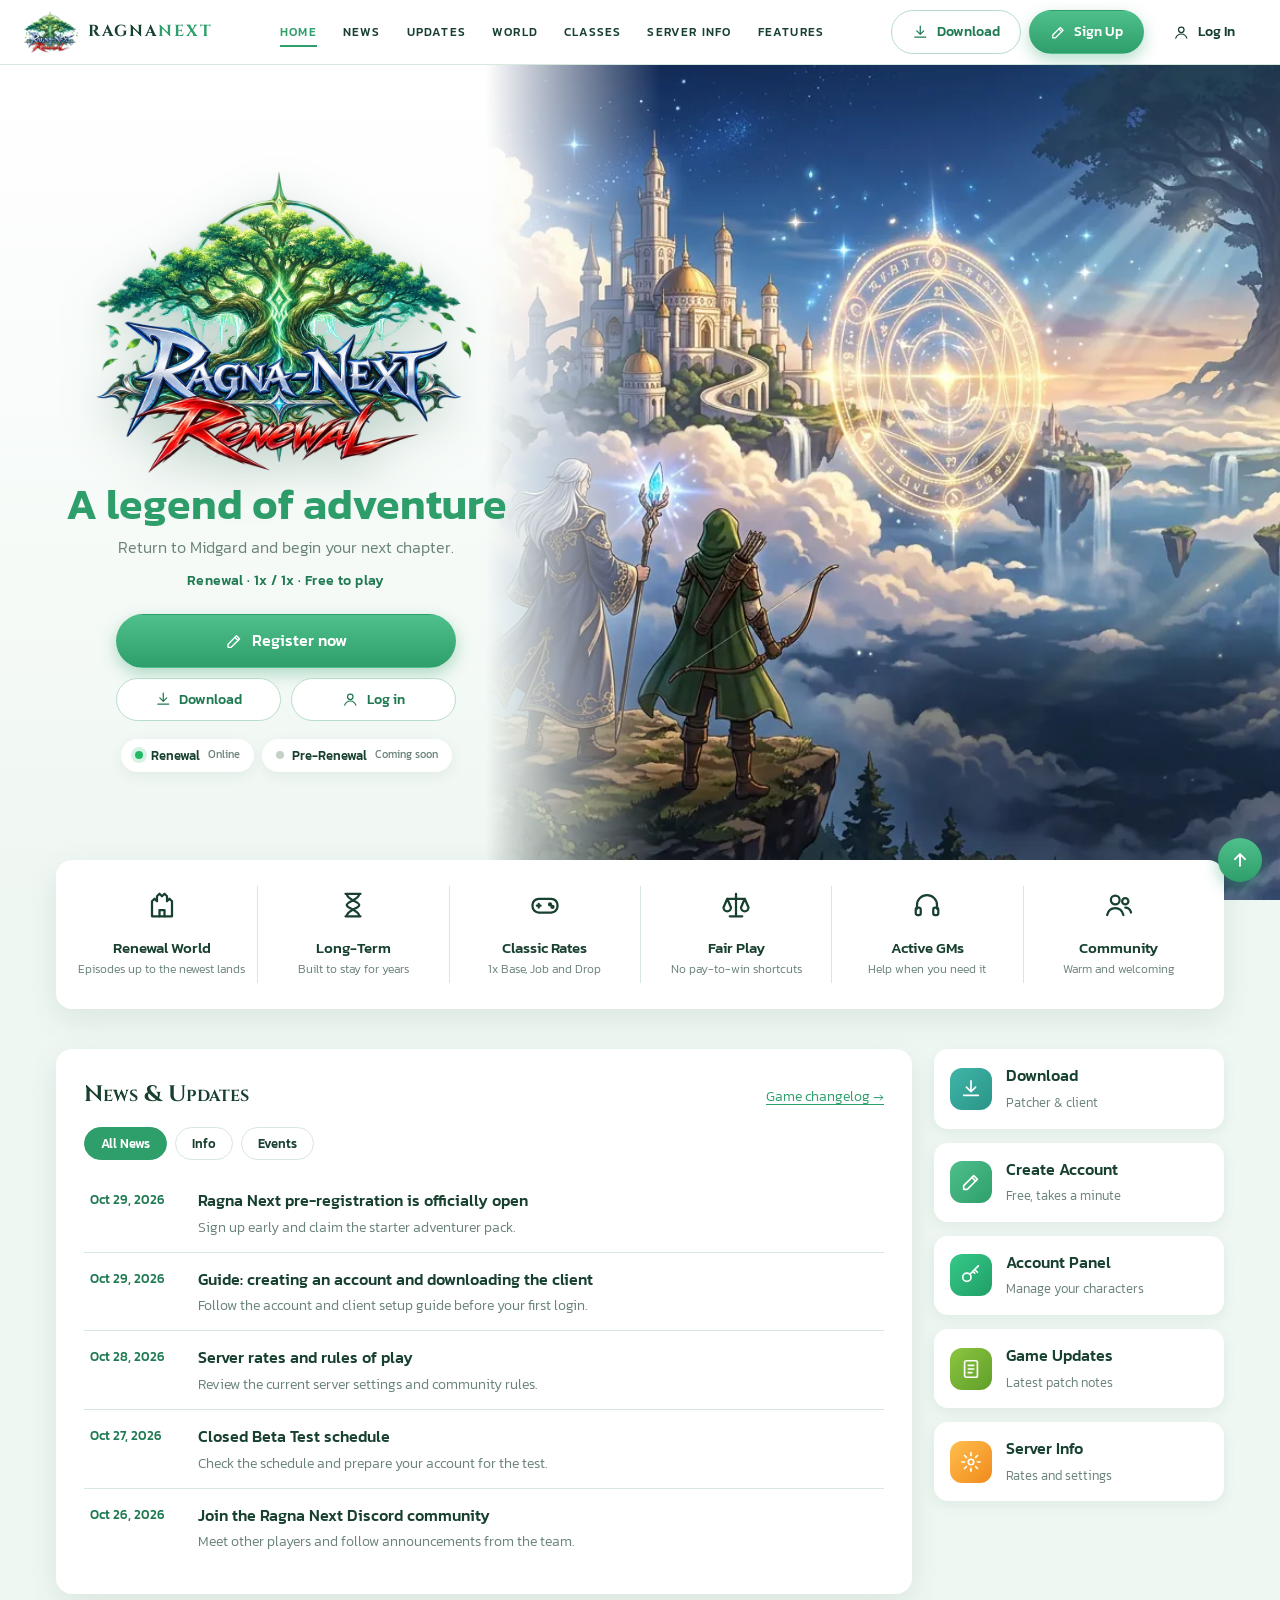
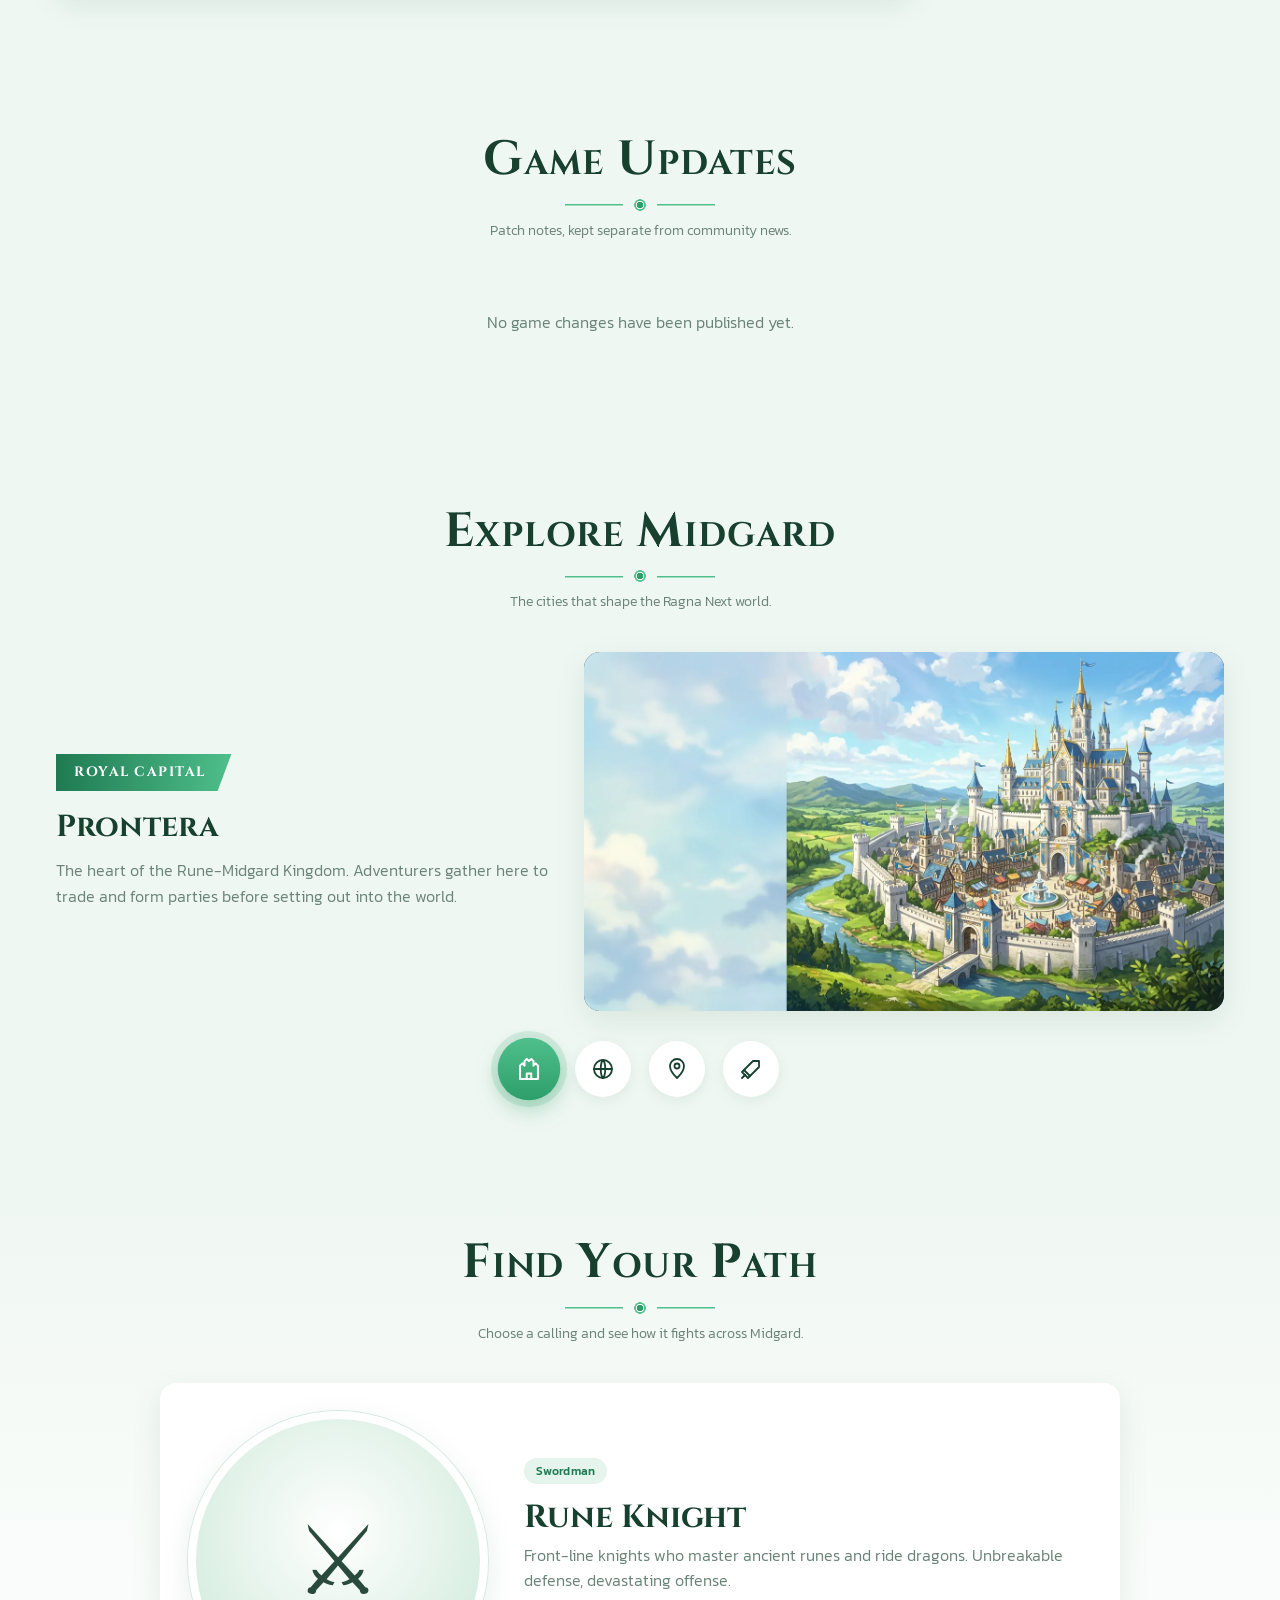
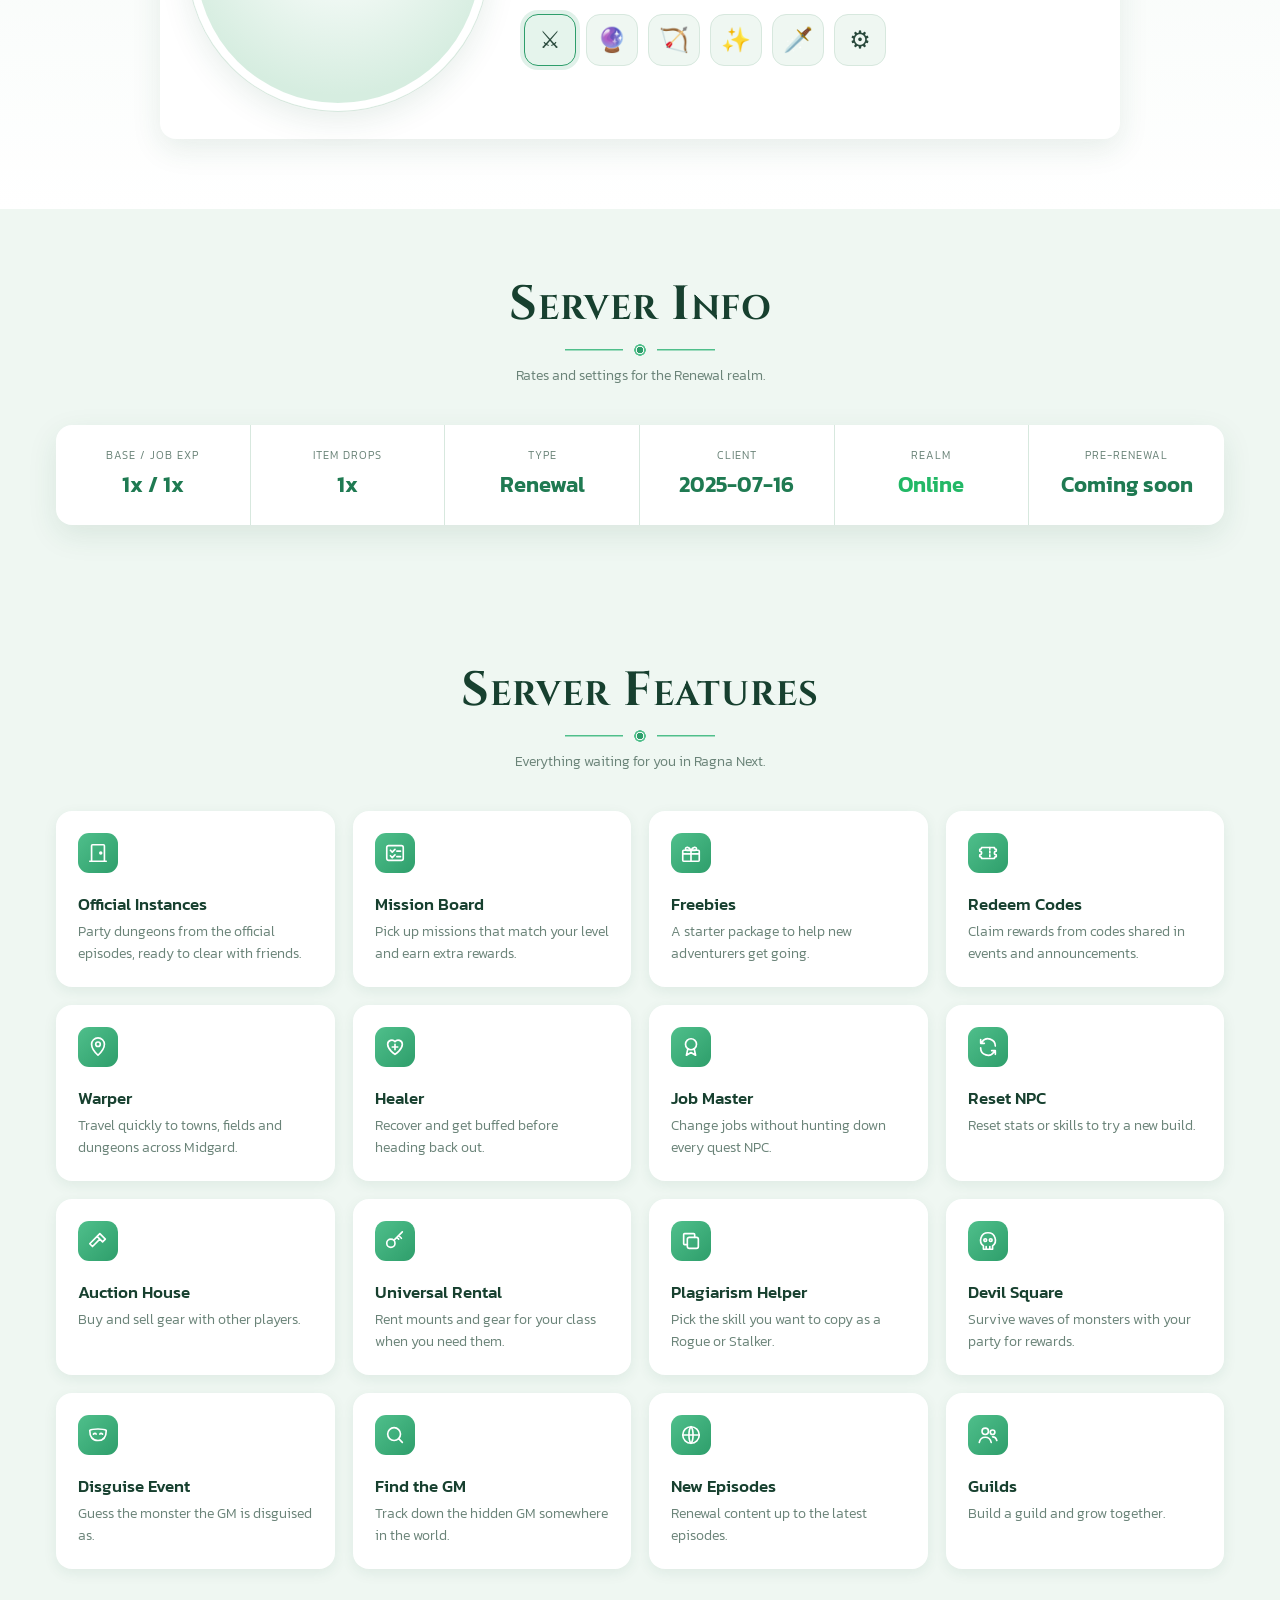
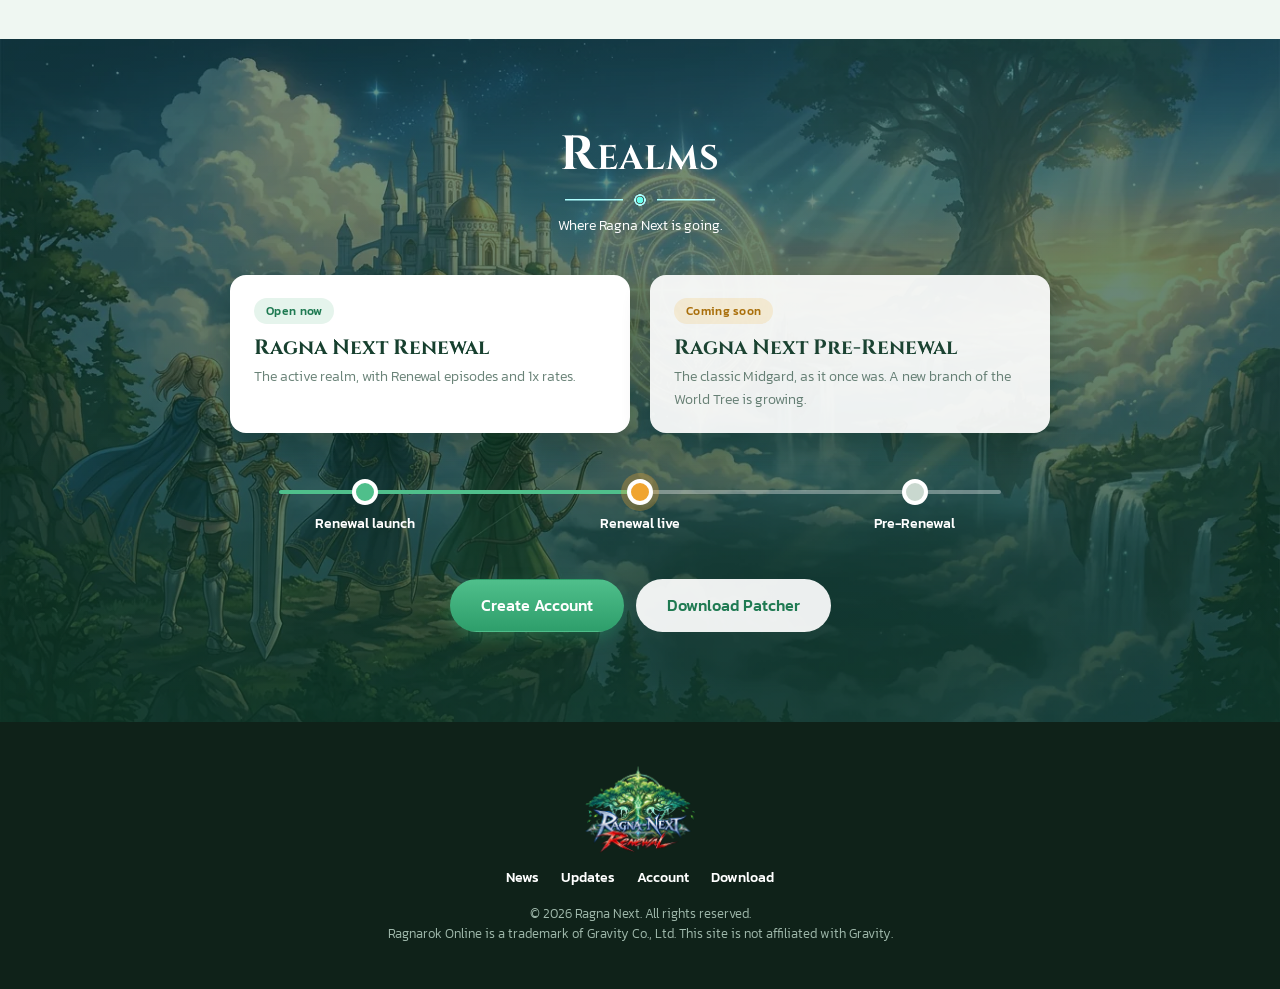
==== commit 1cbc1dbd: "Switch site primary color to soft green Co-Authored-By: Claude Opus 5.5 <noreply@anthropic.com>" ====
--- a/index.html
+++ b/index.html
@@ -7,7 +7,7 @@
   <meta name="description" content="Ragna Next: a Ragnarok Online Renewal server. Create your account, download the client, and begin your adventure in Midgard.">
   <link rel="preconnect" href="https://fonts.googleapis.com">
   <link href="https://fonts.googleapis.com/css2?family=Cinzel:wght@500;700;900&family=Kanit:wght@300;400;500;600&display=swap" rel="stylesheet">
-  <link rel="stylesheet" href="assets/style.css?v=20261104-sky-1">
+  <link rel="stylesheet" href="assets/style.css?v=20261104-green-1">
 </head>
 <body>
   <svg width="0" height="0" style="position:absolute" aria-hidden="true">
@@ -164,6 +164,14 @@
               <button type="button" class="dashboard-nav-item" id="staff-news-tab" data-dashboard-view="news" role="tab" aria-selected="false" aria-controls="staff-news-pane">News</button>
               <button type="button" class="dashboard-nav-item" id="staff-changelog-tab" data-dashboard-view="changelog" role="tab" aria-selected="false" aria-controls="staff-changelog-pane">Changelog</button>
               <button type="button" class="dashboard-nav-item" id="staff-events-tab" data-dashboard-view="events" role="tab" aria-selected="false" aria-controls="staff-events-pane">Events</button>
+              <span class="dashboard-nav-label">GM REPORTS</span>
+              <button type="button" class="dashboard-nav-item" id="gm-tab-report" data-dashboard-view="gm-report" role="tab" aria-selected="false" aria-controls="gm-pane">Report</button>
+              <button type="button" class="dashboard-nav-item" id="gm-tab-online" data-dashboard-view="gm-online" role="tab" aria-selected="false" aria-controls="gm-pane">Online</button>
+              <button type="button" class="dashboard-nav-item" id="gm-tab-items" data-dashboard-view="gm-items" role="tab" aria-selected="false" aria-controls="gm-pane">Item Log</button>
+              <button type="button" class="dashboard-nav-item" id="gm-tab-zeny" data-dashboard-view="gm-zeny" role="tab" aria-selected="false" aria-controls="gm-pane">Zeny Log</button>
+              <button type="button" class="dashboard-nav-item" id="gm-tab-trades" data-dashboard-view="gm-trades" role="tab" aria-selected="false" aria-controls="gm-pane">Trades</button>
+              <button type="button" class="dashboard-nav-item" id="gm-tab-cash" data-dashboard-view="gm-cash" role="tab" aria-selected="false" aria-controls="gm-pane">Cash Points</button>
+              <button type="button" class="dashboard-nav-item" id="gm-tab-commands" data-dashboard-view="gm-commands" role="tab" aria-selected="false" aria-controls="gm-pane">GM Commands</button>
             </nav>
             <div class="dashboard-content">
               <section id="dashboard-overview" class="dashboard-overview" role="tabpanel" aria-labelledby="dashboard-overview-tab">
@@ -189,6 +197,20 @@
                 <div id="staff-event-entries" class="staff-editor-entries"></div>
                 <div class="staff-editor-actions"><button class="btn btn-outline" id="staff-editor-add-event" type="button">Add event</button></div>
               </section>
+              <section id="gm-pane" class="gm-pane" role="tabpanel" aria-live="polite" hidden>
+                <div class="dashboard-content-heading"><p class="staff-editor-kicker">GM REPORTS · READ ONLY</p><h3 id="gm-title">Report</h3><p id="gm-intro"></p></div>
+                <div class="gm-filters" id="gm-filters">
+                  <label data-gm-field="char">Character<input id="gm-f-char" maxlength="30" placeholder="Name or char ID" autocomplete="off"></label>
+                  <label data-gm-field="item">Item ID<input id="gm-f-item" inputmode="numeric" maxlength="10" autocomplete="off"></label>
+                  <label data-gm-field="uid">Unique ID<input id="gm-f-uid" inputmode="numeric" maxlength="20" autocomplete="off"></label>
+                  <label data-gm-field="command">Command<input id="gm-f-command" maxlength="30" placeholder="e.g. @item" autocomplete="off"></label>
+                  <label data-gm-field="type">Type<select id="gm-f-type"></select></label>
+                  <label data-gm-field="period">Period<select id="gm-f-period"><option value="1">24 hours</option><option value="3">3 days</option><option value="7" selected>7 days</option><option value="30">30 days</option><option value="90">90 days</option></select></label>
+                  <label data-gm-field="filter">Filter<input id="gm-f-filter" placeholder="Name, account, map, guild, IP" autocomplete="off"></label>
+                  <button type="button" class="btn btn-primary" id="gm-search">Search</button>
+                </div>
+                <div id="gm-body" class="gm-body"></div>
+              </section>
             </div>
           </div>
           <p id="staff-editor-message" class="staff-editor-message" role="status" aria-live="polite"></p>
@@ -385,6 +407,7 @@
     </div>
   </div>
 
-  <script src="assets/main.js?v=20261104-sky-1"></script>
+  <script src="assets/main.js?v=20261104-gm-1"></script>
+  <script src="assets/gm.js?v=20261104-gm-1"></script>
 </body>
 </html>
--- a/assets/style.css
+++ b/assets/style.css
@@ -1,20 +1,20 @@
-/* Ragna Next — light "sky" theme */
+/* Ragna Next — light green theme */
 :root {
-  --bg: #eef6ff;
-  --bg2: #e3efff;
+  --bg: #eff7f2;
+  --bg2: #e2f1e8;
   --card: #ffffff;
-  --ink: #163a63;
-  --text: #26405e;
-  --muted: #6b819c;
-  --line: #dbe7f5;
-  --blue: #1e7cf2;
-  --blue-hi: #4aa3ff;
-  --blue-lo: #135bc0;
+  --ink: #17402f;
+  --text: #2a4a3d;
+  --muted: #6a8378;
+  --line: #d7e8de;
+  --primary: #2e9e6b;
+  --primary-hi: #4fbf8b;
+  --primary-lo: #1f7a52;
   --gold: #f0a530;
   --green: #22b866;
-  --navy: #0f1d30;
-  --shadow: 0 10px 30px rgba(30, 80, 150, .10);
-  --shadow-sm: 0 4px 14px rgba(30, 80, 150, .08);
+  --navy: #0f2219;
+  --shadow: 0 10px 30px rgba(30, 90, 60, .10);
+  --shadow-sm: 0 4px 14px rgba(30, 90, 60, .08);
   --radius: 16px;
   --serif: Cinzel, "Times New Roman", serif;
   --sans: Kanit, system-ui, -apple-system, "Segoe UI", sans-serif;
@@ -29,7 +29,7 @@
 button { font: inherit; color: inherit; background: none; border: 0; cursor: pointer; }
 img { max-width: 100%; display: block; }
 svg { width: 1.15em; height: 1.15em; fill: none; stroke: currentColor; stroke-width: 1.8; stroke-linecap: round; stroke-linejoin: round; flex: none; }
-:focus-visible { outline: 3px solid rgba(30, 124, 242, .45); outline-offset: 2px; }
+:focus-visible { outline: 3px solid rgba(46, 158, 107, .45); outline-offset: 2px; }
 
 .wrap { width: 100%; max-width: 1200px; margin: 0 auto; padding: 0 16px; position: relative; }
 .panel { position: relative; padding: 70px 0; scroll-margin-top: 64px; }
@@ -38,32 +38,32 @@
 /* ---------- buttons ---------- */
 .btn { display: inline-flex; align-items: center; justify-content: center; gap: 8px; padding: 9px 20px; border-radius: 999px; font-weight: 500; font-size: .9rem; white-space: nowrap; transition: transform .15s, box-shadow .2s, background .2s, color .2s, border-color .2s; border: 1.5px solid transparent; }
 .btn:hover { transform: translateY(-1px); }
-.btn-primary { background: linear-gradient(180deg, var(--blue-hi), var(--blue)); color: #fff; box-shadow: 0 6px 16px rgba(30, 124, 242, .35); }
-.btn-primary:hover { box-shadow: 0 8px 22px rgba(30, 124, 242, .45); }
-.btn-outline { background: #fff; color: var(--blue-lo); border-color: #b9d4f5; }
-.btn-outline:hover { border-color: var(--blue); color: var(--blue); }
+.btn-primary { background: linear-gradient(180deg, var(--primary-hi), var(--primary)); color: #fff; box-shadow: 0 6px 16px rgba(46, 158, 107, .35); }
+.btn-primary:hover { box-shadow: 0 8px 22px rgba(46, 158, 107, .45); }
+.btn-outline { background: #fff; color: var(--primary-lo); border-color: #b7dcc8; }
+.btn-outline:hover { border-color: var(--primary); color: var(--primary); }
 .btn-ghost { color: var(--ink); }
-.btn-ghost:hover { color: var(--blue); }
-.btn-light { background: rgba(255, 255, 255, .92); color: var(--blue-lo); }
+.btn-ghost:hover { color: var(--primary); }
+.btn-light { background: rgba(255, 255, 255, .92); color: var(--primary-lo); }
 .btn-lg { padding: 13px 30px; font-size: 1rem; }
 
-.pill { display: inline-block; padding: 3px 12px; border-radius: 999px; background: #e6f0ff; color: var(--blue-lo); font-size: .78rem; font-weight: 500; letter-spacing: .3px; }
+.pill { display: inline-block; padding: 3px 12px; border-radius: 999px; background: #e5f4ec; color: var(--primary-lo); font-size: .78rem; font-weight: 500; letter-spacing: .3px; }
 .pill-gold { background: #fff3dc; color: #b06f05; }
 
 /* ---------- top bar ---------- */
 .topbar { position: sticky; top: 0; z-index: 50; height: 64px; display: flex; align-items: center; gap: 28px; padding: 0 24px; background: rgba(255, 255, 255, .96); backdrop-filter: blur(8px); box-shadow: 0 1px 0 var(--line); transition: box-shadow .3s; }
-.topbar.solid { box-shadow: 0 6px 20px rgba(30, 80, 150, .10); }
+.topbar.solid { box-shadow: 0 6px 20px rgba(30, 90, 60, .10); }
 .brand { display: flex; align-items: center; gap: 10px; font-family: var(--serif); font-weight: 700; letter-spacing: 2px; color: var(--ink); }
 .brand img { width: 54px; height: auto; }
-.brand b { color: var(--blue); }
+.brand b { color: var(--primary); }
 .menu { display: flex; gap: 26px; flex: 1; justify-content: center; }
 .menu a { font-size: .74rem; font-weight: 500; letter-spacing: 1.2px; text-transform: uppercase; color: var(--ink); position: relative; padding: 6px 0; transition: color .2s; }
-.menu a::after { content: ""; position: absolute; left: 50%; bottom: 0; width: 0; height: 2px; background: var(--blue); transition: all .25s; }
-.menu a:hover, .menu a.on { color: var(--blue); }
+.menu a::after { content: ""; position: absolute; left: 50%; bottom: 0; width: 0; height: 2px; background: var(--primary); transition: all .25s; }
+.menu a:hover, .menu a.on { color: var(--primary); }
 .menu a:hover::after, .menu a.on::after { left: 0; width: 100%; }
 .menu .staff-dashboard-link { color: var(--gold); }
 .topbar-actions { display: flex; gap: 8px; align-items: center; }
-.burger { display: none; width: 42px; height: 38px; border: 1.5px solid #b9d4f5; border-radius: 10px; flex-direction: column; justify-content: center; align-items: center; gap: 4px; margin-left: auto; }
+.burger { display: none; width: 42px; height: 38px; border: 1.5px solid #b7dcc8; border-radius: 10px; flex-direction: column; justify-content: center; align-items: center; gap: 4px; margin-left: auto; }
 .burger span { width: 18px; height: 2px; background: var(--ink); border-radius: 2px; }
 
 /* ---------- hero ---------- */
@@ -71,17 +71,17 @@
 .hero-art { position: absolute; inset: 0 0 0 38%; background: url(img/hero.webp) center / cover no-repeat; -webkit-mask-image: linear-gradient(90deg, transparent 0, #000 22%); mask-image: linear-gradient(90deg, transparent 0, #000 22%); }
 .hero-inner { position: relative; width: 100%; max-width: 1200px; margin: 0 auto; padding: 40px 16px 60px; }
 .hero-content { width: min(460px, 100%); text-align: center; display: flex; flex-direction: column; align-items: center; animation: rise .8s ease both; }
-.hero-logo { width: min(380px, 85%); height: auto; filter: drop-shadow(0 14px 24px rgba(20, 70, 140, .25)); }
-.hero-heading { margin-top: 6px; font-weight: 600; font-size: clamp(1.9rem, 3.6vw, 2.7rem); line-height: 1.15; color: var(--blue); }
+.hero-logo { width: min(380px, 85%); height: auto; filter: drop-shadow(0 14px 24px rgba(20, 80, 55, .25)); }
+.hero-heading { margin-top: 6px; font-weight: 600; font-size: clamp(1.9rem, 3.6vw, 2.7rem); line-height: 1.15; color: var(--primary); }
 .hero-tag { color: var(--muted); margin-top: 6px; }
-.hero-sub { margin-top: 10px; color: var(--blue-lo); font-weight: 500; font-size: .85rem; letter-spacing: .4px; }
+.hero-sub { margin-top: 10px; color: var(--primary-lo); font-weight: 500; font-size: .85rem; letter-spacing: .4px; }
 .hero-actions { margin-top: 22px; display: grid; gap: 10px; width: min(340px, 100%); }
 .hero-actions .btn-lg { width: 100%; }
 .hero-actions-row { display: grid; grid-template-columns: 1fr 1fr; gap: 10px; }
 .servers { margin-top: 18px; display: flex; gap: 8px; flex-wrap: wrap; justify-content: center; }
 .server { display: inline-flex; align-items: center; gap: 8px; padding: 6px 14px; border-radius: 999px; background: #fff; box-shadow: var(--shadow-sm); font-size: .82rem; font-weight: 500; color: var(--ink); }
 .server small { color: var(--muted); font-weight: 400; }
-.server i { width: 8px; height: 8px; border-radius: 50%; background: #c1ccd8; }
+.server i { width: 8px; height: 8px; border-radius: 50%; background: #c3d1c8; }
 .server.live i { background: var(--green); box-shadow: 0 0 0 4px rgba(34, 184, 102, .18); animation: pulse 2s infinite; }
 @keyframes pulse { 50% { box-shadow: 0 0 0 7px rgba(34, 184, 102, 0); } }
 @keyframes rise { from { opacity: 0; transform: translateY(16px); } }
@@ -99,10 +99,10 @@
 .section-heading { text-align: center; margin-bottom: 38px; }
 .title { font-family: var(--serif); font-weight: 700; font-size: clamp(2rem, 4.4vw, 3rem); color: var(--ink); letter-spacing: 1px; line-height: 1.1; font-variant: small-caps; }
 .ornament { display: block; width: 150px; height: 12px; margin: 12px auto 8px; background:
-  linear-gradient(var(--blue-hi), var(--blue-hi)) left center / 58px 1.5px no-repeat,
-  linear-gradient(var(--blue-hi), var(--blue-hi)) right center / 58px 1.5px no-repeat,
-  radial-gradient(circle, var(--blue) 0 3px, transparent 3.5px) center / 12px 12px no-repeat,
-  radial-gradient(circle, transparent 4px, var(--blue-hi) 4.5px 5.5px, transparent 6px) center / 14px 14px no-repeat; }
+  linear-gradient(var(--primary-hi), var(--primary-hi)) left center / 58px 1.5px no-repeat,
+  linear-gradient(var(--primary-hi), var(--primary-hi)) right center / 58px 1.5px no-repeat,
+  radial-gradient(circle, var(--primary) 0 3px, transparent 3.5px) center / 12px 12px no-repeat,
+  radial-gradient(circle, transparent 4px, var(--primary-hi) 4.5px 5.5px, transparent 6px) center / 14px 14px no-repeat; }
 .section-intro { color: var(--muted); font-size: .9rem; }
 .section-heading .btn { margin-top: 16px; }
 .section-heading.light .title, .section-heading.light .section-intro { color: #fff; }
@@ -112,17 +112,17 @@
 .news-layout { display: grid; grid-template-columns: 1fr 290px; gap: 22px; align-items: start; }
 .card-head { display: flex; align-items: baseline; justify-content: space-between; gap: 12px; margin-bottom: 14px; }
 .card-title { font-family: var(--serif); font-variant: small-caps; font-size: 1.4rem; color: var(--ink); }
-.card-link { color: var(--blue); font-size: .85rem; text-decoration: underline; text-underline-offset: 3px; }
+.card-link { color: var(--primary); font-size: .85rem; text-decoration: underline; text-underline-offset: 3px; }
 .tabs { display: flex; gap: 8px; flex-wrap: wrap; margin-bottom: 14px; }
 .tab { padding: 5px 16px; border-radius: 999px; border: 1.5px solid var(--line); font-size: .82rem; font-weight: 500; color: var(--ink); transition: all .2s; }
-.tab:hover { border-color: var(--blue-hi); }
-.tab.on { background: var(--blue); border-color: var(--blue); color: #fff; }
+.tab:hover { border-color: var(--primary-hi); }
+.tab.on { background: var(--primary); border-color: var(--primary); color: #fff; }
 #news-items { list-style: none; min-height: 160px; }
 #news-items li.hide { display: none; }
 #news-items li + li { border-top: 1px solid var(--line); }
 #news-items a { display: flex; gap: 16px; padding: 14px 6px; border-radius: 10px; transition: background .2s; }
-#news-items a:hover { background: #f4f9ff; }
-#news-items time { flex: none; width: 92px; font-size: .8rem; color: var(--blue-lo); font-weight: 500; padding-top: 2px; }
+#news-items a:hover { background: #f2f9f5; }
+#news-items time { flex: none; width: 92px; font-size: .8rem; color: var(--primary-lo); font-weight: 500; padding-top: 2px; }
 .news-item-content { display: grid; gap: 2px; }
 .news-item-title { color: var(--ink); font-weight: 500; }
 .news-item-summary { color: var(--muted); font-size: .86rem; }
@@ -133,19 +133,19 @@
 .qlink:hover { transform: translateY(-2px); box-shadow: var(--shadow); }
 .qlink b { display: block; font-weight: 500; color: var(--ink); }
 .qlink small { color: var(--muted); font-size: .8rem; }
-.qicon { width: 42px; height: 42px; border-radius: 12px; display: grid; place-items: center; color: #fff; background: linear-gradient(135deg, #6a7dff, #4b5ee8); }
+.qicon { width: 42px; height: 42px; border-radius: 12px; display: grid; place-items: center; color: #fff; background: linear-gradient(135deg, #3fb6a8, #2a9488); }
 .qicon svg { width: 22px; height: 22px; }
-.qicon.c2 { background: linear-gradient(135deg, #4aa3ff, #1e7cf2); }
+.qicon.c2 { background: linear-gradient(135deg, #4fbf8b, #2e9e6b); }
 .qicon.c3 { background: linear-gradient(135deg, #36c98a, #1f9e66); }
-.qicon.c4 { background: linear-gradient(135deg, #4fb8ff, #2a8ce0); }
+.qicon.c4 { background: linear-gradient(135deg, #8cc63f, #5f9e2a); }
 .qicon.c5 { background: linear-gradient(135deg, #ffbf4d, #f08a1c); }
 
 /* ---------- changelog ---------- */
 .changelog-list { display: grid; gap: 14px; max-width: 860px; margin: 0 auto; }
-.changelog-entry { background: var(--card); border-radius: 14px; box-shadow: var(--shadow-sm); padding: 20px 24px; border-left: 4px solid var(--blue); transition: transform .2s, box-shadow .2s; }
+.changelog-entry { background: var(--card); border-radius: 14px; box-shadow: var(--shadow-sm); padding: 20px 24px; border-left: 4px solid var(--primary); transition: transform .2s, box-shadow .2s; }
 .changelog-entry:hover { transform: translateY(-2px); box-shadow: var(--shadow); }
 .changelog-meta { display: flex; gap: 12px; align-items: center; font-size: .8rem; color: var(--muted); }
-.changelog-meta .category { padding: 2px 10px; border-radius: 999px; background: #e6f0ff; color: var(--blue-lo); font-weight: 500; }
+.changelog-meta .category { padding: 2px 10px; border-radius: 999px; background: #e5f4ec; color: var(--primary-lo); font-weight: 500; }
 .changelog-entry h3 { margin-top: 8px; color: var(--ink); font-weight: 500; font-size: 1.1rem; }
 .changelog-entry p { color: var(--muted); font-size: .9rem; white-space: pre-line; }
 .changelog-empty { text-align: center; color: var(--muted); padding: 30px 0; }
@@ -153,7 +153,7 @@
 /* ---------- world showcase ---------- */
 .showcase { display: grid; grid-template-columns: 1fr 1.3fr; gap: 36px; align-items: center; }
 .world-text { animation: rise .5s ease both; }
-.world-text small { display: inline-block; padding: 8px 26px 8px 18px; background: linear-gradient(90deg, var(--blue-lo), var(--blue-hi)); color: #fff; font-family: var(--serif); font-weight: 700; letter-spacing: 1.5px; text-transform: uppercase; font-size: .85rem; clip-path: polygon(0 0, 100% 0, 92% 100%, 0 100%); }
+.world-text small { display: inline-block; padding: 8px 26px 8px 18px; background: linear-gradient(90deg, var(--primary-lo), var(--primary-hi)); color: #fff; font-family: var(--serif); font-weight: 700; letter-spacing: 1.5px; text-transform: uppercase; font-size: .85rem; clip-path: polygon(0 0, 100% 0, 92% 100%, 0 100%); }
 .world-text h3 { margin-top: 12px; font-family: var(--serif); color: var(--ink); font-size: 1.9rem; }
 .world-text p { color: var(--muted); margin-top: 6px; }
 .showcase-media { border-radius: var(--radius); overflow: hidden; box-shadow: var(--shadow); aspect-ratio: 16 / 9; background: var(--bg2); }
@@ -162,112 +162,144 @@
 .world-tabs { display: flex; justify-content: center; gap: 18px; margin-top: 30px; }
 .world-tabs button { width: 56px; height: 56px; border-radius: 50%; background: #fff; color: var(--ink); box-shadow: var(--shadow-sm); display: grid; place-items: center; transition: all .2s; }
 .world-tabs button svg { width: 24px; height: 24px; }
-.world-tabs button:hover { color: var(--blue); }
-.world-tabs button.on { background: linear-gradient(180deg, var(--blue-hi), var(--blue)); color: #fff; transform: scale(1.12); box-shadow: 0 0 0 6px rgba(30, 124, 242, .15), 0 8px 20px rgba(30, 124, 242, .35); }
+.world-tabs button:hover { color: var(--primary); }
+.world-tabs button.on { background: linear-gradient(180deg, var(--primary-hi), var(--primary)); color: #fff; transform: scale(1.12); box-shadow: 0 0 0 6px rgba(46, 158, 107, .15), 0 8px 20px rgba(46, 158, 107, .35); }
 
 /* ---------- classes ---------- */
 .chars { background: linear-gradient(180deg, var(--bg), #fff); }
 .char-body { display: grid; grid-template-columns: 300px 1fr; gap: 36px; align-items: center; max-width: 960px; margin: 0 auto; }
-.char-art { aspect-ratio: 1; border-radius: 50%; display: grid; place-items: center; background: radial-gradient(circle at 50% 40%, #fff, #dcebff 70%); box-shadow: inset 0 0 0 8px #fff, 0 0 0 1px var(--line), var(--shadow); }
+.char-art { aspect-ratio: 1; border-radius: 50%; display: grid; place-items: center; background: radial-gradient(circle at 50% 40%, #fff, #d6ede0 70%); box-shadow: inset 0 0 0 8px #fff, 0 0 0 1px var(--line), var(--shadow); }
 .char-emblem { font-size: 6rem; animation: rise .5s ease both; }
 .char-info h3 { font-family: var(--serif); font-size: 2rem; color: var(--ink); margin-top: 8px; }
 .char-info > p:not(.pill) { color: var(--muted); }
 .char-list { display: flex; gap: 10px; flex-wrap: wrap; margin-top: 20px; }
 .char-list button { width: 52px; height: 52px; border-radius: 14px; background: var(--bg); font-size: 1.5rem; border: 1.5px solid var(--line); transition: all .2s; }
-.char-list button:hover { border-color: var(--blue-hi); }
-.char-list button.on { border-color: var(--blue); background: #e6f0ff; box-shadow: 0 0 0 4px rgba(30, 124, 242, .15); }
+.char-list button:hover { border-color: var(--primary-hi); }
+.char-list button.on { border-color: var(--primary); background: #e5f4ec; box-shadow: 0 0 0 4px rgba(46, 158, 107, .15); }
 
 /* ---------- server info ---------- */
 .stat-grid { display: grid; grid-template-columns: repeat(6, 1fr); background: var(--card); border-radius: var(--radius); box-shadow: var(--shadow); overflow: hidden; }
 .stat-grid div { padding: 22px 10px; text-align: center; border-right: 1px solid var(--line); }
 .stat-grid div:last-child { border-right: 0; }
 .stat-grid small { display: block; text-transform: uppercase; letter-spacing: 1px; font-size: .68rem; color: var(--muted); }
-.stat-grid strong { display: block; margin-top: 4px; font-size: 1.35rem; font-weight: 600; color: var(--blue-lo); }
+.stat-grid strong { display: block; margin-top: 4px; font-size: 1.35rem; font-weight: 600; color: var(--primary-lo); }
 .stat-grid strong.ok { color: var(--green); }
 
 /* ---------- features ---------- */
 .feature-grid { display: grid; grid-template-columns: repeat(4, 1fr); gap: 18px; }
 .feature-grid article { background: var(--card); border-radius: var(--radius); box-shadow: var(--shadow-sm); padding: 22px; transition: transform .2s, box-shadow .2s; }
 .feature-grid article:hover { transform: translateY(-3px); box-shadow: var(--shadow); }
-.feature-grid svg { width: 40px; height: 40px; padding: 9px; border-radius: 11px; color: #fff; background: linear-gradient(135deg, var(--blue-hi), var(--blue)); }
+.feature-grid svg { width: 40px; height: 40px; padding: 9px; border-radius: 11px; color: #fff; background: linear-gradient(135deg, var(--primary-hi), var(--primary)); }
 .feature-grid h3 { margin-top: 12px; font-weight: 500; color: var(--ink); font-size: 1.05rem; }
 .feature-grid p { margin-top: 2px; font-size: .85rem; color: var(--muted); }
 
 /* ---------- realms band ---------- */
-.realms-band { padding: 90px 0; background: linear-gradient(180deg, rgba(14, 50, 110, .55), rgba(14, 50, 110, .75)), url(img/hero.webp) center / cover no-repeat; color: #fff; }
+.realms-band { padding: 90px 0; background: linear-gradient(180deg, rgba(16, 62, 44, .55), rgba(16, 62, 44, .75)), url(img/hero.webp) center / cover no-repeat; color: #fff; }
 .realms-band .ornament { filter: brightness(2.2); }
 .realm-cards { display: grid; grid-template-columns: 1fr 1fr; gap: 20px; max-width: 820px; margin: 0 auto; }
-.realm { background: #fff; color: var(--text); border-radius: var(--radius); padding: 22px 24px; box-shadow: 0 14px 30px rgba(0, 20, 60, .3); }
+.realm { background: #fff; color: var(--text); border-radius: var(--radius); padding: 22px 24px; box-shadow: 0 14px 30px rgba(0, 30, 20, .3); }
 .realm h3 { margin-top: 8px; font-family: var(--serif); color: var(--ink); font-size: 1.3rem; }
 .realm p { color: var(--muted); font-size: .9rem; }
 .realm.soon { opacity: .92; }
 .timeline { list-style: none; display: flex; justify-content: space-between; max-width: 820px; margin: 46px auto 0; position: relative; }
-.timeline::before { content: ""; position: absolute; left: 6%; right: 6%; top: 11px; height: 4px; border-radius: 4px; background: linear-gradient(90deg, var(--blue-hi) 0 50%, rgba(255, 255, 255, .35) 50%); }
+.timeline::before { content: ""; position: absolute; left: 6%; right: 6%; top: 11px; height: 4px; border-radius: 4px; background: linear-gradient(90deg, var(--primary-hi) 0 50%, rgba(255, 255, 255, .35) 50%); }
 .timeline li { position: relative; display: flex; flex-direction: column; align-items: center; gap: 8px; font-size: .85rem; font-weight: 500; width: 33%; text-align: center; }
-.timeline i { width: 26px; height: 26px; border-radius: 50%; background: #c8d3e0; border: 4px solid #fff; }
-.timeline .done i { background: var(--blue-hi); }
+.timeline i { width: 26px; height: 26px; border-radius: 50%; background: #c9d8cf; border: 4px solid #fff; }
+.timeline .done i { background: var(--primary-hi); }
 .timeline .now i { background: var(--gold); box-shadow: 0 0 0 6px rgba(240, 165, 48, .3); }
 .cta-row { display: flex; gap: 12px; justify-content: center; flex-wrap: wrap; margin-top: 44px; }
 
 /* ---------- footer ---------- */
-.footer { background: var(--navy); color: #9fb0c6; text-align: center; padding: 44px 16px; font-size: .8rem; }
+.footer { background: var(--navy); color: #9fb8ab; text-align: center; padding: 44px 16px; font-size: .8rem; }
 .footer img { width: 110px; height: auto; margin: 0 auto 14px; }
 .footer nav { display: flex; gap: 22px; justify-content: center; flex-wrap: wrap; margin-bottom: 14px; }
 .footer nav a { color: #fff; font-weight: 500; font-size: .88rem; }
-.footer nav a:hover { color: var(--blue-hi); }
-.to-top { position: fixed; right: 18px; bottom: 18px; z-index: 40; width: 44px; height: 44px; border-radius: 50%; display: grid; place-items: center; color: #fff; background: linear-gradient(180deg, var(--blue-hi), var(--blue)); box-shadow: 0 6px 16px rgba(30, 124, 242, .4); }
+.footer nav a:hover { color: var(--primary-hi); }
+.to-top { position: fixed; right: 18px; bottom: 18px; z-index: 40; width: 44px; height: 44px; border-radius: 50%; display: grid; place-items: center; color: #fff; background: linear-gradient(180deg, var(--primary-hi), var(--primary)); box-shadow: 0 6px 16px rgba(46, 158, 107, .4); }
 .to-top svg { width: 20px; height: 20px; stroke-width: 2.4; }
 
 /* ---------- staff dashboard ---------- */
 .dashboard { background: #fff; }
 .dashboard-active main > .panel:not(.dashboard), .dashboard-active .values { display: none; }
 .staff-editor-heading { display: flex; justify-content: space-between; align-items: end; gap: 16px; flex-wrap: wrap; }
-.staff-editor-kicker { font-size: .72rem; letter-spacing: 2px; color: var(--blue); font-weight: 600; }
+.staff-editor-kicker { font-size: .72rem; letter-spacing: 2px; color: var(--primary); font-weight: 600; }
 .staff-editor-intro { color: var(--muted); margin: 8px 0 24px; }
 .dashboard-layout { display: grid; grid-template-columns: 210px 1fr; gap: 24px; }
 .dashboard-nav { display: flex; flex-direction: column; gap: 4px; background: var(--bg); border-radius: 14px; padding: 14px; align-self: start; }
 .dashboard-nav-label { font-size: .68rem; letter-spacing: 2px; color: var(--muted); padding: 4px 10px; }
 .dashboard-nav-item { text-align: left; padding: 9px 12px; border-radius: 10px; font-weight: 500; color: var(--ink); }
 .dashboard-nav-item:hover, .dashboard-nav-item:focus-visible { background: #fff; }
-.dashboard-nav-item.on { background: var(--blue); color: #fff; }
+.dashboard-nav-item.on { background: var(--primary); color: #fff; }
 .dashboard-content-heading { margin-bottom: 18px; }
 .dashboard-content-heading h3 { font-size: 1.4rem; color: var(--ink); font-weight: 500; }
 .dashboard-content-heading p:last-child { color: var(--muted); }
 .dashboard-cards { display: grid; grid-template-columns: repeat(3, 1fr); gap: 16px; }
 .dashboard-card { border: 1px solid var(--line); border-radius: 14px; padding: 18px; display: grid; gap: 6px; align-content: start; }
 .dashboard-card > span { font-size: .72rem; letter-spacing: 2px; color: var(--muted); }
-.dashboard-card > strong { font-size: 2rem; color: var(--blue-lo); font-weight: 600; }
+.dashboard-card > strong { font-size: 2rem; color: var(--primary-lo); font-weight: 600; }
 .dashboard-card p { color: var(--muted); font-size: .86rem; }
 .dashboard-card .btn { justify-self: start; margin-top: 6px; }
 .staff-editor-entries { display: grid; gap: 14px; }
 .staff-editor-entry { border: 1px solid var(--line); border-radius: 14px; padding: 16px; display: grid; gap: 12px; }
-.staff-editor-entry legend { padding: 0 8px; font-weight: 500; color: var(--blue-lo); }
+.staff-editor-entry legend { padding: 0 8px; font-weight: 500; color: var(--primary-lo); }
 .staff-editor-grid { display: grid; grid-template-columns: repeat(auto-fit, minmax(180px, 1fr)); gap: 12px; }
 .staff-editor-entry label { display: grid; gap: 4px; font-size: .82rem; color: var(--muted); }
 .staff-editor-entry input, .staff-editor-entry select, .staff-editor-entry textarea { font: inherit; font-weight: 400; color: var(--ink); background: var(--bg); border: 1.5px solid var(--line); border-radius: 10px; padding: 8px 10px; width: 100%; }
-.staff-editor-entry input:focus, .staff-editor-entry select:focus, .staff-editor-entry textarea:focus { outline: none; border-color: var(--blue-hi); background: #fff; }
+.staff-editor-entry input:focus, .staff-editor-entry select:focus, .staff-editor-entry textarea:focus { outline: none; border-color: var(--primary-hi); background: #fff; }
 .staff-editor-remove { justify-self: start; }
 .staff-editor-actions { display: flex; gap: 10px; margin-top: 16px; }
 .staff-editor-message { margin-top: 14px; color: var(--muted); }
 .staff-editor-message.error { color: #d23b3b; }
 .staff-editor-message.success { color: var(--green); }
 
+/* ---------- GM reports ---------- */
+.dashboard-nav-label + .dashboard-nav-label, .dashboard-nav-item + .dashboard-nav-label { margin-top: 12px; }
+.gm-filters { display: flex; flex-wrap: wrap; gap: 10px; align-items: end; margin-bottom: 18px; padding: 14px; background: var(--bg); border-radius: 14px; }
+.gm-filters label { display: grid; gap: 4px; font-size: .78rem; color: var(--muted); flex: 1 1 140px; }
+.gm-filters input, .gm-filters select { font: inherit; font-weight: 400; color: var(--ink); background: #fff; border: 1.5px solid var(--line); border-radius: 10px; padding: 8px 10px; width: 100%; }
+.gm-filters input:focus, .gm-filters select:focus { outline: none; border-color: var(--primary-hi); }
+.gm-stats { display: grid; grid-template-columns: repeat(auto-fit, minmax(150px, 1fr)); gap: 12px; margin-bottom: 20px; }
+.gm-stat { background: var(--bg); border-radius: 12px; padding: 12px 14px; }
+.gm-stat small { display: block; text-transform: uppercase; letter-spacing: 1px; font-size: .66rem; color: var(--muted); }
+.gm-stat strong { display: block; font-size: 1.35rem; font-weight: 600; color: var(--ink); line-height: 1.3; overflow-wrap: anywhere; }
+.gm-stat span { font-size: .76rem; color: var(--muted); }
+.gm-sub { font-family: var(--serif); font-variant: small-caps; color: var(--ink); font-size: 1.15rem; margin: 6px 0 10px; }
+.gm-table-wrap { overflow-x: auto; border: 1px solid var(--line); border-radius: 12px; }
+.gm-table { width: 100%; border-collapse: collapse; font-size: .84rem; }
+.gm-table th { text-align: left; font-weight: 500; font-size: .7rem; letter-spacing: 1px; text-transform: uppercase; color: var(--primary-lo); background: #f2f9f5; padding: 10px 12px; white-space: nowrap; }
+.gm-table td { padding: 9px 12px; border-top: 1px solid var(--line); color: var(--ink); vertical-align: top; }
+.gm-table tr:hover td { background: #f9fcfa; }
+.gm-table code { font-family: ui-monospace, Consolas, monospace; font-size: .8rem; background: var(--bg); padding: 1px 6px; border-radius: 6px; }
+.gm-table ul { list-style: none; margin-top: 2px; color: var(--muted); }
+.gm-muted { color: var(--muted); font-size: .78rem; }
+.gm-pos { color: var(--green); font-weight: 500; }
+.gm-neg { color: #d23b3b; font-weight: 500; }
+.gm-ok { color: var(--green); font-weight: 500; }
+.gm-warn { color: #c2410c; font-weight: 500; }
+.gm-empty { padding: 30px 10px; text-align: center; color: var(--muted); }
+.gm-empty.error { color: #d23b3b; }
+.gm-note { font-size: .8rem; color: var(--muted); margin-bottom: 8px; }
+.gm-chips { display: flex; flex-wrap: wrap; gap: 6px; margin-bottom: 14px; }
+.gm-chip { padding: 4px 12px; border-radius: 999px; background: #e5f4ec; color: var(--primary-lo); font-size: .8rem; }
+.gm-chip b { font-weight: 600; }
+.gm-actions { margin-top: 14px; }
+
 /* ---------- auth modal ---------- */
 .auth { position: fixed; inset: 0; z-index: 100; display: grid; place-items: center; padding: 16px; }
-.auth-backdrop { position: absolute; inset: 0; background: rgba(15, 29, 48, .55); backdrop-filter: blur(3px); }
-.auth-box { position: relative; width: min(480px, 100%); max-height: calc(100vh - 32px); overflow-y: auto; background: #fff; border-radius: 20px; padding: 30px 28px 24px; box-shadow: 0 30px 60px rgba(0, 20, 60, .3); animation: rise .3s ease both; }
+.auth-backdrop { position: absolute; inset: 0; background: rgba(12, 30, 22, .55); backdrop-filter: blur(3px); }
+.auth-box { position: relative; width: min(480px, 100%); max-height: calc(100vh - 32px); overflow-y: auto; background: #fff; border-radius: 20px; padding: 30px 28px 24px; box-shadow: 0 30px 60px rgba(0, 30, 20, .3); animation: rise .3s ease both; }
 .auth-x { position: absolute; top: 10px; right: 14px; font-size: 1.6rem; color: var(--muted); }
 .auth-x:hover { color: var(--ink); }
 .auth-brand { text-align: center; font-family: var(--serif); font-weight: 700; letter-spacing: 3px; color: var(--ink); font-size: 1.2rem; }
-.auth-brand b { color: var(--blue); }
+.auth-brand b { color: var(--primary); }
 .auth-tabs { display: grid; grid-template-columns: 1fr 1fr; background: var(--bg); border-radius: 999px; padding: 4px; margin: 16px 0 20px; }
 .auth-tabs button { padding: 8px; border-radius: 999px; font-weight: 500; color: var(--muted); }
-.auth-tabs button.on { background: #fff; color: var(--blue); box-shadow: var(--shadow-sm); }
+.auth-tabs button.on { background: #fff; color: var(--primary); box-shadow: var(--shadow-sm); }
 .auth-form { display: grid; gap: 12px; }
 .auth-form label, .auth-form legend { display: grid; gap: 4px; font-size: .82rem; color: var(--muted); font-weight: 400; }
 .auth-form fieldset { border: 0; }
 .auth-form input:not([type=radio]), .auth-form select { font: inherit; font-weight: 400; color: var(--ink); background: var(--bg); border: 1.5px solid var(--line); border-radius: 10px; padding: 9px 12px; width: 100%; }
-.auth-form input:focus, .auth-form select:focus { outline: none; border-color: var(--blue-hi); background: #fff; }
+.auth-form input:focus, .auth-form select:focus { outline: none; border-color: var(--primary-hi); background: #fff; }
 .auth-row { display: grid; grid-template-columns: 1fr 1fr; gap: 10px; }
 .auth-hint { font-size: .76rem; color: var(--muted); margin-top: -4px; }
 .auth-birth { display: grid; grid-template-columns: 1fr 1.4fr 1fr; gap: 8px; }
@@ -275,14 +307,14 @@
 .auth-gender { display: flex; gap: 18px; align-items: center; flex-wrap: wrap; }
 .auth-gender legend { margin-bottom: 4px; width: 100%; }
 .auth-gender label { display: flex; gap: 6px; align-items: center; color: var(--ink); }
-.auth-gender input { accent-color: var(--blue); }
+.auth-gender input { accent-color: var(--primary); }
 .auth-captcha { display: grid; grid-template-columns: 160px 40px 1fr; gap: 8px; align-items: end; }
 .auth-captcha img { height: 50px; border-radius: 8px; background: var(--bg); border: 1px solid var(--line); }
-.captcha-refresh { height: 50px; border-radius: 8px; background: var(--bg); font-size: 1.2rem; color: var(--blue); }
+.captcha-refresh { height: 50px; border-radius: 8px; background: var(--bg); font-size: 1.2rem; color: var(--primary); }
 .auth-error { color: #d23b3b; font-size: .85rem; }
 .btn-auth { width: 100%; padding: 11px; font-size: 1rem; margin-top: 4px; }
 .auth-alt { text-align: center; font-size: .82rem; color: var(--muted); }
-.auth-alt a { color: var(--blue); }
+.auth-alt a { color: var(--primary); }
 .auth-alt a:hover { text-decoration: underline; }
 
 /* ---------- responsive ---------- */
@@ -294,7 +326,7 @@
 @media (max-width: 960px) {
   .topbar { gap: 12px; padding: 0 16px; }
   .burger { display: flex; }
-  .menu { position: fixed; inset: 64px 0 auto; flex-direction: column; gap: 0; background: #fff; padding: 8px 16px 16px; box-shadow: 0 14px 24px rgba(30, 80, 150, .15); display: none; }
+  .menu { position: fixed; inset: 64px 0 auto; flex-direction: column; gap: 0; background: #fff; padding: 8px 16px 16px; box-shadow: 0 14px 24px rgba(30, 90, 60, .15); display: none; }
   .menu.open { display: flex; animation: rise .2s ease both; }
   .menu a { padding: 12px 4px; border-bottom: 1px solid var(--line); font-size: .85rem; }
   .menu a::after { display: none; }
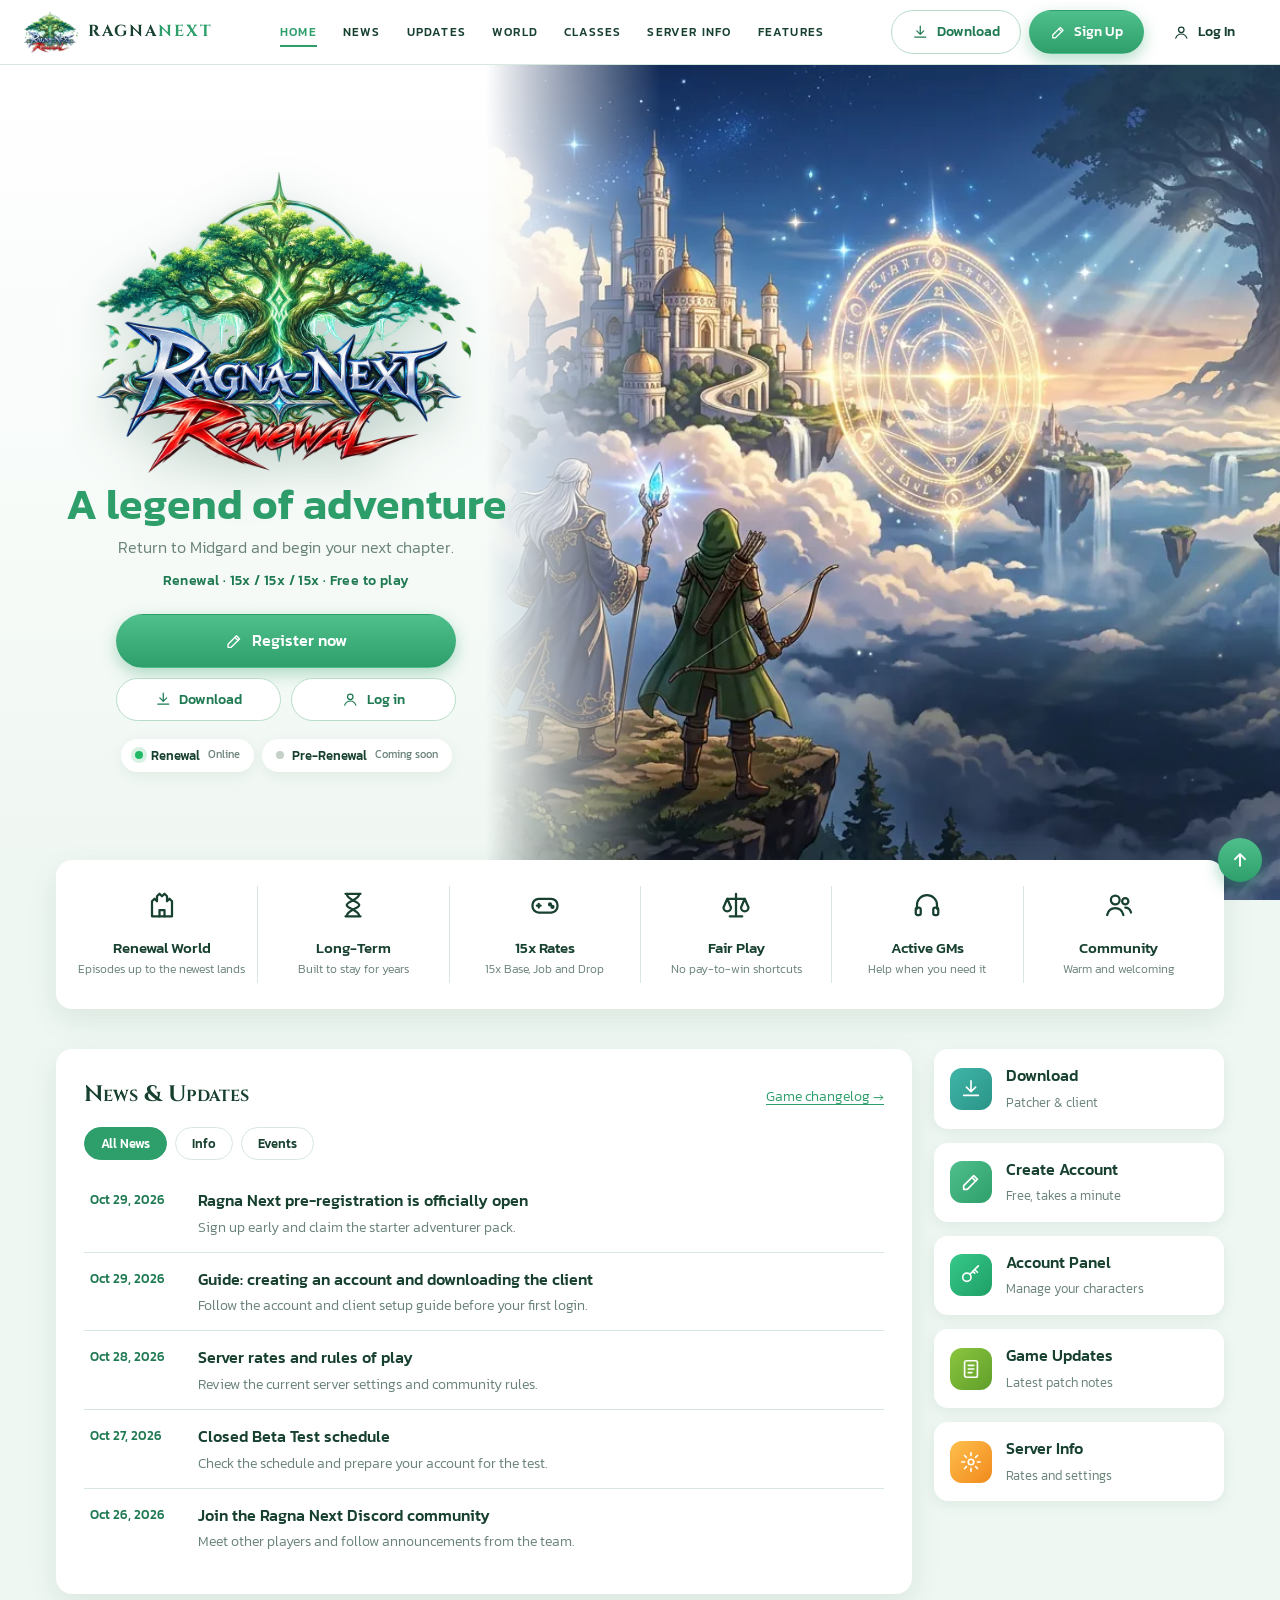
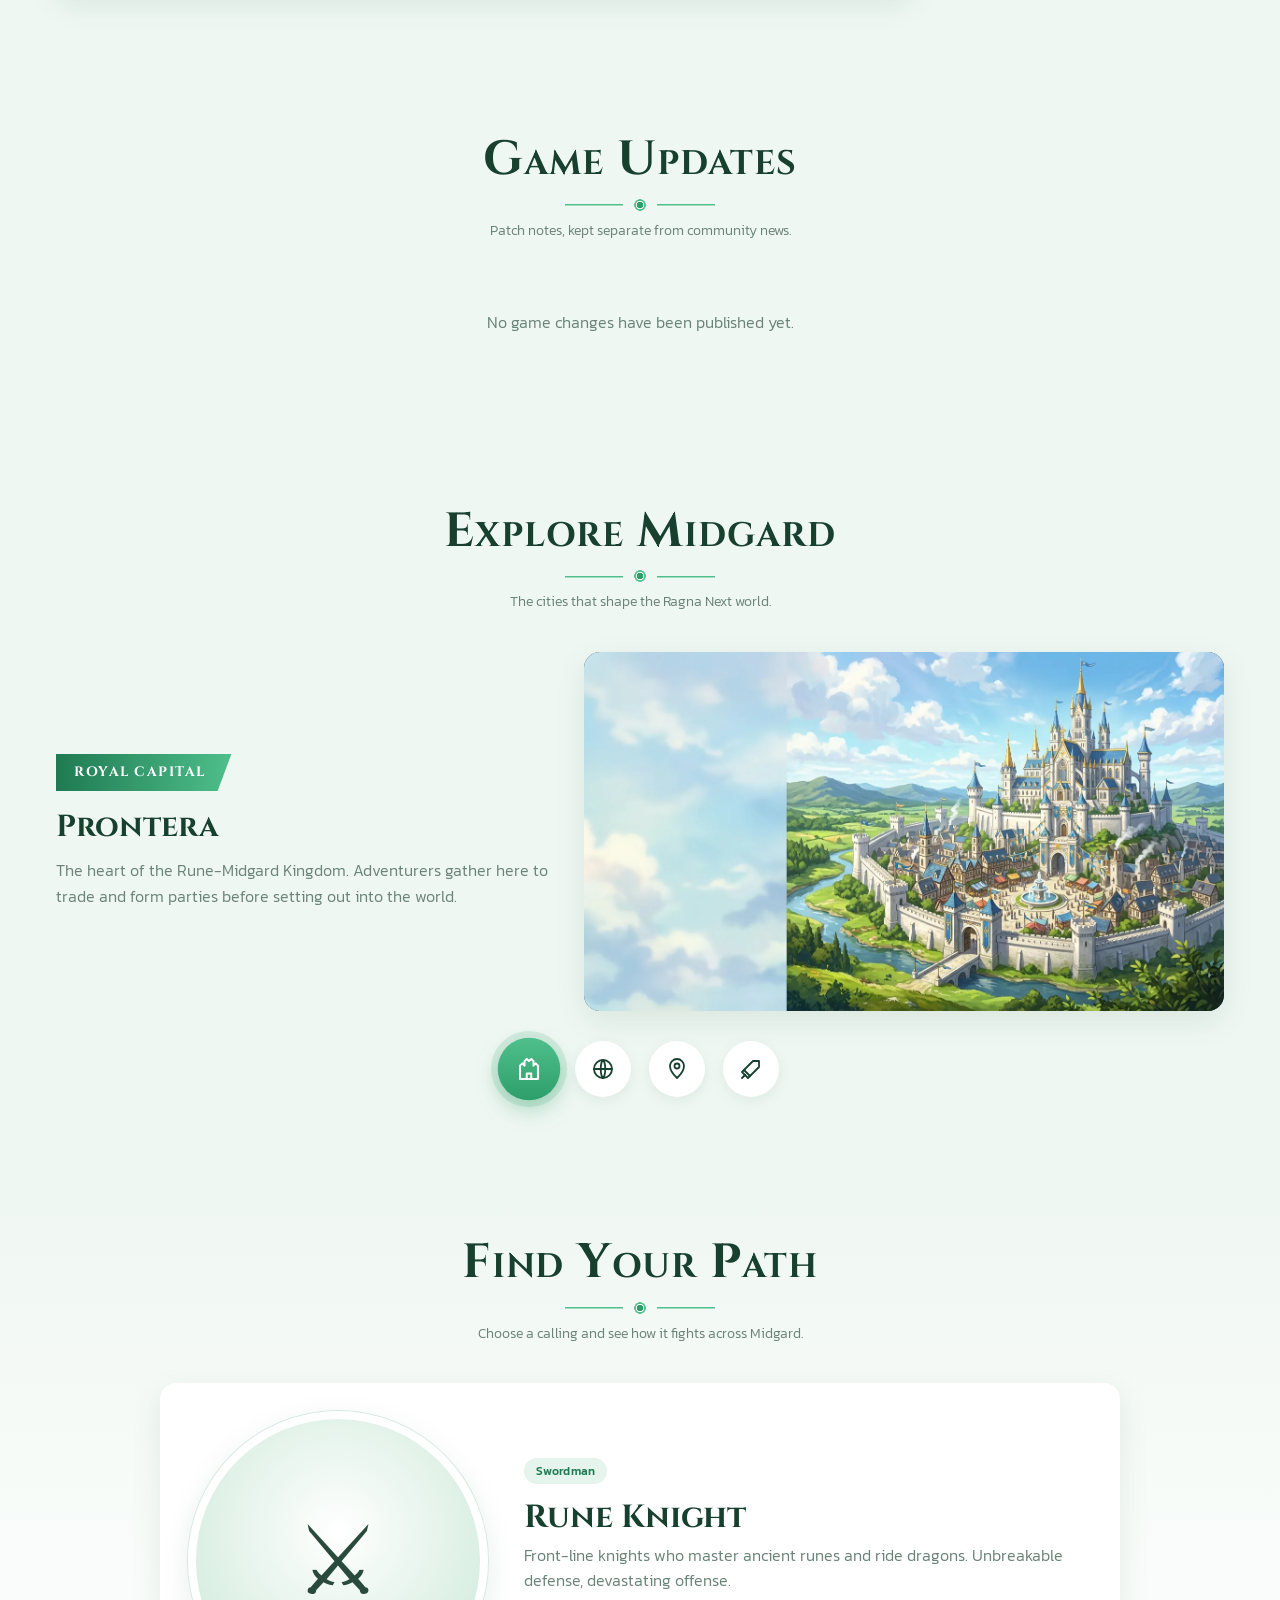
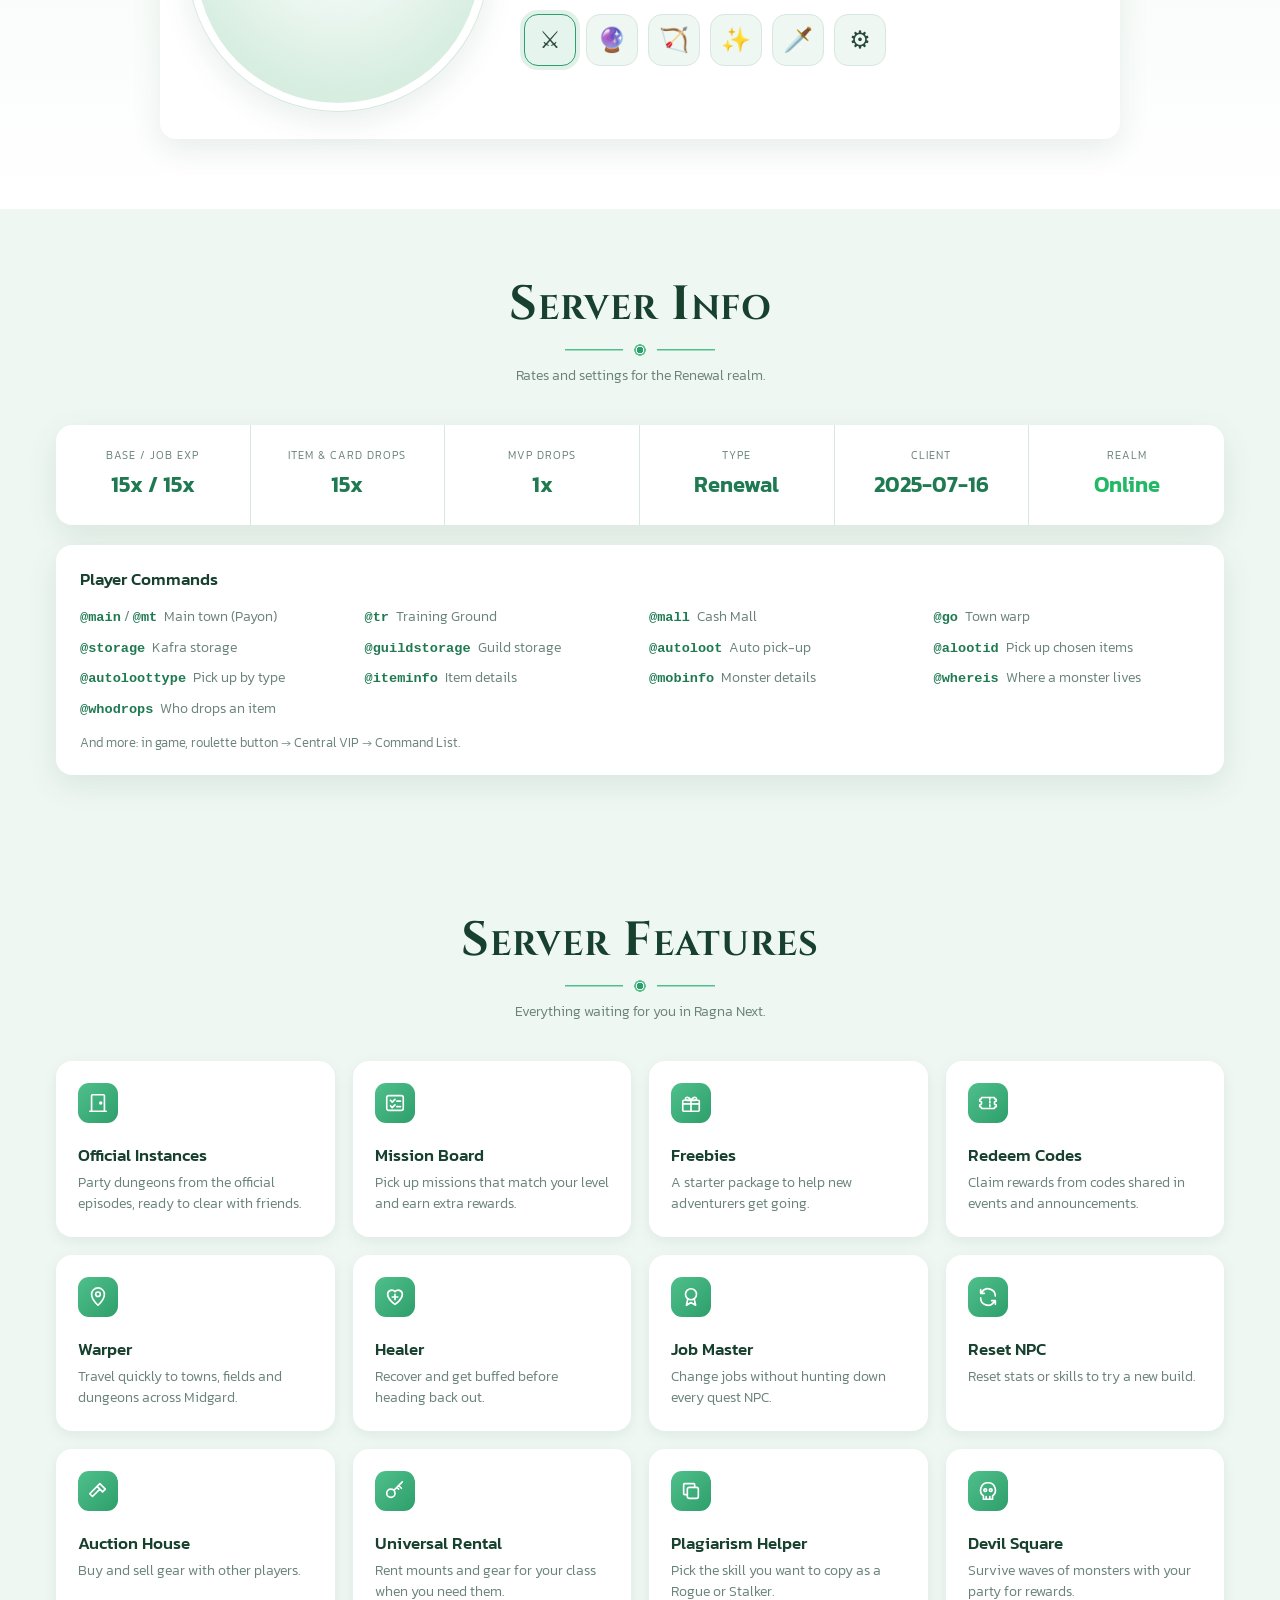
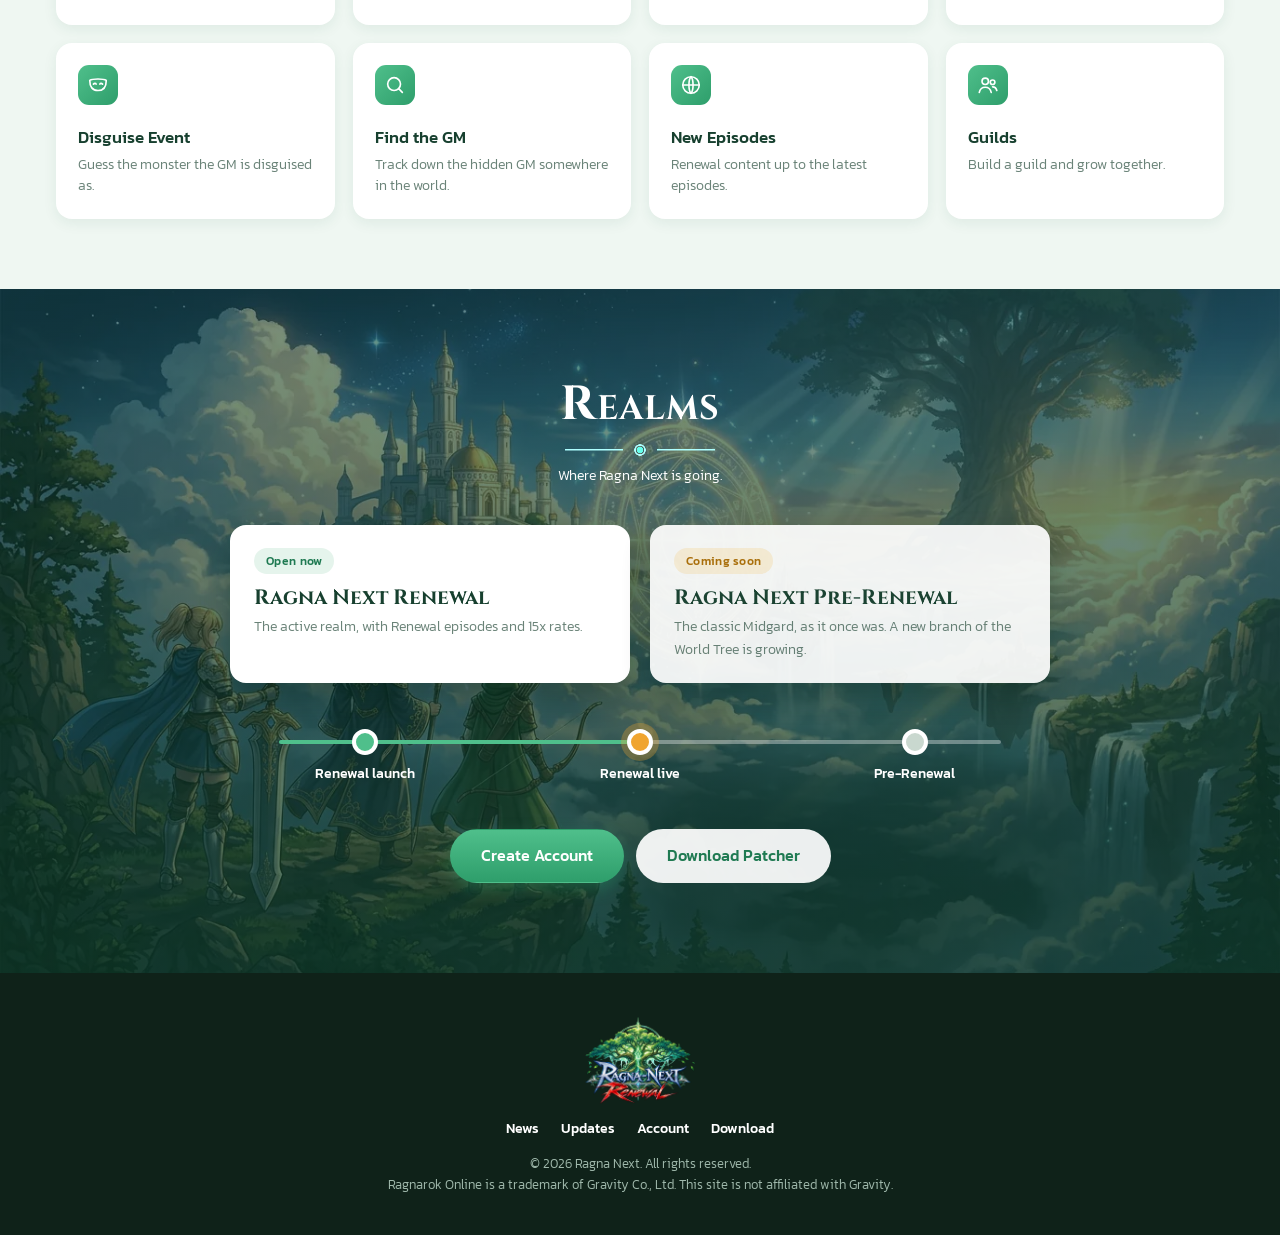
==== commit 94f527e5: "Server Info: 15x / 15x / 15x rates, MVP 1x, player command list Co-Authored-By: Claude Opus 5.5 <nor" ====
--- a/index.html
+++ b/index.html
@@ -59,7 +59,7 @@
       <a class="staff-editor-link staff-dashboard-link" id="staff-editor-link" href="#dashboard" hidden>Dashboard</a>
     </nav>
     <div class="topbar-actions">
-      <a class="btn btn-outline download-link" href="/patcher/Patcher-Portable-0.2.9.exe"><svg><use href="#i-download"/></svg><span>Download</span></a>
+      <a class="btn btn-outline download-link" href="/patcher/"><svg><use href="#i-download"/></svg><span>Download</span></a>
       <a class="btn btn-primary" id="account-register" href="/account/account/create" data-auth="register"><svg><use href="#i-pen"/></svg><span>Sign Up</span></a>
       <a class="btn btn-ghost" id="account-login" href="/account/account/login" data-auth="login"><svg><use href="#i-user"/></svg><span>Log In</span></a>
       <a class="btn btn-primary" id="account-profile" href="/account/account/view" hidden><svg><use href="#i-user"/></svg><span id="account-name"></span></a>
@@ -77,11 +77,11 @@
           <img class="hero-logo" src="assets/img/logo-re.webp" width="900" height="713" alt="Ragna-Next Renewal">
           <h1 class="hero-heading">A legend of adventure</h1>
           <p class="hero-tag">Return to Midgard and begin your next chapter.</p>
-          <p class="hero-sub">Renewal · 1x / 1x · Free to play</p>
+          <p class="hero-sub">Renewal · 15x / 15x / 15x · Free to play</p>
           <div class="hero-actions">
             <a href="/account/account/create" data-auth="register" class="btn btn-primary btn-lg"><svg><use href="#i-pen"/></svg>Register now</a>
             <div class="hero-actions-row">
-              <a href="/patcher/Patcher-Portable-0.2.9.exe" class="btn btn-outline"><svg><use href="#i-download"/></svg>Download</a>
+              <a href="/patcher/" class="btn btn-outline"><svg><use href="#i-download"/></svg>Download</a>
               <a href="/account/account/login" data-auth="login" class="btn btn-outline"><svg><use href="#i-user"/></svg>Log in</a>
             </div>
           </div>
@@ -99,7 +99,7 @@
         <div class="values-card">
           <article><svg><use href="#i-castle"/></svg><h2>Renewal World</h2><p>Episodes up to the newest lands</p></article>
           <article><svg><use href="#i-hourglass"/></svg><h2>Long-Term</h2><p>Built to stay for years</p></article>
-          <article><svg><use href="#i-pad"/></svg><h2>Classic Rates</h2><p>1x Base, Job and Drop</p></article>
+          <article><svg><use href="#i-pad"/></svg><h2>15x Rates</h2><p>15x Base, Job and Drop</p></article>
           <article><svg><use href="#i-scale"/></svg><h2>Fair Play</h2><p>No pay-to-win shortcuts</p></article>
           <article><svg><use href="#i-headset"/></svg><h2>Active GMs</h2><p>Help when you need it</p></article>
           <article><svg><use href="#i-users"/></svg><h2>Community</h2><p>Warm and welcoming</p></article>
@@ -125,7 +125,7 @@
           </ul>
         </div>
         <aside class="quick-links" aria-label="Quick links">
-          <a href="/patcher/Patcher-Portable-0.2.9.exe" class="qlink"><span class="qicon"><svg><use href="#i-download"/></svg></span><span><b>Download</b><small>Patcher &amp; client</small></span></a>
+          <a href="/patcher/" class="qlink"><span class="qicon"><svg><use href="#i-download"/></svg></span><span><b>Download</b><small>Patcher &amp; client</small></span></a>
           <a href="/account/account/create" data-auth="register" class="qlink"><span class="qicon c2"><svg><use href="#i-pen"/></svg></span><span><b>Create Account</b><small>Free, takes a minute</small></span></a>
           <a href="/account/" class="qlink"><span class="qicon c3"><svg><use href="#i-key"/></svg></span><span><b>Account Panel</b><small>Manage your characters</small></span></a>
           <a href="#changelog" class="qlink"><span class="qicon c4"><svg><use href="#i-scroll"/></svg></span><span><b>Game Updates</b><small>Latest patch notes</small></span></a>
@@ -272,12 +272,31 @@
           <p class="section-intro">Rates and settings for the Renewal realm.</p>
         </div>
         <div class="stat-grid">
-          <div><small>Base / Job EXP</small><strong>1x / 1x</strong></div>
-          <div><small>Item Drops</small><strong>1x</strong></div>
+          <div><small>Base / Job EXP</small><strong>15x / 15x</strong></div>
+          <div><small>Item &amp; Card Drops</small><strong>15x</strong></div>
+          <div><small>MVP Drops</small><strong>1x</strong></div>
           <div><small>Type</small><strong>Renewal</strong></div>
           <div><small>Client</small><strong>2025-07-16</strong></div>
           <div><small>Realm</small><strong class="ok">Online</strong></div>
-          <div><small>Pre-Renewal</small><strong>Coming soon</strong></div>
+        </div>
+        <div class="cmd-card">
+          <h3>Player Commands</h3>
+          <ul class="cmd-list">
+            <li><code>@main</code> / <code>@mt</code> <span>Main town (Payon)</span></li>
+            <li><code>@tr</code> <span>Training Ground</span></li>
+            <li><code>@mall</code> <span>Cash Mall</span></li>
+            <li><code>@go</code> <span>Town warp</span></li>
+            <li><code>@storage</code> <span>Kafra storage</span></li>
+            <li><code>@guildstorage</code> <span>Guild storage</span></li>
+            <li><code>@autoloot</code> <span>Auto pick-up</span></li>
+            <li><code>@alootid</code> <span>Pick up chosen items</span></li>
+            <li><code>@autoloottype</code> <span>Pick up by type</span></li>
+            <li><code>@iteminfo</code> <span>Item details</span></li>
+            <li><code>@mobinfo</code> <span>Monster details</span></li>
+            <li><code>@whereis</code> <span>Where a monster lives</span></li>
+            <li><code>@whodrops</code> <span>Who drops an item</span></li>
+          </ul>
+          <p class="cmd-more">And more: in game, roulette button → Central VIP → Command List.</p>
         </div>
       </div>
     </section>
@@ -323,7 +342,7 @@
           <article class="realm">
             <span class="pill">Open now</span>
             <h3>Ragna Next Renewal</h3>
-            <p>The active realm, with Renewal episodes and 1x rates.</p>
+            <p>The active realm, with Renewal episodes and 15x rates.</p>
           </article>
           <article class="realm soon">
             <span class="pill pill-gold">Coming soon</span>
@@ -338,7 +357,7 @@
         </ol>
         <div class="cta-row">
           <a href="/account/account/create" data-auth="register" class="btn btn-primary btn-lg">Create Account</a>
-          <a href="/patcher/Patcher-Portable-0.2.9.exe" class="btn btn-light btn-lg">Download Patcher</a>
+          <a href="/patcher/" class="btn btn-light btn-lg">Download Patcher</a>
         </div>
       </div>
     </section>
@@ -347,7 +366,7 @@
   <footer class="footer">
     <img src="assets/img/logo-re.webp" width="900" height="713" alt="Ragna Next" loading="lazy">
     <nav aria-label="Footer">
-      <a href="#news">News</a><a href="#changelog">Updates</a><a href="/account/">Account</a><a href="/patcher/Patcher-Portable-0.2.9.exe">Download</a>
+      <a href="#news">News</a><a href="#changelog">Updates</a><a href="/account/">Account</a><a href="/patcher/">Download</a>
     </nav>
     <p>&copy; <span id="year"></span> Ragna Next. All rights reserved.</p>
     <p>Ragnarok Online is a trademark of Gravity Co., Ltd. This site is not affiliated with Gravity.</p>
--- a/assets/style.css
+++ b/assets/style.css
@@ -184,6 +184,13 @@
 .stat-grid small { display: block; text-transform: uppercase; letter-spacing: 1px; font-size: .68rem; color: var(--muted); }
 .stat-grid strong { display: block; margin-top: 4px; font-size: 1.35rem; font-weight: 600; color: var(--primary-lo); }
 .stat-grid strong.ok { color: var(--green); }
+.cmd-card { margin-top: 20px; background: var(--card); border-radius: var(--radius); box-shadow: var(--shadow); padding: 22px 24px; }
+.cmd-card h3 { font-weight: 500; color: var(--ink); font-size: 1.05rem; margin-bottom: 12px; }
+.cmd-list { list-style: none; margin: 0; padding: 0; display: grid; grid-template-columns: repeat(auto-fill, minmax(210px, 1fr)); gap: 8px 18px; }
+.cmd-list li { font-size: .85rem; color: var(--muted); min-width: 0; }
+.cmd-list code { font-family: ui-monospace, Consolas, monospace; font-size: .85rem; font-weight: 600; color: var(--primary-lo); }
+.cmd-list span { margin-left: 4px; }
+.cmd-more { margin-top: 12px; font-size: .8rem; color: var(--muted); }
 
 /* ---------- features ---------- */
 .feature-grid { display: grid; grid-template-columns: repeat(4, 1fr); gap: 18px; }
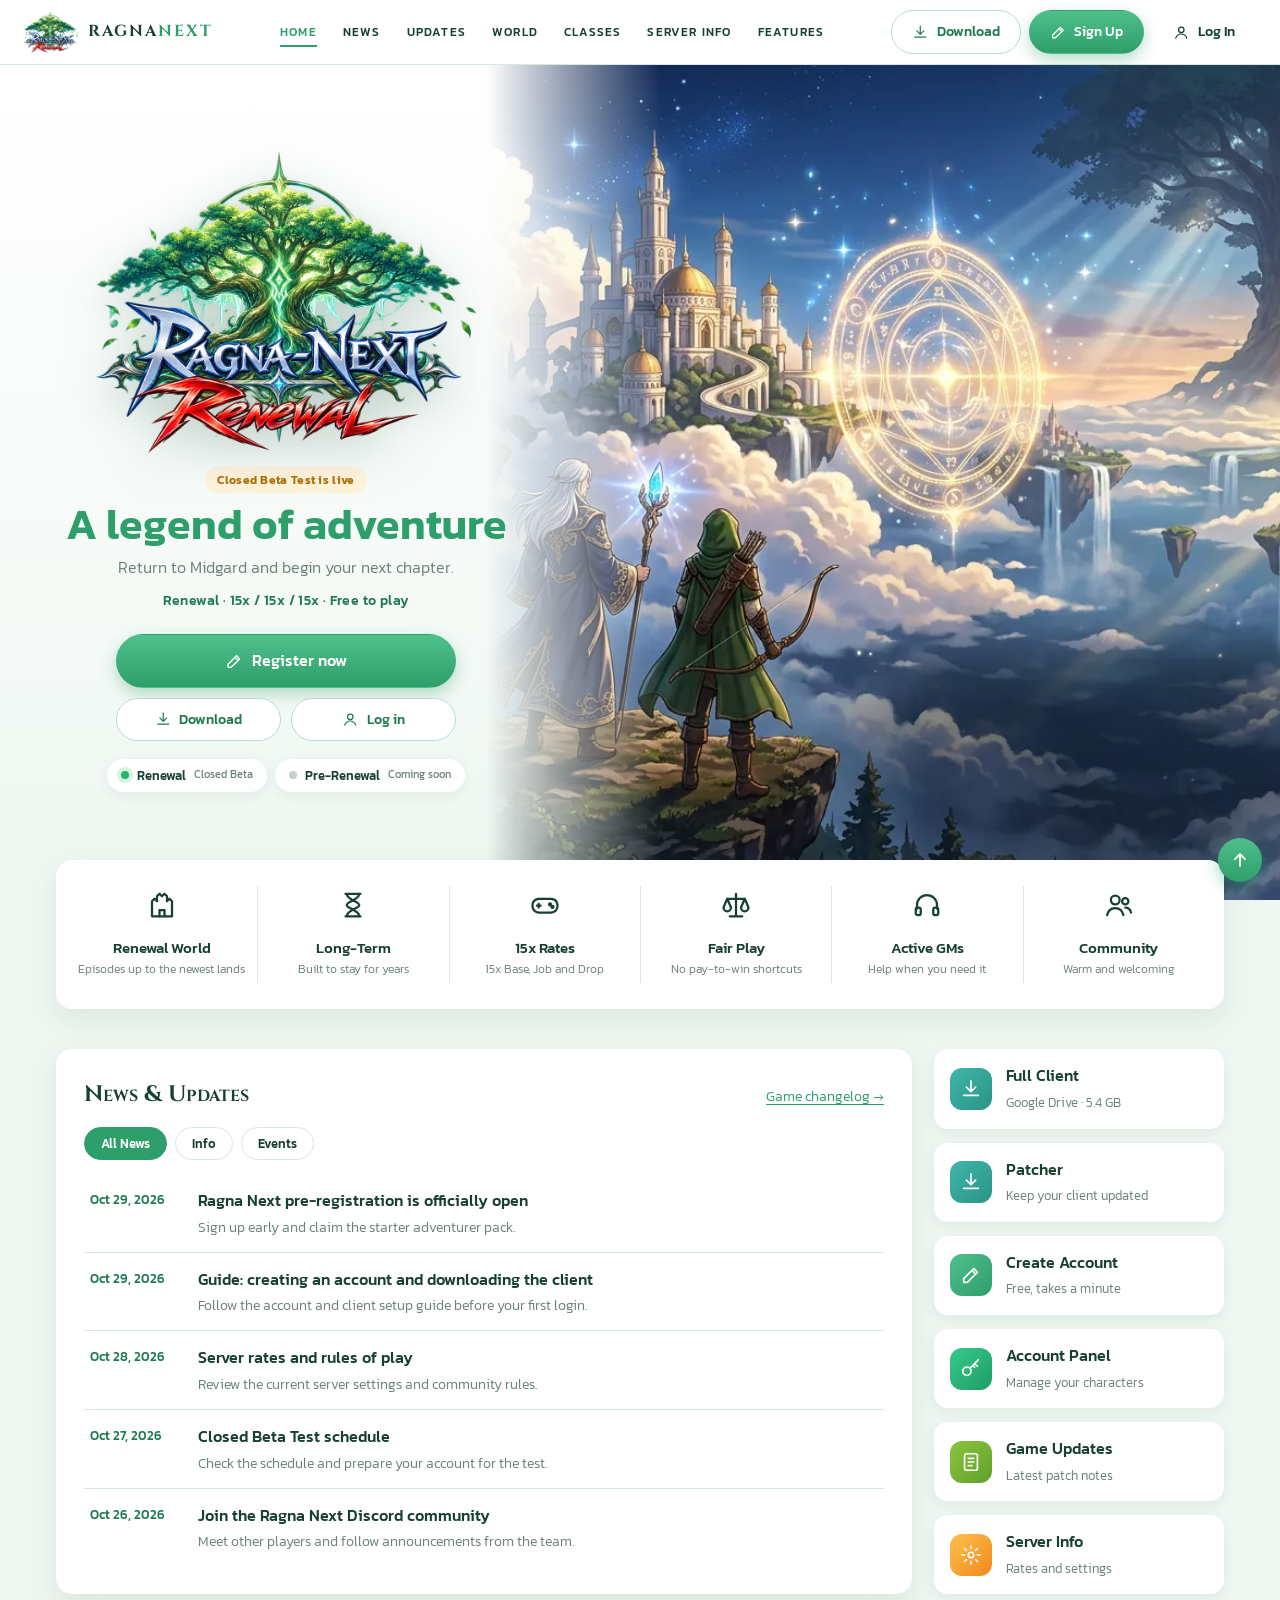
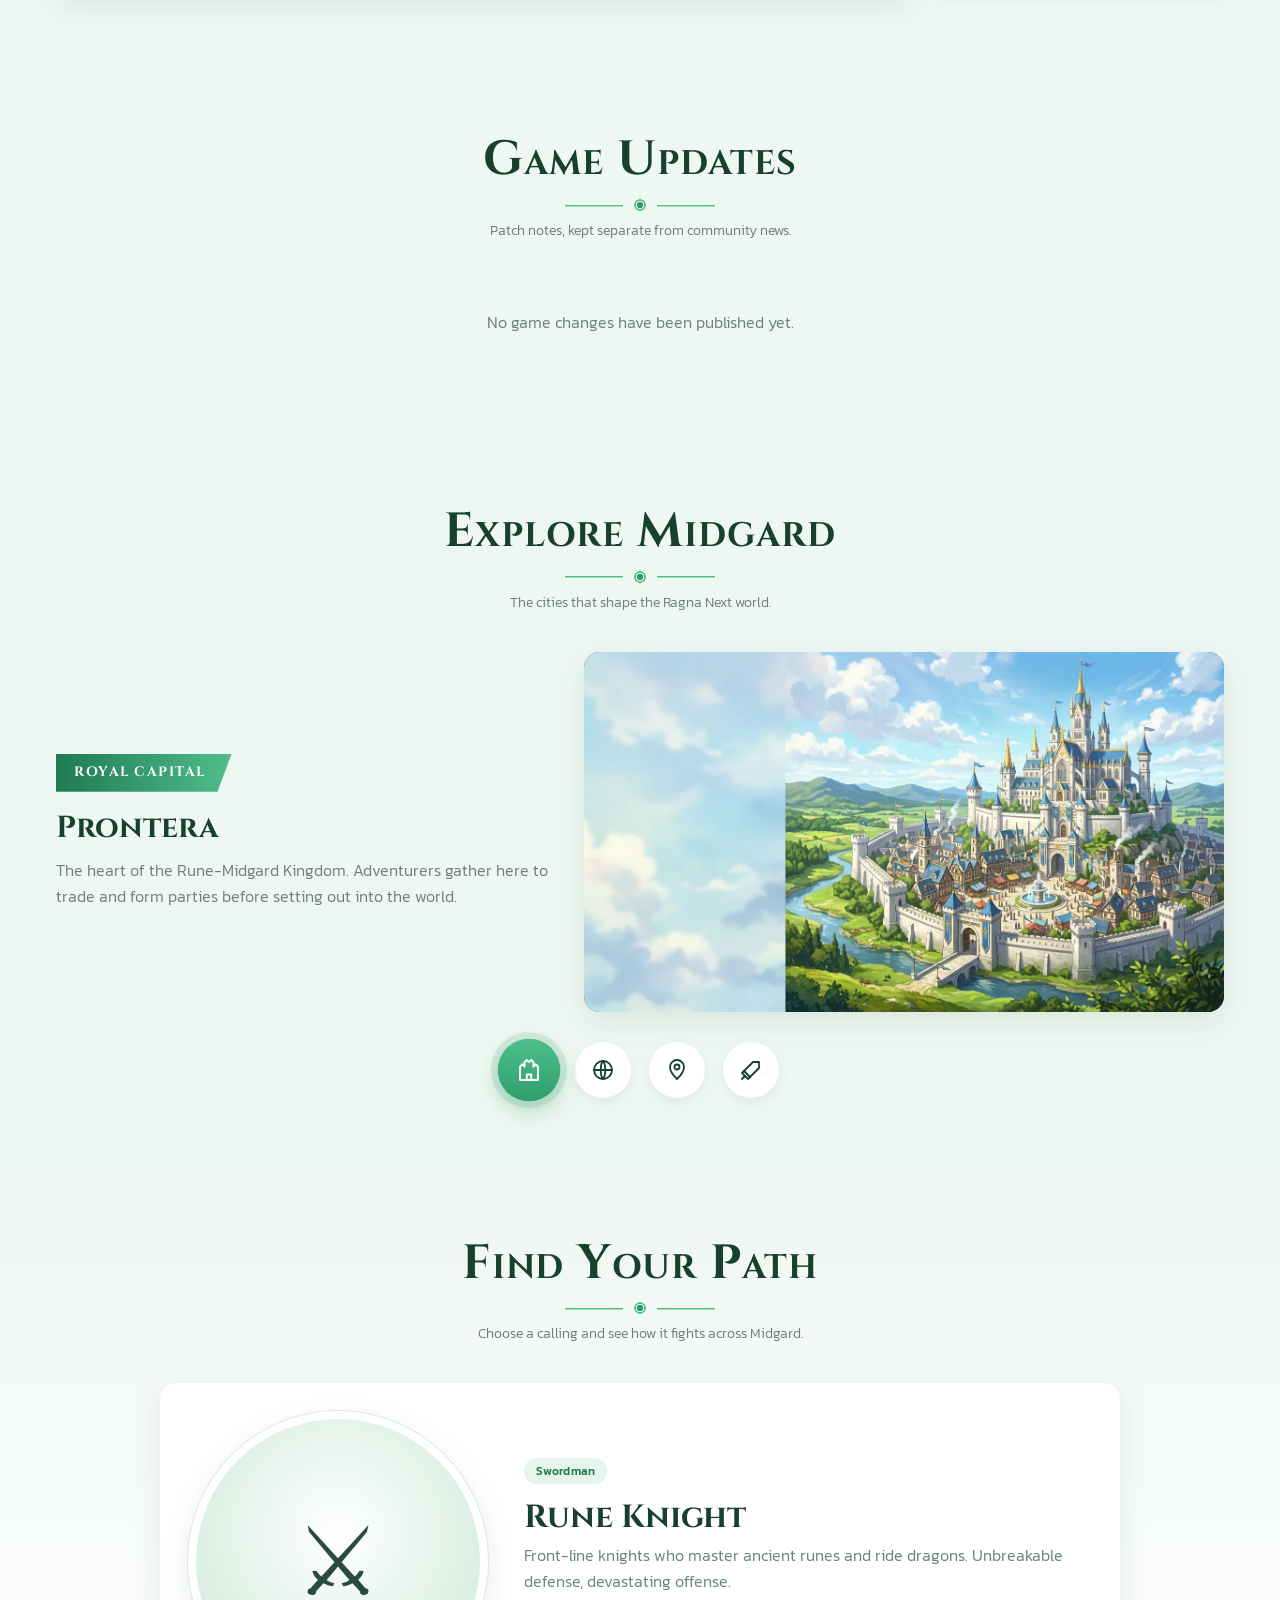
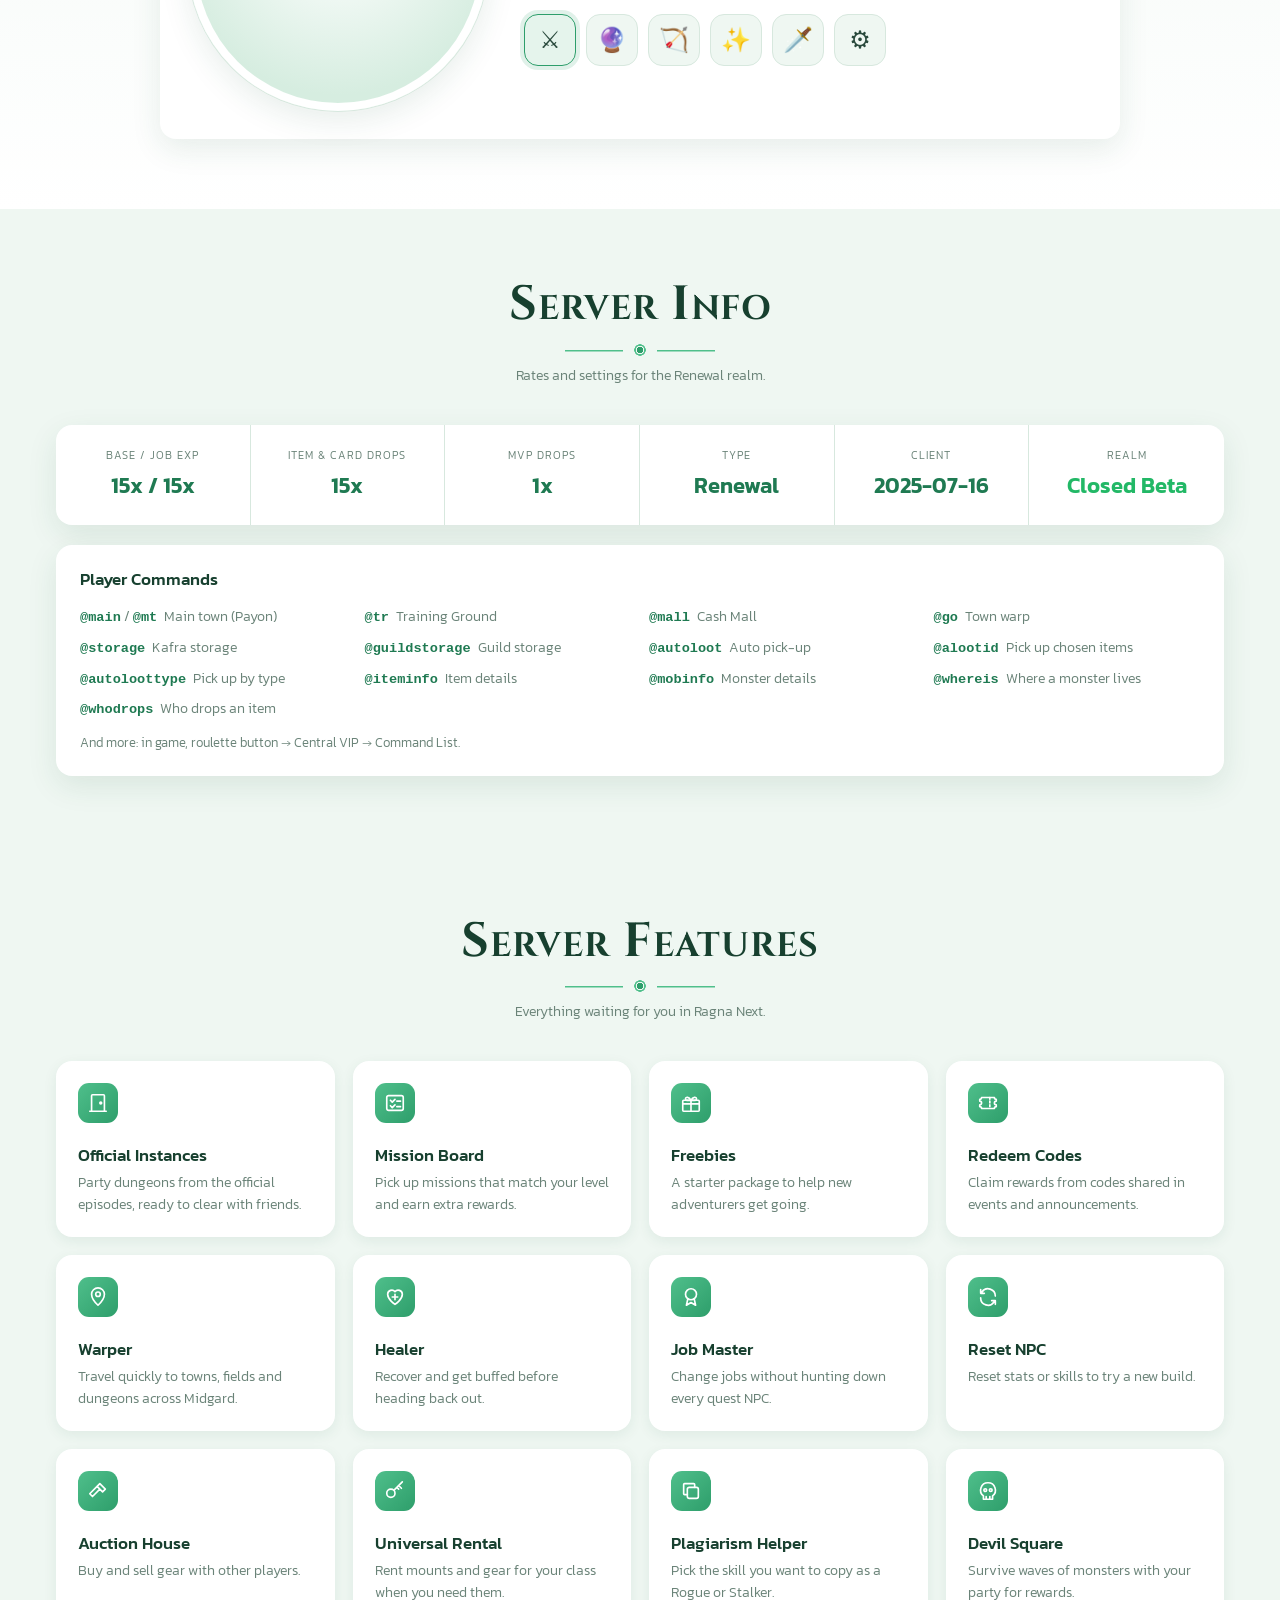
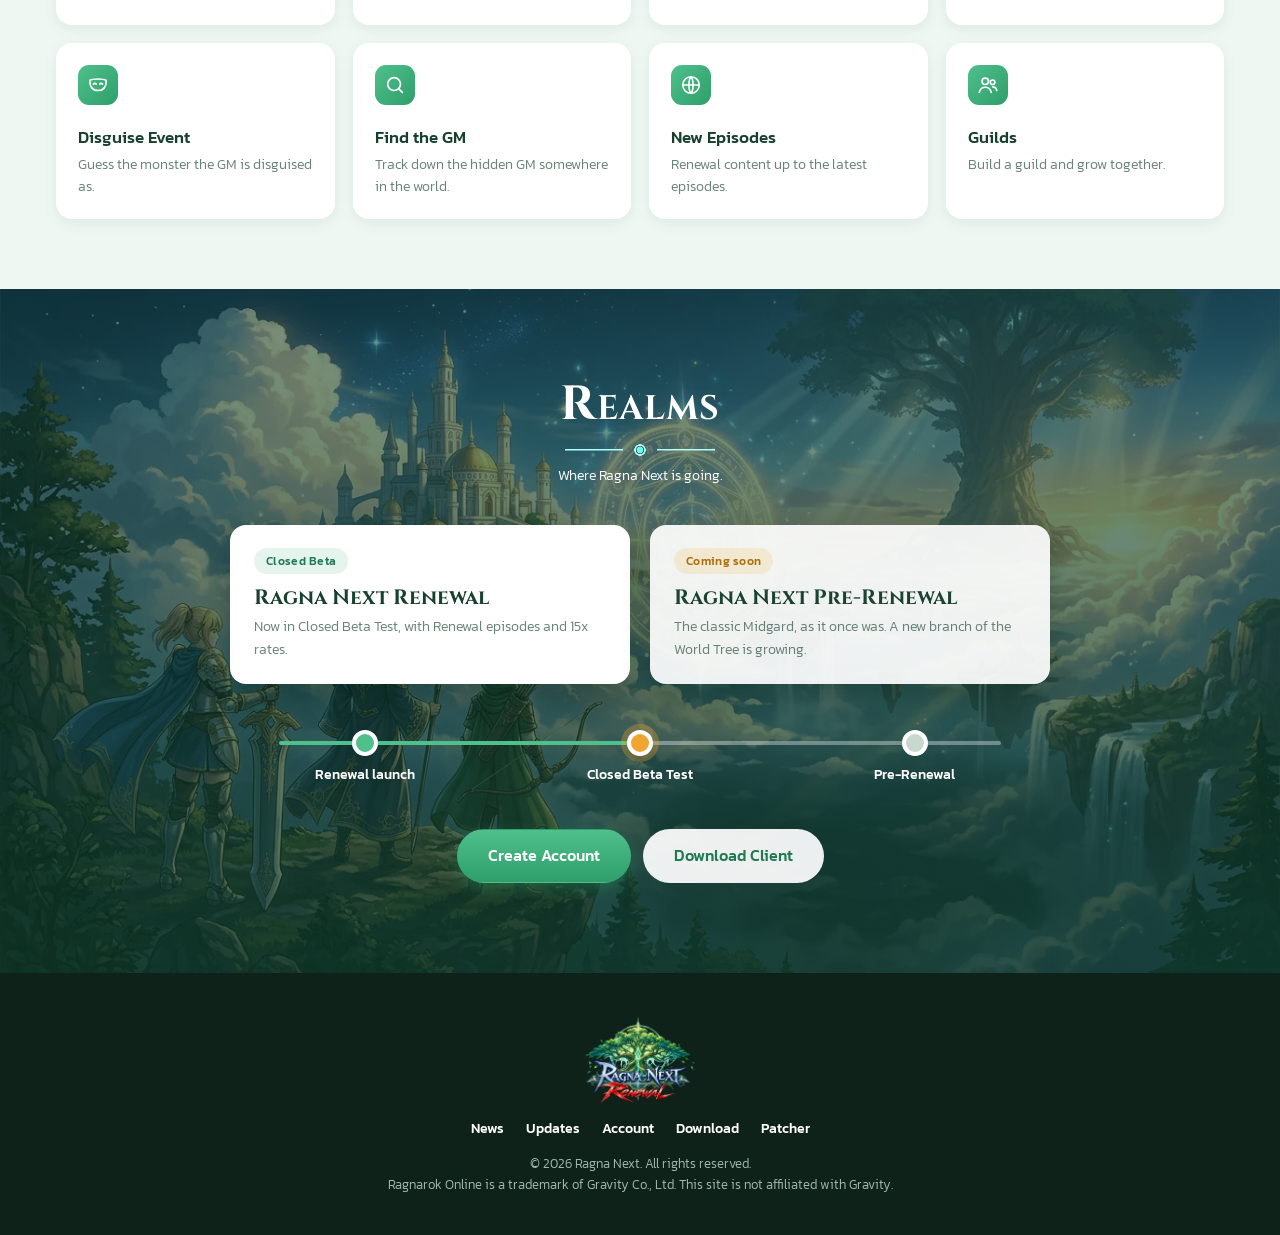
==== commit 709fcf9a: "Download links point to the full client; mark the realm as Closed Beta The main Download buttons now" ====
--- a/index.html
+++ b/index.html
@@ -59,7 +59,7 @@
       <a class="staff-editor-link staff-dashboard-link" id="staff-editor-link" href="#dashboard" hidden>Dashboard</a>
     </nav>
     <div class="topbar-actions">
-      <a class="btn btn-outline download-link" href="/patcher/"><svg><use href="#i-download"/></svg><span>Download</span></a>
+      <a class="btn btn-outline download-link" href="https://drive.google.com/file/d/1346YmBHaDJVMlnQYKq6KFwsa6Ie7_3le/view?usp=sharing" target="_blank" rel="noopener"><svg><use href="#i-download"/></svg><span>Download</span></a>
       <a class="btn btn-primary" id="account-register" href="/account/account/create" data-auth="register"><svg><use href="#i-pen"/></svg><span>Sign Up</span></a>
       <a class="btn btn-ghost" id="account-login" href="/account/account/login" data-auth="login"><svg><use href="#i-user"/></svg><span>Log In</span></a>
       <a class="btn btn-primary" id="account-profile" href="/account/account/view" hidden><svg><use href="#i-user"/></svg><span id="account-name"></span></a>
@@ -75,18 +75,19 @@
       <div class="hero-inner">
         <div class="hero-content">
           <img class="hero-logo" src="assets/img/logo-re.webp" width="900" height="713" alt="Ragna-Next Renewal">
+          <span class="pill pill-gold hero-cbt">Closed Beta Test is live</span>
           <h1 class="hero-heading">A legend of adventure</h1>
           <p class="hero-tag">Return to Midgard and begin your next chapter.</p>
           <p class="hero-sub">Renewal · 15x / 15x / 15x · Free to play</p>
           <div class="hero-actions">
             <a href="/account/account/create" data-auth="register" class="btn btn-primary btn-lg"><svg><use href="#i-pen"/></svg>Register now</a>
             <div class="hero-actions-row">
-              <a href="/patcher/" class="btn btn-outline"><svg><use href="#i-download"/></svg>Download</a>
+              <a href="https://drive.google.com/file/d/1346YmBHaDJVMlnQYKq6KFwsa6Ie7_3le/view?usp=sharing" target="_blank" rel="noopener" class="btn btn-outline"><svg><use href="#i-download"/></svg>Download</a>
               <a href="/account/account/login" data-auth="login" class="btn btn-outline"><svg><use href="#i-user"/></svg>Log in</a>
             </div>
           </div>
           <div class="servers" aria-label="Servers">
-            <span class="server live"><i></i>Renewal <small>Online</small></span>
+            <span class="server live"><i></i>Renewal <small>Closed Beta</small></span>
             <span class="server soon"><i></i>Pre-Renewal <small>Coming soon</small></span>
           </div>
         </div>
@@ -125,7 +126,8 @@
           </ul>
         </div>
         <aside class="quick-links" aria-label="Quick links">
-          <a href="/patcher/" class="qlink"><span class="qicon"><svg><use href="#i-download"/></svg></span><span><b>Download</b><small>Patcher &amp; client</small></span></a>
+          <a href="https://drive.google.com/file/d/1346YmBHaDJVMlnQYKq6KFwsa6Ie7_3le/view?usp=sharing" target="_blank" rel="noopener" class="qlink"><span class="qicon"><svg><use href="#i-download"/></svg></span><span><b>Full Client</b><small>Google Drive · 5.4 GB</small></span></a>
+          <a href="/patcher/" class="qlink"><span class="qicon"><svg><use href="#i-download"/></svg></span><span><b>Patcher</b><small>Keep your client updated</small></span></a>
           <a href="/account/account/create" data-auth="register" class="qlink"><span class="qicon c2"><svg><use href="#i-pen"/></svg></span><span><b>Create Account</b><small>Free, takes a minute</small></span></a>
           <a href="/account/" class="qlink"><span class="qicon c3"><svg><use href="#i-key"/></svg></span><span><b>Account Panel</b><small>Manage your characters</small></span></a>
           <a href="#changelog" class="qlink"><span class="qicon c4"><svg><use href="#i-scroll"/></svg></span><span><b>Game Updates</b><small>Latest patch notes</small></span></a>
@@ -277,7 +279,7 @@
           <div><small>MVP Drops</small><strong>1x</strong></div>
           <div><small>Type</small><strong>Renewal</strong></div>
           <div><small>Client</small><strong>2025-07-16</strong></div>
-          <div><small>Realm</small><strong class="ok">Online</strong></div>
+          <div><small>Realm</small><strong class="ok">Closed Beta</strong></div>
         </div>
         <div class="cmd-card">
           <h3>Player Commands</h3>
@@ -340,9 +342,9 @@
         </div>
         <div class="realm-cards">
           <article class="realm">
-            <span class="pill">Open now</span>
+            <span class="pill">Closed Beta</span>
             <h3>Ragna Next Renewal</h3>
-            <p>The active realm, with Renewal episodes and 15x rates.</p>
+            <p>Now in Closed Beta Test, with Renewal episodes and 15x rates.</p>
           </article>
           <article class="realm soon">
             <span class="pill pill-gold">Coming soon</span>
@@ -352,12 +354,12 @@
         </div>
         <ol class="timeline" aria-label="Realm timeline">
           <li class="done"><i></i>Renewal launch</li>
-          <li class="now"><i></i>Renewal live</li>
+          <li class="now"><i></i>Closed Beta Test</li>
           <li><i></i>Pre-Renewal</li>
         </ol>
         <div class="cta-row">
           <a href="/account/account/create" data-auth="register" class="btn btn-primary btn-lg">Create Account</a>
-          <a href="/patcher/" class="btn btn-light btn-lg">Download Patcher</a>
+          <a href="https://drive.google.com/file/d/1346YmBHaDJVMlnQYKq6KFwsa6Ie7_3le/view?usp=sharing" target="_blank" rel="noopener" class="btn btn-light btn-lg">Download Client</a>
         </div>
       </div>
     </section>
@@ -366,7 +368,7 @@
   <footer class="footer">
     <img src="assets/img/logo-re.webp" width="900" height="713" alt="Ragna Next" loading="lazy">
     <nav aria-label="Footer">
-      <a href="#news">News</a><a href="#changelog">Updates</a><a href="/account/">Account</a><a href="/patcher/">Download</a>
+      <a href="#news">News</a><a href="#changelog">Updates</a><a href="/account/">Account</a><a href="https://drive.google.com/file/d/1346YmBHaDJVMlnQYKq6KFwsa6Ie7_3le/view?usp=sharing" target="_blank" rel="noopener">Download</a><a href="/patcher/">Patcher</a>
     </nav>
     <p>&copy; <span id="year"></span> Ragna Next. All rights reserved.</p>
     <p>Ragnarok Online is a trademark of Gravity Co., Ltd. This site is not affiliated with Gravity.</p>
--- a/assets/style.css
+++ b/assets/style.css
@@ -72,6 +72,7 @@
 .hero-inner { position: relative; width: 100%; max-width: 1200px; margin: 0 auto; padding: 40px 16px 60px; }
 .hero-content { width: min(460px, 100%); text-align: center; display: flex; flex-direction: column; align-items: center; animation: rise .8s ease both; }
 .hero-logo { width: min(380px, 85%); height: auto; filter: drop-shadow(0 14px 24px rgba(20, 80, 55, .25)); }
+.hero-cbt { margin-top: 14px; font-weight: 600; }
 .hero-heading { margin-top: 6px; font-weight: 600; font-size: clamp(1.9rem, 3.6vw, 2.7rem); line-height: 1.15; color: var(--primary); }
 .hero-tag { color: var(--muted); margin-top: 6px; }
 .hero-sub { margin-top: 10px; color: var(--primary-lo); font-weight: 500; font-size: .85rem; letter-spacing: .4px; }
